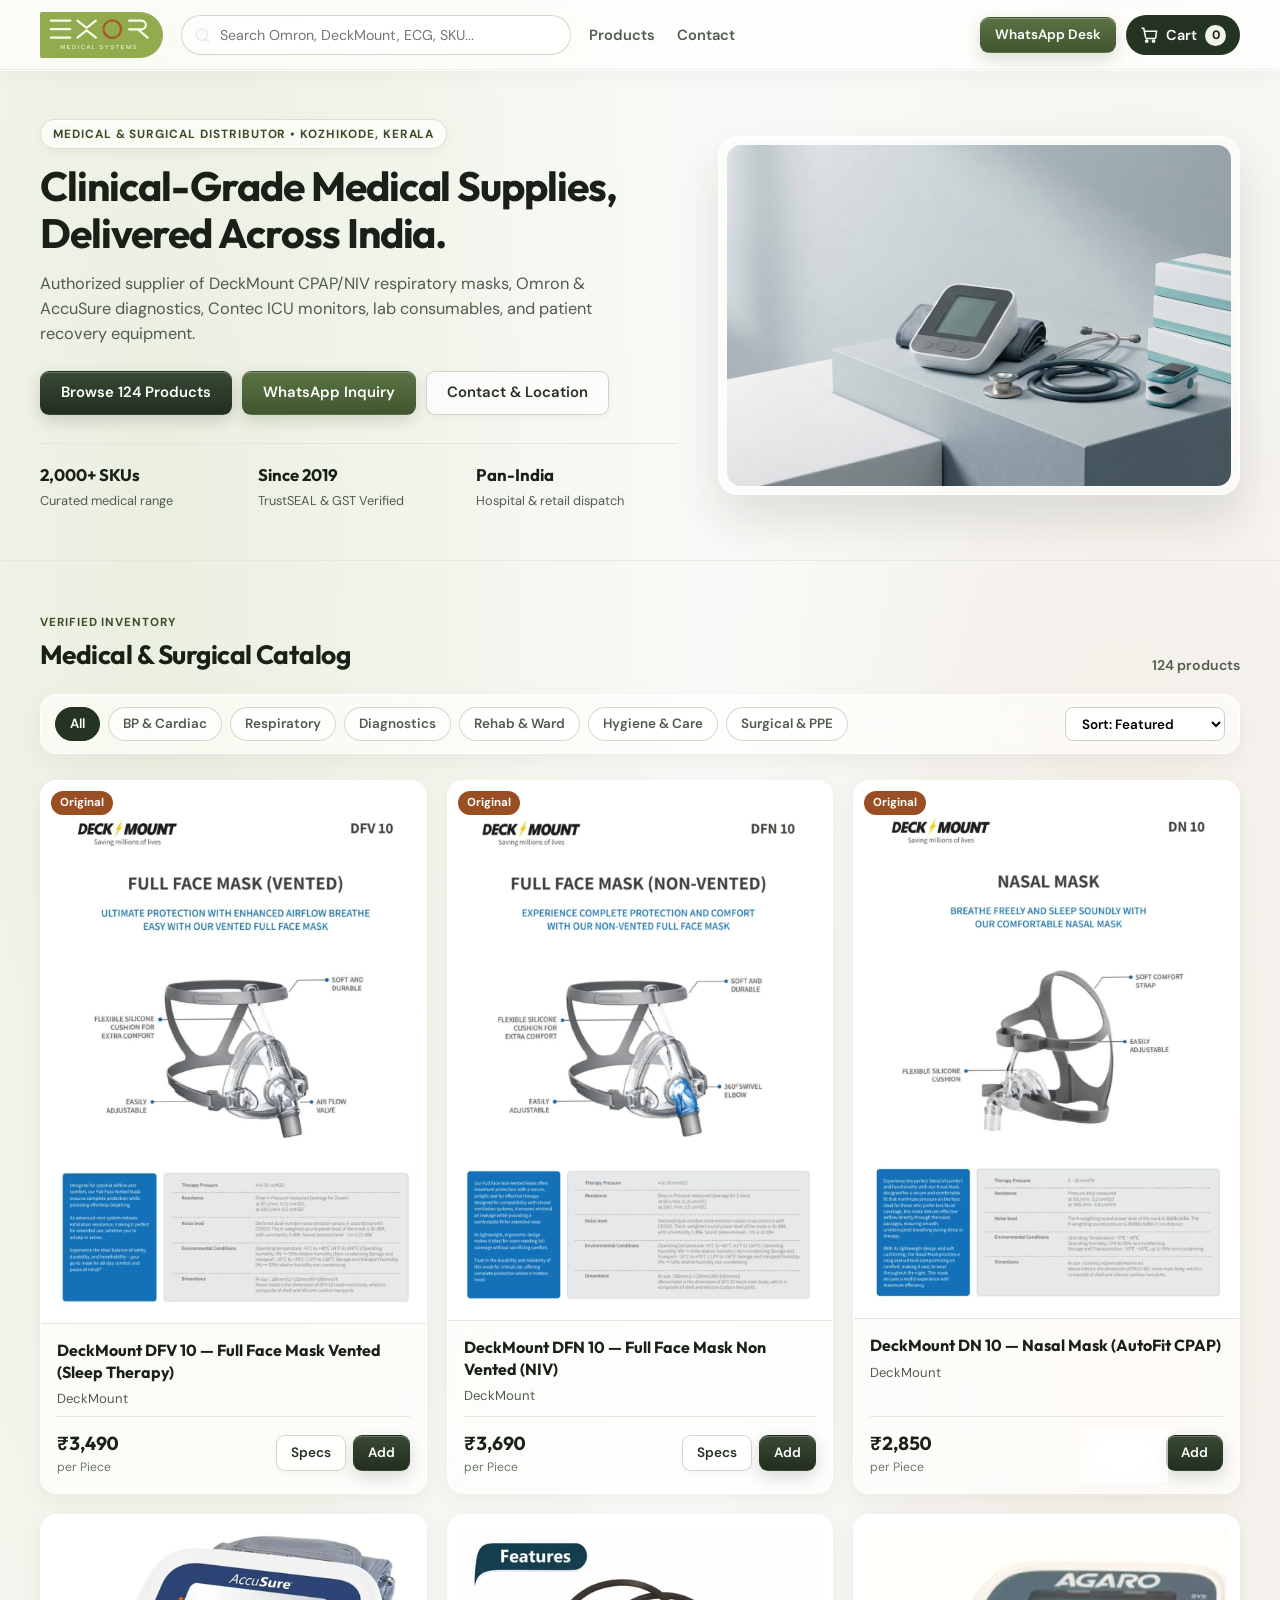
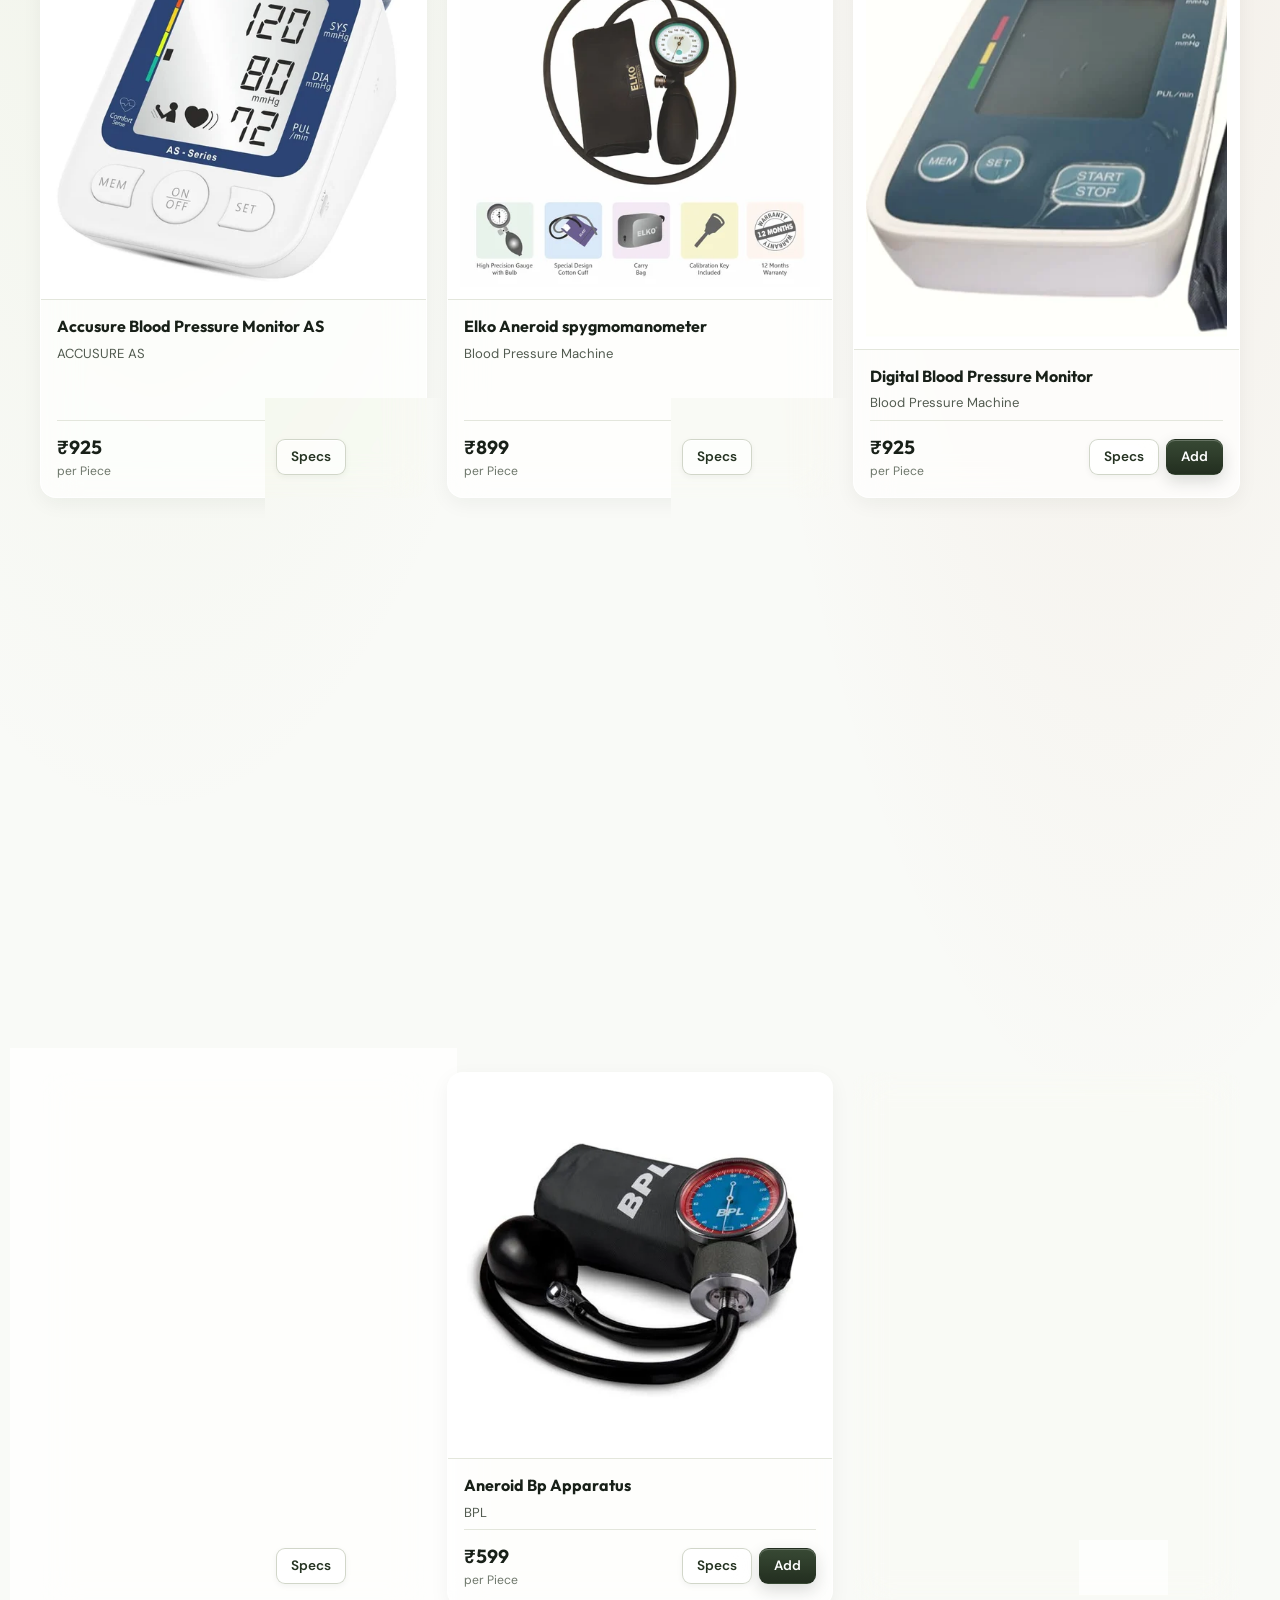
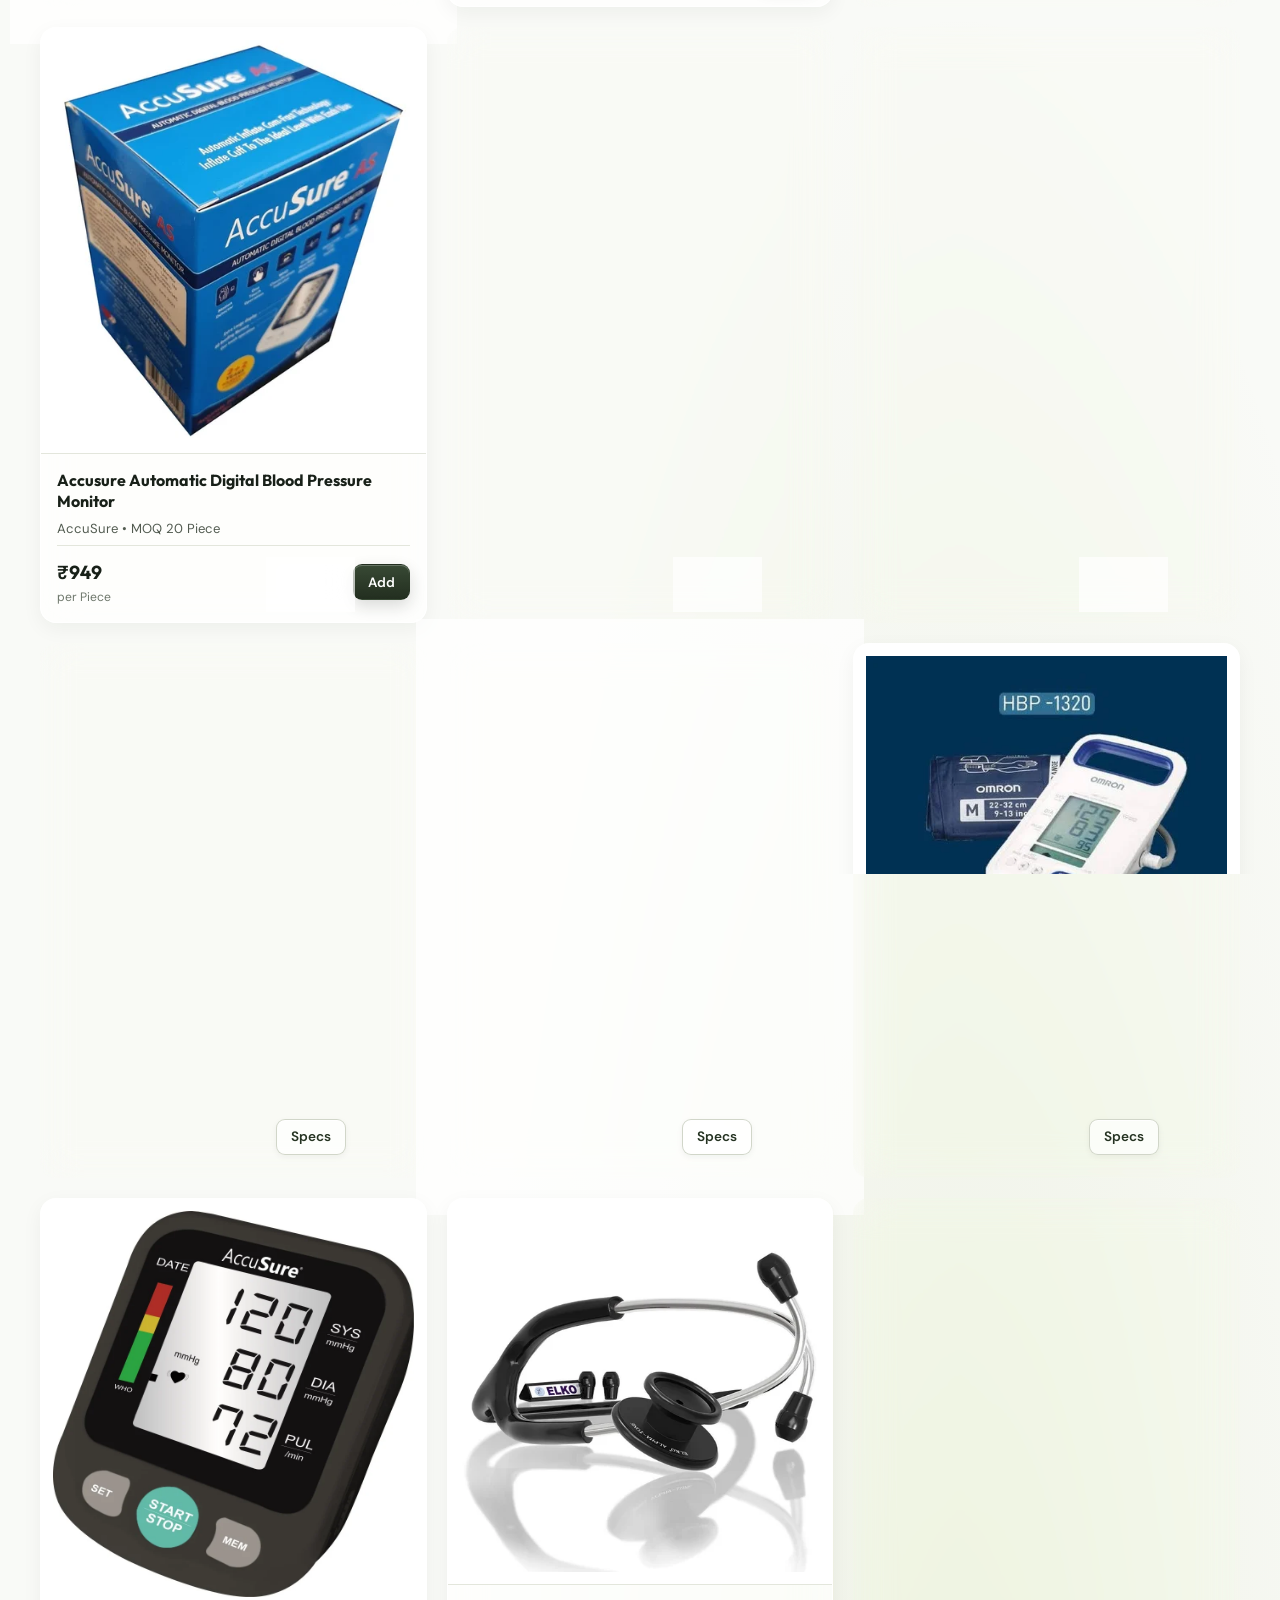
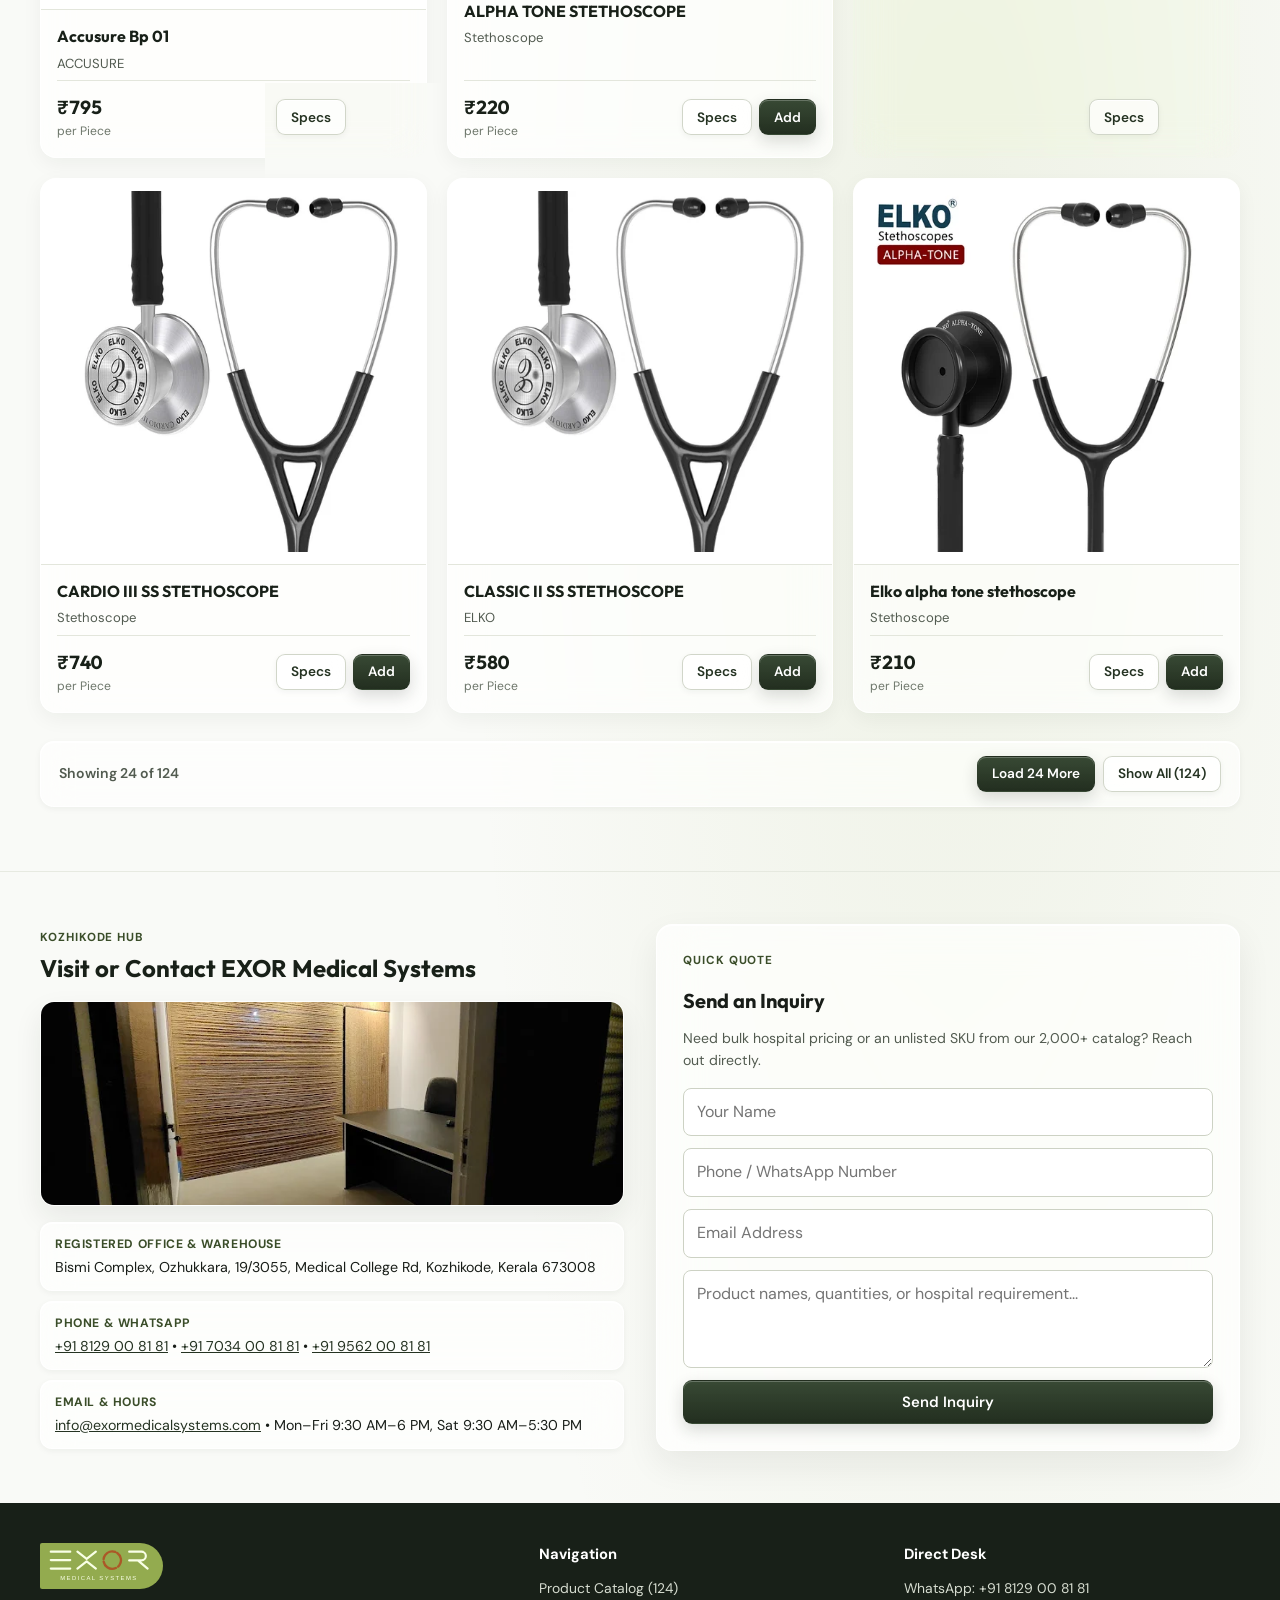
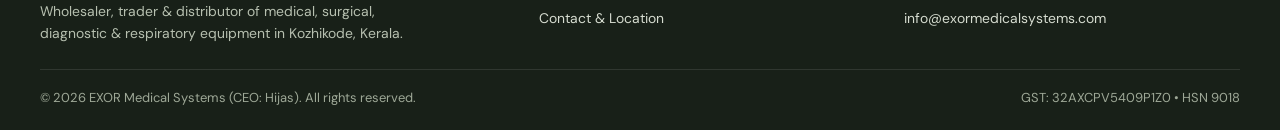
==== index.html @ cfcb5ea0 "Initial commit: EXOR Medical Systems storefront" ====
<!DOCTYPE html>
<html lang="en">
<head>
  <meta charset="UTF-8" />
  <meta name="viewport" content="width=device-width, initial-scale=1.0" />
  <title>EXOR Medical Systems — Medical &amp; Surgical Equipment Distributor | Kozhikode</title>
  <meta name="description" content="EXOR Medical Systems, Kozhikode — TrustSEAL Verified wholesaler &amp; distributor of medical equipment, CPAP/NIV masks, diagnostic monitors, and surgical supplies." />
  <link rel="icon" type="image/svg+xml" href="assets/images/exor-logo.svg" />
  <link rel="preconnect" href="https://fonts.googleapis.com" />
  <link rel="preconnect" href="https://fonts.gstatic.com" crossorigin />
  <link href="https://fonts.googleapis.com/css2?family=DM+Sans:ital,opsz,wght@0,9..40,400;0,9..40,500;0,9..40,600;0,9..40,700;1,9..40,400&family=Outfit:wght@500;600;700;800&display=swap" rel="stylesheet" />
  <link rel="stylesheet" href="css/styles.css" />
  <script defer src="js/products.js"></script>
  <script defer src="js/app.js"></script>
</head>
<body>
  <!-- Sticky Header -->
  <header class="site-header" id="top">
    <div class="container header-inner">
      <a href="#top" class="brand" aria-label="EXOR Medical Systems Home">
        <img src="assets/images/exor-logo.svg" alt="EXOR Medical Systems" width="132" height="49" class="exor-brand-logo" />
      </a>

      <div class="header-search" role="search">
        <svg class="search-icon" width="17" height="17" viewBox="0 0 24 24" fill="none" stroke="currentColor" stroke-width="2" aria-hidden="true">
          <circle cx="11" cy="11" r="8" />
          <path d="m21 21-4.3-4.3" />
        </svg>
        <input type="search" id="catalog-search" placeholder="Search Omron, DeckMount, ECG, SKU..." aria-label="Search medical products" autocomplete="off" />
        <button type="button" id="search-clear-btn" class="search-clear" aria-label="Clear search" hidden>&times;</button>
      </div>

      <nav class="header-nav hide-md" aria-label="Primary navigation">
        <a href="#catalog">Products</a>
        <a href="#contact-us">Contact</a>
      </nav>

      <div class="header-actions">
        <a href="https://wa.me/918129008181" target="_blank" rel="noopener noreferrer" class="btn btn-sage btn-sm hide-sm">
          WhatsApp Desk
        </a>
        <button type="button" class="cart-trigger" id="open-cart-btn" aria-label="Open shopping cart">
          <svg width="18" height="18" viewBox="0 0 24 24" fill="none" stroke="currentColor" stroke-width="2" aria-hidden="true">
            <circle cx="9" cy="20" r="1.5" />
            <circle cx="18" cy="20" r="1.5" />
            <path d="M2 3h3l2.4 12.2a2 2 0 0 0 2 1.6h9.7a2 2 0 0 0 1.9-1.5L22 7H6.2" />
          </svg>
          <span class="hide-xs">Cart</span>
          <span class="cart-badge" id="header-cart-count">0</span>
        </button>
      </div>
    </div>
  </header>

  <main>
    <!-- Hero -->
    <section class="hero">
      <div class="container hero-inner">
        <div class="hero-copy">
          <span class="hero-eyebrow">Medical &amp; Surgical Distributor &bull; Kozhikode, Kerala</span>
          <h1>Clinical-Grade Medical Supplies, Delivered Across India.</h1>
          <p>Authorized supplier of DeckMount CPAP/NIV respiratory masks, Omron &amp; AccuSure diagnostics, Contec ICU monitors, lab consumables, and patient recovery equipment.</p>
          <div class="hero-cta">
            <a href="#catalog" class="btn btn-primary btn-md">Browse 124 Products</a>
            <a href="https://wa.me/918129008181" target="_blank" rel="noopener noreferrer" class="btn btn-sage btn-md">WhatsApp Inquiry</a>
            <a href="#contact-us" class="btn btn-secondary btn-md hide-sm">Contact &amp; Location</a>
          </div>
          <div class="hero-metrics">
            <div>
              <strong>2,000+ SKUs</strong>
              <span>Curated medical range</span>
            </div>
            <div>
              <strong>Since 2019</strong>
              <span>TrustSEAL &amp; GST Verified</span>
            </div>
            <div>
              <strong>Pan-India</strong>
              <span>Hospital &amp; retail dispatch</span>
            </div>
          </div>
        </div>
        <div class="hero-photo">
          <img src="assets/images/hero-medical-equipment.jpg" alt="Medical equipment and diagnostic devices" />
        </div>
      </div>
    </section>

    <!-- Product Catalog -->
    <section class="catalog-section" id="catalog">
      <div class="container">
        <div class="catalog-top">
          <div>
            <span class="section-kicker">Verified Inventory</span>
            <h2>Medical &amp; Surgical Catalog</h2>
          </div>
          <span class="catalog-meta" id="catalog-results-count">124 products</span>
        </div>

        <div class="filter-bar">
          <div class="category-pills" id="category-filter-pills" role="tablist" aria-label="Filter by department"></div>
          <div class="sort-wrap">
            <label for="catalog-sort" class="sr-only">Sort products</label>
            <select id="catalog-sort" aria-label="Sort products">
              <option value="featured">Sort: Featured</option>
              <option value="price-asc">Price: Low to High</option>
              <option value="price-desc">Price: High to Low</option>
              <option value="name-asc">Name: A–Z</option>
            </select>
          </div>
        </div>

        <div class="product-grid" id="product-grid" aria-live="polite"></div>

        <div class="catalog-pagination" id="catalog-pagination" hidden>
          <span id="pagination-status"></span>
          <div class="pagination-btns">
            <button type="button" class="btn btn-primary btn-sm" id="show-more-btn">Load More</button>
            <button type="button" class="btn btn-secondary btn-sm" id="show-all-btn">Show All</button>
          </div>
        </div>

        <div class="empty-catalog" id="empty-catalog" hidden>
          <p>No products matched your search.</p>
          <button type="button" class="btn btn-primary btn-sm" id="reset-filters-btn">Reset Filters</button>
        </div>
      </div>
    </section>

    <!-- Contact & Location -->
    <section class="contact-section" id="contact-us">
      <div class="container contact-grid">
        <div class="contact-info">
          <span class="section-kicker">Kozhikode Hub</span>
          <h2>Visit or Contact EXOR Medical Systems</h2>
          <img class="office-img" src="assets/images/real/exor-office.jpg" alt="EXOR Medical Systems Kozhikode Office" />
          <div class="contact-cards">
            <div class="contact-item">
              <strong>Registered Office &amp; Warehouse</strong>
              <span>Bismi Complex, Ozhukkara, 19/3055, Medical College Rd, Kozhikode, Kerala 673008</span>
            </div>
            <div class="contact-item">
              <strong>Phone &amp; WhatsApp</strong>
              <span><a href="tel:+918129008181">+91 8129 00 81 81</a> &bull; <a href="tel:+917034008181">+91 7034 00 81 81</a> &bull; <a href="tel:+919562008181">+91 9562 00 81 81</a></span>
            </div>
            <div class="contact-item">
              <strong>Email &amp; Hours</strong>
              <span><a href="mailto:info@exormedicalsystems.com">info@exormedicalsystems.com</a> &bull; Mon–Fri 9:30 AM–6 PM, Sat 9:30 AM–5:30 PM</span>
            </div>
          </div>
        </div>

        <form id="contact-form" class="contact-form">
          <span class="section-kicker">Quick Quote</span>
          <h3>Send an Inquiry</h3>
          <p class="form-sub">Need bulk hospital pricing or an unlisted SKU from our 2,000+ catalog? Reach out directly.</p>
          <input type="text" id="c-name" required placeholder="Your Name" aria-label="Your Name" />
          <input type="tel" id="c-phone" required placeholder="Phone / WhatsApp Number" aria-label="Phone Number" />
          <input type="email" id="c-email" required placeholder="Email Address" aria-label="Email" />
          <textarea id="c-message" rows="3" required placeholder="Product names, quantities, or hospital requirement..."></textarea>
          <button type="submit" class="btn btn-primary btn-md">Send Inquiry</button>
        </form>
      </div>
    </section>
  </main>

  <!-- Clean 3-Column Footer -->
  <footer class="site-footer">
    <div class="container footer-grid">
      <div class="footer-brand">
        <img src="assets/images/exor-logo.svg" alt="EXOR Medical Systems" width="126" height="47" class="exor-brand-logo" />
        <p>Wholesaler, trader &amp; distributor of medical, surgical, diagnostic &amp; respiratory equipment in Kozhikode, Kerala.</p>
      </div>
      <div class="footer-col">
        <h4>Navigation</h4>
        <a href="#catalog">Product Catalog (124)</a>
        <a href="#contact-us">Contact &amp; Location</a>
      </div>
      <div class="footer-col">
        <h4>Direct Desk</h4>
        <a href="https://wa.me/918129008181" target="_blank" rel="noopener noreferrer">WhatsApp: +91 8129 00 81 81</a>
        <a href="mailto:info@exormedicalsystems.com">info@exormedicalsystems.com</a>
      </div>
    </div>
    <div class="container footer-bottom">
      <span>&copy; 2026 EXOR Medical Systems (CEO: Hijas). All rights reserved.</span>
      <span>GST: 32AXCPV5409P1Z0 &bull; HSN 9018</span>
    </div>
  </footer>

  <!-- Cart Drawer -->
  <div class="drawer-backdrop" id="cart-backdrop" hidden></div>
  <aside class="cart-drawer" id="cart-drawer" role="dialog" aria-modal="true" aria-labelledby="cart-drawer-title" hidden>
    <div class="drawer-header">
      <h2 id="cart-drawer-title">Order Cart (<span id="cart-drawer-count-text">0</span>)</h2>
      <button type="button" class="icon-close-btn" id="close-cart-btn" aria-label="Close cart">&times;</button>
    </div>

    <div class="drawer-body" id="cart-items-container"></div>

    <div class="drawer-footer" id="cart-drawer-footer">
      <div class="cart-totals">
        <div class="total-row">
          <span>Subtotal</span>
          <span id="cart-subtotal">₹0</span>
        </div>
        <div class="total-row">
          <span>Pan-India Shipping</span>
          <span id="cart-shipping">₹0</span>
        </div>
        <div class="total-row grand">
          <span>Estimated Total</span>
          <span id="cart-total">₹0</span>
        </div>
      </div>

      <div class="drawer-cta-stack">
        <button type="button" class="btn btn-primary btn-block btn-md" id="proceed-checkout-btn">Proceed to Checkout</button>
        <a href="https://wa.me/918129008181" target="_blank" rel="noopener noreferrer" class="btn btn-sage btn-block btn-md" id="whatsapp-cart-btn">
          Send Order via WhatsApp
        </a>
      </div>
    </div>
  </aside>

  <!-- Product Specs Modal -->
  <div class="modal-backdrop" id="product-modal" role="dialog" aria-modal="true" aria-labelledby="pm-title" hidden>
    <div class="modal-dialog modal-lg">
      <button type="button" class="icon-close-btn modal-close-corner" data-close-modal="product-modal" aria-label="Close">&times;</button>
      <div class="product-modal-grid" id="product-modal-content"></div>
    </div>
  </div>

  <!-- Checkout Modal -->
  <div class="modal-backdrop" id="checkout-modal" role="dialog" aria-modal="true" aria-labelledby="checkout-title" hidden>
    <div class="modal-dialog modal-md">
      <button type="button" class="icon-close-btn modal-close-corner" data-close-modal="checkout-modal" aria-label="Close">&times;</button>
      <div id="checkout-form-view">
        <h2 id="checkout-title" style="margin:0 0 14px;">Order Checkout</h2>
        <form id="checkout-form" class="form-stack">
          <input type="text" id="chk-name" required placeholder="Full Name / Hospital" aria-label="Full Name" />
          <input type="email" id="chk-email" required placeholder="Email for Invoice" aria-label="Email" />
          <input type="text" id="chk-address" required placeholder="Delivery Address" aria-label="Delivery Address" />
          <div class="form-grid">
            <input type="text" id="chk-city" required placeholder="City" aria-label="City" />
            <input type="text" id="chk-zip" required placeholder="PIN Code" aria-label="PIN Code" />
          </div>
          <div class="checkout-totals-mini" id="checkout-totals-mini"></div>
          <button type="submit" class="btn btn-primary btn-block btn-md">Confirm Order</button>
        </form>
      </div>
      <div id="checkout-success-view" class="order-success-view" hidden></div>
    </div>
  </div>

  <div class="toast-region" id="toast-region" aria-live="polite" aria-atomic="true"></div>
</body>
</html>
---- css/styles.css ----
/* EXOR Medical Systems — Clean Executive Storefront */
:root {
  --bg-page: #ffffff;
  --bg-surface: #f7f8f5;
  --bg-surface-alt: #eff1ea;
  --dark-950: #182018;
  --dark-900: #253322;
  --sage-600: #4a6035;
  --sage-700: #3a4d29;
  --terra-700: #9a4e24;
  --text-main: #181d18;
  --text-muted: #525b50;
  --text-light: #6e776b;
  --border: #e3e6dc;
  --border-strong: #cdd2c4;
  --shadow-sm: 0 2px 6px rgba(24, 32, 24, 0.05);
  --shadow-md: 0 10px 26px rgba(24, 32, 24, 0.08);
  --shadow-lg: 0 20px 44px rgba(24, 32, 24, 0.14);
  --radius: 12px;
  --font-sans: "DM Sans", -apple-system, BlinkMacSystemFont, "Segoe UI", Roboto, sans-serif;
  --font-display: "Outfit", "DM Sans", -apple-system, BlinkMacSystemFont, sans-serif;
}

[hidden] {
  display: none !important;
}

*,
*::before,
*::after {
  box-sizing: border-box;
}

html {
  scroll-behavior: smooth;
  overflow-x: clip;
}

body {
  margin: 0;
  overflow-x: clip;
  font-family: var(--font-sans);
  color: var(--text-main);
  background:
    radial-gradient(ellipse 65% 45% at 12% 8%, rgba(147, 171, 79, 0.14) 0%, transparent 65%),
    radial-gradient(ellipse 55% 40% at 88% 18%, rgba(171, 88, 39, 0.09) 0%, transparent 60%),
    radial-gradient(ellipse 60% 45% at 75% 78%, rgba(147, 171, 79, 0.1) 0%, transparent 65%),
    #f9faf7;
  line-height: 1.55;
  -webkit-font-smoothing: antialiased;
}

img {
  max-width: 100%;
  display: block;
}

button,
input,
select,
textarea {
  font: inherit;
}

a,
button,
select,
input,
textarea {
  -webkit-tap-highlight-color: transparent;
  touch-action: manipulation;
}

a {
  color: inherit;
  text-decoration: none;
}

.sr-only {
  position: absolute;
  width: 1px;
  height: 1px;
  overflow: hidden;
  clip: rect(0, 0, 0, 0);
}

.container {
  width: min(1200px, 100% - 32px);
  margin-inline: auto;
}

/* Header — Liquid Glass */
.site-header {
  position: sticky;
  top: 0;
  z-index: 60;
  background: rgba(255, 255, 255, 0.68);
  backdrop-filter: blur(22px) saturate(180%);
  -webkit-backdrop-filter: blur(22px) saturate(180%);
  border-bottom: 1px solid rgba(255, 255, 255, 0.75);
  box-shadow: inset 0 -1px 0 rgba(24, 32, 24, 0.06), 0 4px 20px rgba(24, 32, 24, 0.04);
  transition: box-shadow 0.4s cubic-bezier(0.16, 1, 0.3, 1), background-color 0.4s cubic-bezier(0.16, 1, 0.3, 1);
}

.site-header.is-scrolled {
  background: rgba(255, 255, 255, 0.78);
  box-shadow: inset 0 -1px 0 rgba(24, 32, 24, 0.08), 0 10px 30px rgba(24, 32, 24, 0.09);
}

.header-inner {
  display: flex;
  align-items: center;
  gap: 18px;
  min-height: 70px;
}

.exor-brand-logo {
  height: 46px;
  width: auto;
}

.header-search {
  position: relative;
  flex: 1;
  max-width: 390px;
  display: flex;
  align-items: center;
}

.header-search .search-icon {
  position: absolute;
  left: 13px;
  color: var(--text-light);
  pointer-events: none;
}

.header-search input {
  width: 100%;
  height: 40px;
  padding: 0 34px 0 38px;
  border-radius: 999px;
  border: 1px solid rgba(205, 210, 196, 0.85);
  background: rgba(255, 255, 255, 0.65);
  backdrop-filter: blur(12px);
  box-shadow: inset 0 1px 0 rgba(255, 255, 255, 0.9);
  font-size: 0.89rem;
  transition: border-color 0.25s cubic-bezier(0.16, 1, 0.3, 1), background-color 0.25s cubic-bezier(0.16, 1, 0.3, 1), box-shadow 0.25s cubic-bezier(0.16, 1, 0.3, 1);
}

.header-search input:focus {
  outline: none;
  background: #ffffff;
  border-color: var(--sage-600);
  box-shadow: 0 0 0 3px rgba(74, 96, 53, 0.14);
}

.search-clear {
  position: absolute;
  right: 9px;
  width: 22px;
  height: 22px;
  border-radius: 50%;
  border: 0;
  background: var(--border);
  cursor: pointer;
}

.header-nav {
  display: flex;
  gap: 22px;
  font-size: 0.92rem;
  font-weight: 600;
  color: var(--text-muted);
}

.header-nav a:hover {
  color: var(--dark-900);
}

.header-actions {
  display: flex;
  align-items: center;
  gap: 10px;
  margin-left: auto;
}

.cart-trigger {
  display: inline-flex;
  align-items: center;
  gap: 8px;
  height: 40px;
  padding: 0 14px;
  border-radius: 999px;
  border: 0;
  background: var(--dark-900);
  color: #ffffff;
  font-weight: 600;
  font-size: 0.9rem;
  cursor: pointer;
  transition: background-color 0.25s cubic-bezier(0.16, 1, 0.3, 1);
}

.cart-trigger:hover {
  background: var(--sage-600);
}

.cart-badge {
  display: inline-grid;
  place-items: center;
  min-width: 21px;
  height: 21px;
  padding: 0 6px;
  border-radius: 999px;
  background: #f0f4e6;
  color: var(--dark-950);
  font-size: 0.76rem;
  font-weight: 700;
}

.cart-badge.is-popping {
  animation: badgePop 0.44s cubic-bezier(0.34, 1.56, 0.64, 1);
}

/* Buttons */
.btn {
  display: inline-flex;
  align-items: center;
  justify-content: center;
  gap: 7px;
  border-radius: 9px;
  border: 1px solid transparent;
  font-weight: 600;
  cursor: pointer;
  white-space: nowrap;
  user-select: none;
  transition: background-color 0.22s cubic-bezier(0.16, 1, 0.3, 1), border-color 0.22s cubic-bezier(0.16, 1, 0.3, 1), transform 0.16s cubic-bezier(0.16, 1, 0.3, 1), box-shadow 0.22s cubic-bezier(0.16, 1, 0.3, 1);
}

.btn:active {
  transform: scale(0.98);
}

.btn-sm {
  height: 36px;
  padding: 0 14px;
  font-size: 0.85rem;
}

.btn-md {
  height: 44px;
  padding: 0 20px;
  font-size: 0.93rem;
}

.btn-block {
  width: 100%;
}

.btn-primary {
  background: linear-gradient(180deg, rgba(48, 66, 44, 0.96) 0%, rgba(30, 42, 27, 0.98) 100%);
  color: #ffffff;
  box-shadow: inset 0 1px 0 rgba(255, 255, 255, 0.24), 0 6px 16px rgba(24, 32, 24, 0.16);
}

.btn-secondary {
  background: rgba(255, 255, 255, 0.68);
  backdrop-filter: blur(14px) saturate(160%);
  color: var(--dark-900);
  border-color: rgba(205, 210, 196, 0.9);
  box-shadow: inset 0 1px 0 rgba(255, 255, 255, 0.92), var(--shadow-sm);
}

.btn-sage {
  background: linear-gradient(180deg, rgba(84, 109, 60, 0.96) 0%, rgba(62, 82, 43, 0.98) 100%);
  color: #ffffff;
  box-shadow: inset 0 1px 0 rgba(255, 255, 255, 0.24), 0 6px 16px rgba(74, 96, 53, 0.2);
}

@media (hover: hover) and (pointer: fine) {
  .btn-primary:hover {
    background: linear-gradient(180deg, rgba(74, 96, 53, 0.98) 0%, rgba(58, 77, 41, 1) 100%);
    box-shadow: inset 0 1px 0 rgba(255, 255, 255, 0.3), 0 10px 22px rgba(24, 32, 24, 0.22);
  }

  .btn-secondary:hover {
    background: rgba(255, 255, 255, 0.92);
    border-color: var(--dark-900);
    box-shadow: inset 0 1px 0 #ffffff, 0 8px 18px rgba(24, 32, 24, 0.08);
  }

  .btn-sage:hover {
    background: linear-gradient(180deg, rgba(74, 96, 53, 1) 0%, rgba(52, 70, 36, 1) 100%);
    box-shadow: inset 0 1px 0 rgba(255, 255, 255, 0.3), 0 10px 22px rgba(74, 96, 53, 0.28);
  }
}

/* Hero */
.hero {
  background: transparent;
  border-bottom: 1px solid rgba(227, 230, 220, 0.8);
  padding: 48px 0;
}

.hero-inner {
  display: grid;
  grid-template-columns: 1.1fr 0.9fr;
  align-items: center;
  gap: 40px;
}

.hero-eyebrow {
  display: inline-block;
  font-size: 0.74rem;
  font-weight: 700;
  letter-spacing: 0.08em;
  text-transform: uppercase;
  color: var(--sage-700);
  background: rgba(255, 255, 255, 0.65);
  backdrop-filter: blur(14px) saturate(160%);
  border: 1px solid rgba(215, 222, 201, 0.9);
  box-shadow: inset 0 1px 0 rgba(255, 255, 255, 0.92), 0 4px 12px rgba(24, 32, 24, 0.04);
  padding: 5px 12px;
  border-radius: 999px;
  margin-bottom: 14px;
}

.hero-copy h1 {
  margin: 0 0 14px;
  font-family: var(--font-display);
  font-size: clamp(1.95rem, 3.2vw, 2.75rem);
  line-height: 1.14;
  letter-spacing: -0.025em;
  color: var(--dark-950);
}

.hero-copy p {
  margin: 0 0 24px;
  color: var(--text-muted);
  font-size: 1.02rem;
  max-width: 52ch;
}

.hero-cta {
  display: flex;
  flex-wrap: wrap;
  gap: 10px;
  margin-bottom: 28px;
}

.hero-metrics {
  display: grid;
  grid-template-columns: repeat(3, minmax(0, 1fr));
  gap: 16px;
  padding-top: 18px;
  border-top: 1px solid var(--border);
}

.hero-metrics strong {
  display: block;
  font-family: var(--font-display);
  font-size: 1.05rem;
  color: var(--dark-950);
}

.hero-metrics span {
  font-size: 0.8rem;
  color: var(--text-muted);
}

.hero-copy > * {
  animation: fadeUp 0.72s cubic-bezier(0.16, 1, 0.3, 1) both;
}

.hero-copy > *:nth-child(1) { animation-delay: 0.04s; }
.hero-copy > *:nth-child(2) { animation-delay: 0.1s; }
.hero-copy > *:nth-child(3) { animation-delay: 0.16s; }
.hero-copy > *:nth-child(4) { animation-delay: 0.22s; }
.hero-copy > *:nth-child(5) { animation-delay: 0.28s; }

.hero-photo {
  border-radius: 20px;
  padding: 8px;
  overflow: hidden;
  border: 1px solid rgba(255, 255, 255, 0.85);
  background: rgba(255, 255, 255, 0.55);
  backdrop-filter: blur(18px) saturate(170%);
  box-shadow: inset 0 1px 0 rgba(255, 255, 255, 0.95), 0 24px 48px rgba(24, 32, 24, 0.12);
  aspect-ratio: 16 / 11;
  animation: fadeUp 0.78s cubic-bezier(0.16, 1, 0.3, 1) 0.14s both, gentleFloat 8s cubic-bezier(0.45, 0, 0.55, 1) 1s infinite;
}

.hero-photo img {
  width: 100%;
  height: 100%;
  border-radius: 14px;
  object-fit: cover;
}

/* Section Typography */
.section-kicker {
  display: inline-block;
  font-size: 0.73rem;
  font-weight: 700;
  text-transform: uppercase;
  letter-spacing: 0.08em;
  color: var(--sage-700);
  margin-bottom: 4px;
}

/* Catalog */
.catalog-section {
  padding: 48px 0 64px;
}

.catalog-top {
  display: flex;
  align-items: flex-end;
  justify-content: space-between;
  margin-bottom: 18px;
}

.catalog-top h2 {
  margin: 0;
  font-family: var(--font-display);
  font-size: 1.65rem;
  letter-spacing: -0.02em;
  color: var(--dark-950);
}

.catalog-meta {
  font-size: 0.88rem;
  font-weight: 600;
  color: var(--text-muted);
}

.filter-bar {
  display: flex;
  flex-wrap: wrap;
  align-items: center;
  justify-content: space-between;
  gap: 12px;
  padding: 12px 14px;
  border-radius: 16px;
  background: rgba(255, 255, 255, 0.62);
  backdrop-filter: blur(20px) saturate(175%);
  -webkit-backdrop-filter: blur(20px) saturate(175%);
  border: 1px solid rgba(255, 255, 255, 0.85);
  box-shadow: inset 0 1px 0 rgba(255, 255, 255, 0.95), 0 8px 24px rgba(24, 32, 24, 0.05);
  margin-bottom: 26px;
}

.category-pills {
  display: flex;
  flex-wrap: wrap;
  gap: 8px;
}

.filter-pill {
  height: 34px;
  padding: 0 14px;
  border-radius: 999px;
  border: 1px solid rgba(205, 210, 196, 0.85);
  background: rgba(255, 255, 255, 0.72);
  color: var(--text-muted);
  font-size: 0.84rem;
  font-weight: 600;
  white-space: nowrap;
  flex-shrink: 0;
  cursor: pointer;
  transition: background-color 0.25s cubic-bezier(0.16, 1, 0.3, 1), border-color 0.25s cubic-bezier(0.16, 1, 0.3, 1), color 0.25s cubic-bezier(0.16, 1, 0.3, 1), box-shadow 0.25s cubic-bezier(0.16, 1, 0.3, 1);
}

@media (hover: hover) and (pointer: fine) {
  .filter-pill:hover {
    border-color: var(--dark-900);
    color: var(--dark-900);
    background: rgba(255, 255, 255, 0.92);
  }
}

.filter-pill.active {
  background: var(--dark-900);
  border-color: var(--dark-900);
  color: #ffffff;
}

.sort-wrap select {
  height: 34px;
  padding: 0 12px;
  border-radius: 8px;
  border: 1px solid var(--border-strong);
  background: #ffffff;
  font-size: 0.84rem;
  font-weight: 600;
}

.product-grid {
  display: grid;
  grid-template-columns: repeat(3, minmax(0, 1fr));
  gap: 20px;
}

.product-card {
  display: flex;
  flex-direction: column;
  border-radius: 16px;
  border: 1px solid rgba(255, 255, 255, 0.85);
  background: rgba(255, 255, 255, 0.72);
  backdrop-filter: blur(18px) saturate(165%);
  -webkit-backdrop-filter: blur(18px) saturate(165%);
  box-shadow: inset 0 1px 0 rgba(255, 255, 255, 0.95), 0 6px 20px rgba(24, 32, 24, 0.05);
  overflow: hidden;
  transition: box-shadow 0.32s cubic-bezier(0.16, 1, 0.3, 1), border-color 0.32s cubic-bezier(0.16, 1, 0.3, 1), background-color 0.32s cubic-bezier(0.16, 1, 0.3, 1);
}

@media (hover: hover) and (pointer: fine) {
  .product-card:hover {
    background: rgba(255, 255, 255, 0.92);
    box-shadow: inset 0 1px 0 #ffffff, 0 18px 36px rgba(24, 32, 24, 0.11);
    border-color: rgba(205, 210, 196, 0.95);
  }
}

.product-media {
  position: relative;
  background: #ffffff;
  border-bottom: 1px solid var(--border);
  aspect-ratio: 4 / 3;
  cursor: pointer;
}

.product-media img {
  width: 100%;
  height: 100%;
  padding: 12px;
  object-fit: contain;
  transition: transform 0.36s cubic-bezier(0.16, 1, 0.3, 1);
}

@media (hover: hover) and (pointer: fine) {
  .product-card:hover .product-media img {
    transform: scale(1.03);
  }
}

.product-tag {
  position: absolute;
  top: 10px;
  left: 10px;
  padding: 3px 9px;
  border-radius: 999px;
  background: var(--terra-700);
  color: #ffffff;
  font-size: 0.72rem;
  font-weight: 700;
}

.product-body {
  display: flex;
  flex-direction: column;
  flex: 1;
  padding: 16px;
  gap: 6px;
}

.product-title {
  margin: 0;
  font-family: var(--font-display);
  font-size: 1rem;
  line-height: 1.35;
  color: var(--dark-950);
}

.product-title button {
  background: none;
  border: 0;
  padding: 0;
  text-align: left;
  color: inherit;
  font: inherit;
  cursor: pointer;
}

.product-title button:hover {
  color: var(--sage-600);
}

.product-sub {
  margin: 0;
  font-size: 0.82rem;
  color: var(--text-muted);
}

.product-footer {
  margin-top: auto;
  padding-top: 12px;
  border-top: 1px solid var(--border);
  display: flex;
  align-items: center;
  justify-content: space-between;
  gap: 10px;
}

.price-current {
  font-family: var(--font-display);
  font-size: 1.18rem;
  font-weight: 700;
  font-variant-numeric: tabular-nums;
  color: var(--dark-950);
}

.price-unit {
  display: block;
  font-size: 0.76rem;
  color: var(--text-light);
}

.product-actions {
  display: flex;
  gap: 7px;
}

.catalog-pagination {
  margin-top: 28px;
  padding: 14px 18px;
  border-radius: 14px;
  background: rgba(255, 255, 255, 0.65);
  backdrop-filter: blur(16px) saturate(165%);
  border: 1px solid rgba(255, 255, 255, 0.85);
  box-shadow: inset 0 1px 0 rgba(255, 255, 255, 0.95), var(--shadow-sm);
  display: flex;
  align-items: center;
  justify-content: space-between;
  gap: 12px;
  font-size: 0.88rem;
  font-weight: 600;
  color: var(--text-muted);
}

.pagination-btns {
  display: flex;
  gap: 8px;
}

.empty-catalog {
  text-align: center;
  padding: 44px;
  border: 1px dashed var(--border-strong);
  border-radius: var(--radius);
  background: var(--bg-surface);
}

/* Contact */
.contact-section {
  background: transparent;
  border-top: 1px solid rgba(227, 230, 220, 0.8);
  padding: 52px 0;
}

.contact-grid {
  display: grid;
  grid-template-columns: 1fr 1fr;
  gap: 32px;
  align-items: start;
}

.contact-info h2 {
  margin: 0 0 14px;
  font-family: var(--font-display);
  font-size: 1.5rem;
  color: var(--dark-950);
}

.office-img {
  width: 100%;
  height: 205px;
  object-fit: cover;
  border-radius: 14px;
  border: 1px solid rgba(255, 255, 255, 0.85);
  box-shadow: 0 12px 28px rgba(24, 32, 24, 0.08);
  margin-bottom: 16px;
}

.contact-cards {
  display: flex;
  flex-direction: column;
  gap: 10px;
}

.contact-item {
  padding: 12px 14px;
  border-radius: 12px;
  background: rgba(255, 255, 255, 0.68);
  backdrop-filter: blur(16px) saturate(165%);
  border: 1px solid rgba(255, 255, 255, 0.85);
  box-shadow: inset 0 1px 0 rgba(255, 255, 255, 0.92), var(--shadow-sm);
  font-size: 0.89rem;
}

.contact-item strong {
  display: block;
  font-size: 0.76rem;
  text-transform: uppercase;
  letter-spacing: 0.05em;
  color: var(--sage-700);
  margin-bottom: 2px;
}

.contact-item a {
  text-decoration: underline;
  color: var(--dark-900);
}

.contact-form {
  background: rgba(255, 255, 255, 0.72);
  backdrop-filter: blur(22px) saturate(175%);
  -webkit-backdrop-filter: blur(22px) saturate(175%);
  border: 1px solid rgba(255, 255, 255, 0.88);
  border-radius: 16px;
  padding: 26px;
  display: flex;
  flex-direction: column;
  gap: 12px;
  box-shadow: inset 0 1px 0 #ffffff, 0 14px 34px rgba(24, 32, 24, 0.07);
}

.contact-form h3 {
  margin: 0;
  font-family: var(--font-display);
  font-size: 1.25rem;
}

.form-sub {
  margin: 0 0 4px;
  font-size: 0.88rem;
  color: var(--text-muted);
}

.contact-form input,
.contact-form textarea,
.form-stack input {
  width: 100%;
  padding: 11px 13px;
  border-radius: 8px;
  border: 1px solid var(--border-strong);
  background: #ffffff;
}

.contact-form input:focus,
.contact-form textarea:focus,
.form-stack input:focus {
  outline: none;
  border-color: var(--sage-600);
  box-shadow: 0 0 0 3px rgba(74, 96, 53, 0.14);
}

/* Footer */
.site-footer {
  background: var(--dark-950);
  color: #d6dcd0;
  padding: 40px 0 22px;
  font-size: 0.87rem;
}

.footer-grid {
  display: grid;
  grid-template-columns: 1.4fr 1fr 1fr;
  gap: 28px;
  padding-bottom: 24px;
  border-bottom: 1px solid rgba(255, 255, 255, 0.1);
}

.footer-brand p {
  margin: 12px 0 0;
  max-width: 38ch;
  color: #b7c0b0;
}

.footer-col {
  display: flex;
  flex-direction: column;
  gap: 8px;
}

.footer-col h4 {
  margin: 0 0 4px;
  font-size: 0.92rem;
  color: #ffffff;
}

.footer-col a:hover {
  color: #f0f4e6;
  text-decoration: underline;
}

.footer-bottom {
  padding-top: 18px;
  display: flex;
  flex-wrap: wrap;
  justify-content: space-between;
  gap: 10px;
  font-size: 0.81rem;
  color: #9ea897;
}

/* Cart Drawer */
.drawer-backdrop {
  position: fixed;
  inset: 0;
  background: rgba(24, 32, 24, 0.52);
  backdrop-filter: blur(2px);
  z-index: 90;
}

.drawer-backdrop:not([hidden]) {
  animation: fadeIn 0.3s cubic-bezier(0.16, 1, 0.3, 1) both;
}

.cart-drawer {
  position: fixed;
  top: 0;
  right: 0;
  bottom: 0;
  width: min(420px, 100vw);
  background: rgba(255, 255, 255, 0.86);
  backdrop-filter: blur(26px) saturate(185%);
  -webkit-backdrop-filter: blur(26px) saturate(185%);
  border-left: 1px solid rgba(255, 255, 255, 0.8);
  z-index: 100;
  display: flex;
  flex-direction: column;
  box-shadow: -10px 0 36px rgba(24, 32, 24, 0.18);
}

.cart-drawer:not([hidden]) {
  animation: drawerSlideIn 0.42s cubic-bezier(0.16, 1, 0.3, 1) both;
}

.drawer-header {
  display: flex;
  align-items: center;
  justify-content: space-between;
  padding: 16px 20px;
  border-bottom: 1px solid var(--border);
}

.drawer-header h2 {
  margin: 0;
  font-family: var(--font-display);
  font-size: 1.15rem;
}

.icon-close-btn {
  width: 34px;
  height: 34px;
  border-radius: 50%;
  border: 1px solid var(--border);
  background: var(--bg-surface);
  font-size: 1.25rem;
  cursor: pointer;
  display: grid;
  place-items: center;
}

.drawer-body {
  flex: 1;
  overflow-y: auto;
  padding: 16px 20px;
  display: flex;
  flex-direction: column;
  gap: 12px;
}

.cart-empty {
  margin: auto 0;
  text-align: center;
  color: var(--text-muted);
}

.cart-item {
  display: grid;
  grid-template-columns: 62px 1fr;
  gap: 12px;
  padding-bottom: 12px;
  border-bottom: 1px solid var(--border);
}

.cart-item-img {
  width: 62px;
  height: 62px;
  border-radius: 8px;
  border: 1px solid var(--border);
  padding: 4px;
  object-fit: contain;
}

.cart-item-top {
  display: flex;
  justify-content: space-between;
  gap: 8px;
  font-size: 0.88rem;
  font-weight: 600;
}

.cart-remove-btn {
  background: none;
  border: 0;
  color: var(--text-light);
  cursor: pointer;
  font-size: 0.78rem;
}

.cart-item-meta {
  font-size: 0.78rem;
  color: var(--text-muted);
  margin: 2px 0 6px;
}

.cart-item-bottom {
  display: flex;
  align-items: center;
  justify-content: space-between;
}

.qty-stepper {
  display: inline-flex;
  align-items: center;
  border: 1px solid var(--border-strong);
  border-radius: 7px;
  overflow: hidden;
}

.qty-stepper button {
  width: 28px;
  height: 28px;
  border: 0;
  background: var(--bg-surface);
  cursor: pointer;
  font-weight: 700;
}

.qty-stepper span {
  min-width: 30px;
  text-align: center;
  font-size: 0.85rem;
  font-weight: 600;
}

.drawer-footer {
  padding: 16px 20px;
  border-top: 1px solid var(--border);
  background: var(--bg-surface);
}

.cart-totals {
  display: flex;
  flex-direction: column;
  gap: 5px;
  margin-bottom: 12px;
  font-size: 0.88rem;
}

.total-row {
  display: flex;
  justify-content: space-between;
}

.total-row.grand {
  padding-top: 8px;
  border-top: 1px solid var(--border-strong);
  font-family: var(--font-display);
  font-weight: 700;
  font-size: 1.05rem;
}

.drawer-cta-stack {
  display: flex;
  flex-direction: column;
  gap: 8px;
}

/* Modals */
.modal-backdrop {
  position: fixed;
  inset: 0;
  background: rgba(24, 32, 24, 0.56);
  backdrop-filter: blur(2px);
  z-index: 120;
  display: grid;
  place-items: center;
  padding: 16px;
  overflow-y: auto;
}

.modal-backdrop:not([hidden]) {
  animation: fadeIn 0.28s cubic-bezier(0.16, 1, 0.3, 1) both;
}

.modal-backdrop:not([hidden]) .modal-dialog {
  animation: modalPopIn 0.36s cubic-bezier(0.16, 1, 0.3, 1) both;
}

.modal-dialog {
  position: relative;
  width: 100%;
  background: rgba(255, 255, 255, 0.88);
  backdrop-filter: blur(26px) saturate(185%);
  -webkit-backdrop-filter: blur(26px) saturate(185%);
  border: 1px solid rgba(255, 255, 255, 0.85);
  border-radius: 18px;
  padding: 26px;
  box-shadow: inset 0 1px 0 #ffffff, var(--shadow-lg);
  max-height: calc(100vh - 32px);
  overflow-y: auto;
}

.modal-lg {
  max-width: 840px;
}

.modal-md {
  max-width: 480px;
}

.modal-close-corner {
  position: absolute;
  top: 16px;
  right: 16px;
}

.product-modal-grid {
  display: grid;
  grid-template-columns: minmax(0, 0.9fr) minmax(0, 1.1fr);
  gap: 26px;
  align-items: start;
}

.pm-image-wrap {
  border-radius: var(--radius);
  border: 1px solid var(--border);
  aspect-ratio: 1 / 1;
}

.pm-image-wrap img {
  width: 100%;
  height: 100%;
  padding: 12px;
  object-fit: contain;
}

.pm-info {
  padding-right: 36px;
}

.pm-info h2 {
  margin: 0 0 8px;
  font-family: var(--font-display);
  font-size: 1.35rem;
}

.pm-price {
  font-family: var(--font-display);
  font-size: 1.5rem;
  font-weight: 700;
}

.pm-desc {
  color: var(--text-muted);
  font-size: 0.9rem;
  margin: 10px 0 14px;
}

.pm-purchase-bar {
  display: flex;
  flex-wrap: wrap;
  gap: 10px;
  align-items: center;
  margin-bottom: 16px;
}

.specs-table {
  width: 100%;
  border-collapse: collapse;
  font-size: 0.84rem;
}

.specs-table tr {
  border-bottom: 1px solid var(--border);
}

.specs-table th {
  text-align: left;
  padding: 7px 8px 7px 0;
  color: var(--text-muted);
  width: 42%;
}

.specs-table td {
  padding: 7px 0;
}

.form-stack {
  display: flex;
  flex-direction: column;
  gap: 10px;
}

.form-grid {
  display: grid;
  grid-template-columns: 1fr 1fr;
  gap: 10px;
}

.checkout-totals-mini {
  padding: 10px 0;
  border-top: 1px solid var(--border);
  display: flex;
  flex-direction: column;
  gap: 4px;
  font-size: 0.88rem;
}

.order-success-view {
  text-align: center;
  padding: 14px 0;
}

.toast-region {
  position: fixed;
  bottom: 18px;
  left: 18px;
  z-index: 150;
  display: flex;
  flex-direction: column;
  gap: 8px;
}

.toast {
  padding: 11px 16px;
  border-radius: 9px;
  background: var(--dark-950);
  color: #ffffff;
  font-size: 0.85rem;
  box-shadow: var(--shadow-md);
  animation: toastSlideIn 0.34s cubic-bezier(0.16, 1, 0.3, 1) both;
}

/* Scroll Reveal & Keyframe Animations */
.reveal {
  opacity: 0;
  transform: translateY(20px);
  transition: opacity 0.6s cubic-bezier(0.16, 1, 0.3, 1), transform 0.6s cubic-bezier(0.16, 1, 0.3, 1);
}

.reveal.is-visible {
  opacity: 1;
  transform: translateY(0);
}

.btn.is-added {
  background: var(--sage-600) !important;
  transform: scale(0.97);
}

@keyframes fadeUp {
  from {
    opacity: 0;
    transform: translateY(22px);
  }
  to {
    opacity: 1;
    transform: translateY(0);
  }
}

@keyframes fadeIn {
  from { opacity: 0; }
  to { opacity: 1; }
}

@keyframes drawerSlideIn {
  from {
    transform: translateX(100%);
    opacity: 0.7;
  }
  to {
    transform: translateX(0);
    opacity: 1;
  }
}

@keyframes modalPopIn {
  from {
    opacity: 0;
    transform: scale(0.94) translateY(14px);
  }
  to {
    opacity: 1;
    transform: scale(1) translateY(0);
  }
}

@keyframes badgePop {
  0% { transform: scale(1); }
  50% { transform: scale(1.32); }
  100% { transform: scale(1); }
}

@keyframes toastSlideIn {
  from {
    opacity: 0;
    transform: translateY(16px) scale(0.94);
  }
  to {
    opacity: 1;
    transform: translateY(0) scale(1);
  }
}

@keyframes gentleFloat {
  0%, 100% { transform: translateY(0); }
  50% { transform: translateY(-9px); }
}

@media (prefers-reduced-motion: reduce) {
  *, *::before, *::after {
    animation-duration: 0.01ms !important;
    animation-iteration-count: 1 !important;
    transition-duration: 0.01ms !important;
  }
  .reveal {
    opacity: 1 !important;
    transform: none !important;
  }
}

@media (max-width: 960px) {
  .hero-inner,
  .contact-grid,
  .footer-grid,
  .product-modal-grid {
    grid-template-columns: 1fr;
  }
  .hero-inner {
    gap: 28px;
  }
  .product-grid {
    grid-template-columns: repeat(2, minmax(0, 1fr));
  }
  .pm-info {
    padding-right: 0;
  }
}

@media (max-width: 640px) {
  .hide-sm,
  .hide-md,
  .hide-xs {
    display: none;
  }
  .container {
    width: min(1200px, 100% - 24px);
  }
  .header-inner {
    flex-wrap: wrap;
    padding-block: 8px;
    gap: 10px;
  }
  .header-search {
    order: 3;
    max-width: 100%;
    flex-basis: 100%;
  }
  .hero {
    padding: 28px 0 34px;
  }
  .hero-cta {
    flex-direction: column;
    align-items: stretch;
  }
  .hero-cta .btn {
    width: 100%;
  }
  .hero-metrics {
    grid-template-columns: repeat(3, minmax(0, 1fr));
    gap: 10px;
  }
  .catalog-section {
    padding: 36px 0 48px;
  }
  .catalog-top {
    flex-direction: column;
    align-items: flex-start;
    gap: 4px;
  }
  .filter-bar {
    flex-direction: column;
    align-items: stretch;
    padding: 10px 12px;
    width: 100%;
    max-width: 100%;
    overflow: hidden;
  }
  .filter-bar > * {
    min-width: 0;
    width: 100%;
    max-width: 100%;
  }
  .category-pills {
    flex-wrap: nowrap;
    overflow-x: auto;
    -webkit-overflow-scrolling: touch;
    scrollbar-width: none;
    padding-bottom: 2px;
  }
  .category-pills::-webkit-scrollbar {
    display: none;
  }
  .filter-pill,
  .btn-sm {
    min-height: 38px;
  }
  .sort-wrap select {
    width: 100%;
    height: 38px;
  }
  .product-grid,
  .form-grid {
    grid-template-columns: 1fr;
  }
  .product-grid {
    gap: 14px;
  }
  .catalog-pagination {
    flex-direction: column;
    align-items: stretch;
  }
  .pagination-btns {
    width: 100%;
  }
  .pagination-btns .btn {
    flex: 1;
  }
  .contact-section {
    padding: 38px 0;
  }
  .contact-form {
    padding: 20px;
  }
  .cart-drawer {
    width: 100vw;
    height: 100dvh;
  }
  .modal-dialog {
    padding: 20px 16px;
    max-height: calc(100dvh - 24px);
    border-radius: 14px;
  }
  .toast-region {
    left: 12px;
    right: 12px;
    bottom: 12px;
  }
  .footer-bottom {
    flex-direction: column;
    gap: 6px;
    text-align: center;
  }
}

@media (max-width: 400px) {
  .hero-metrics {
    grid-template-columns: 1fr;
  }
  .product-footer {
    flex-direction: column;
    align-items: stretch;
  }
  .product-actions {
    width: 100%;
  }
  .product-actions .btn {
    flex: 1;
  }
}
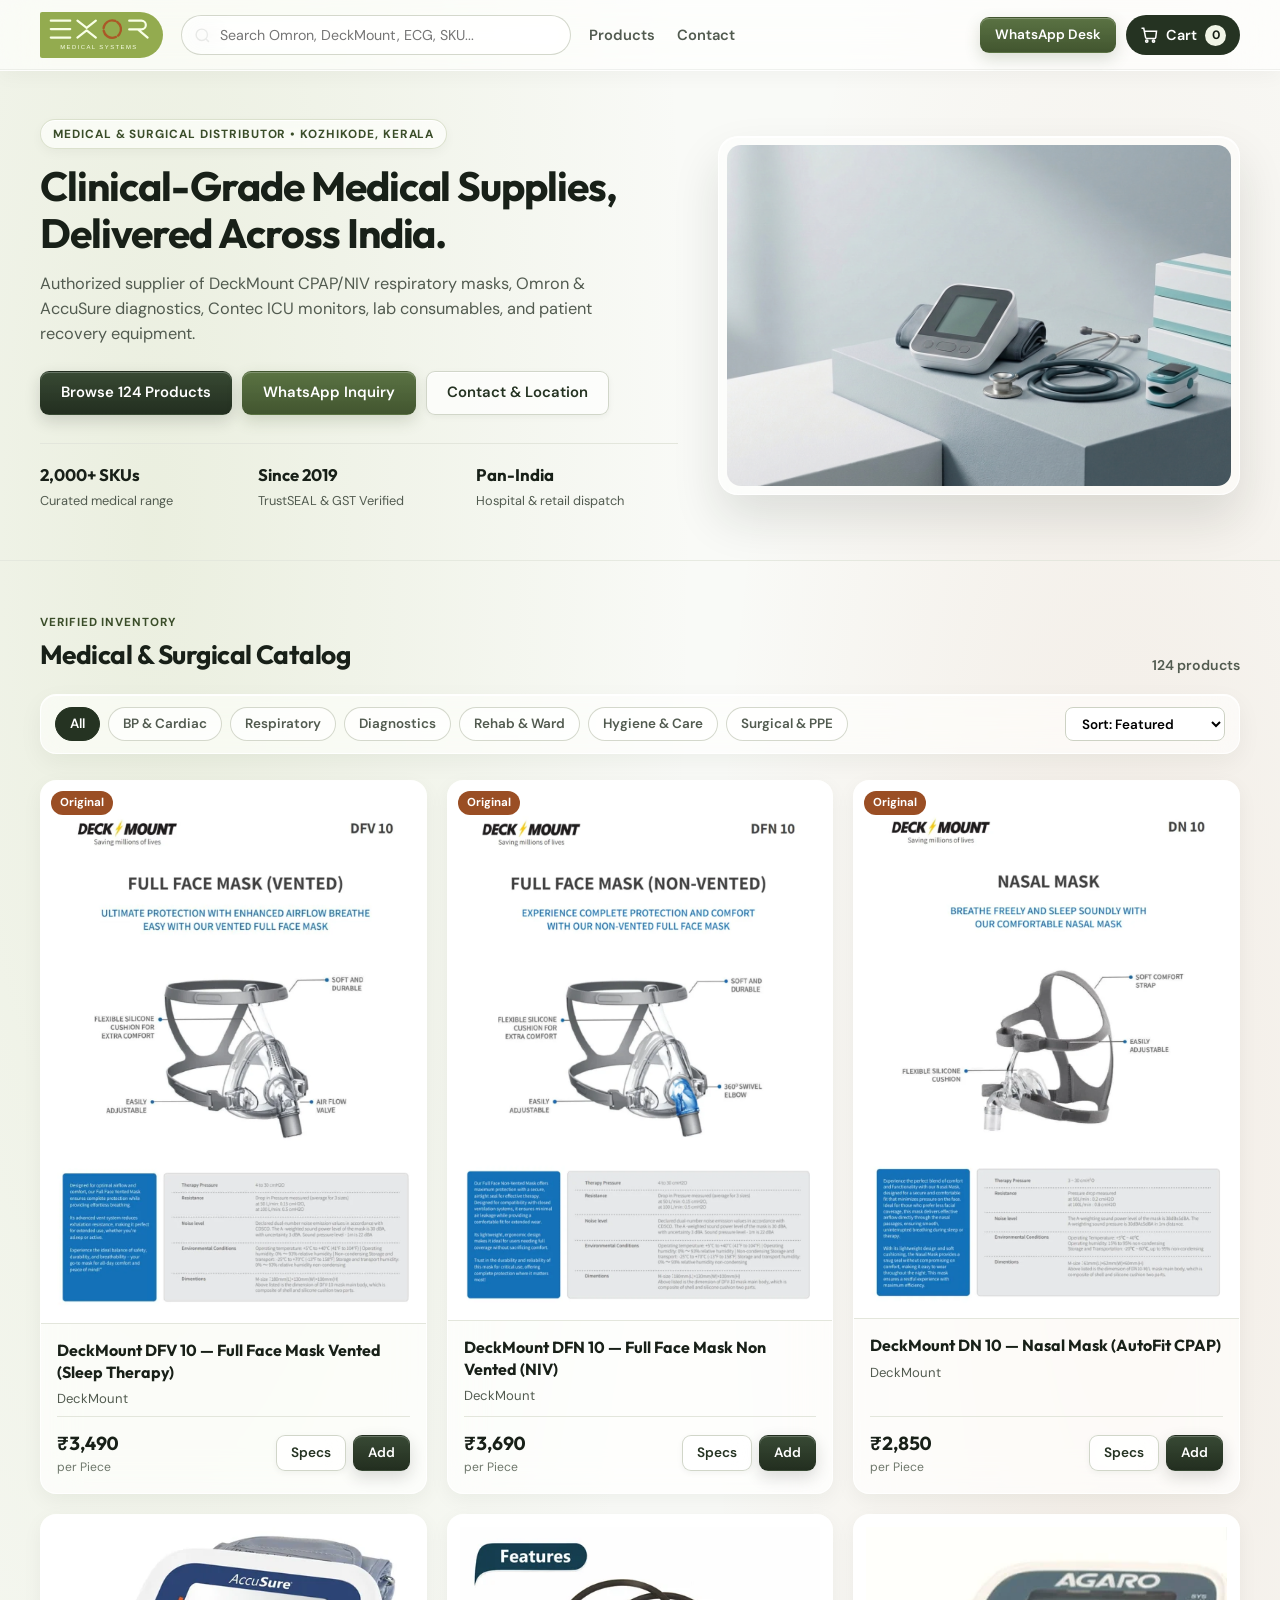
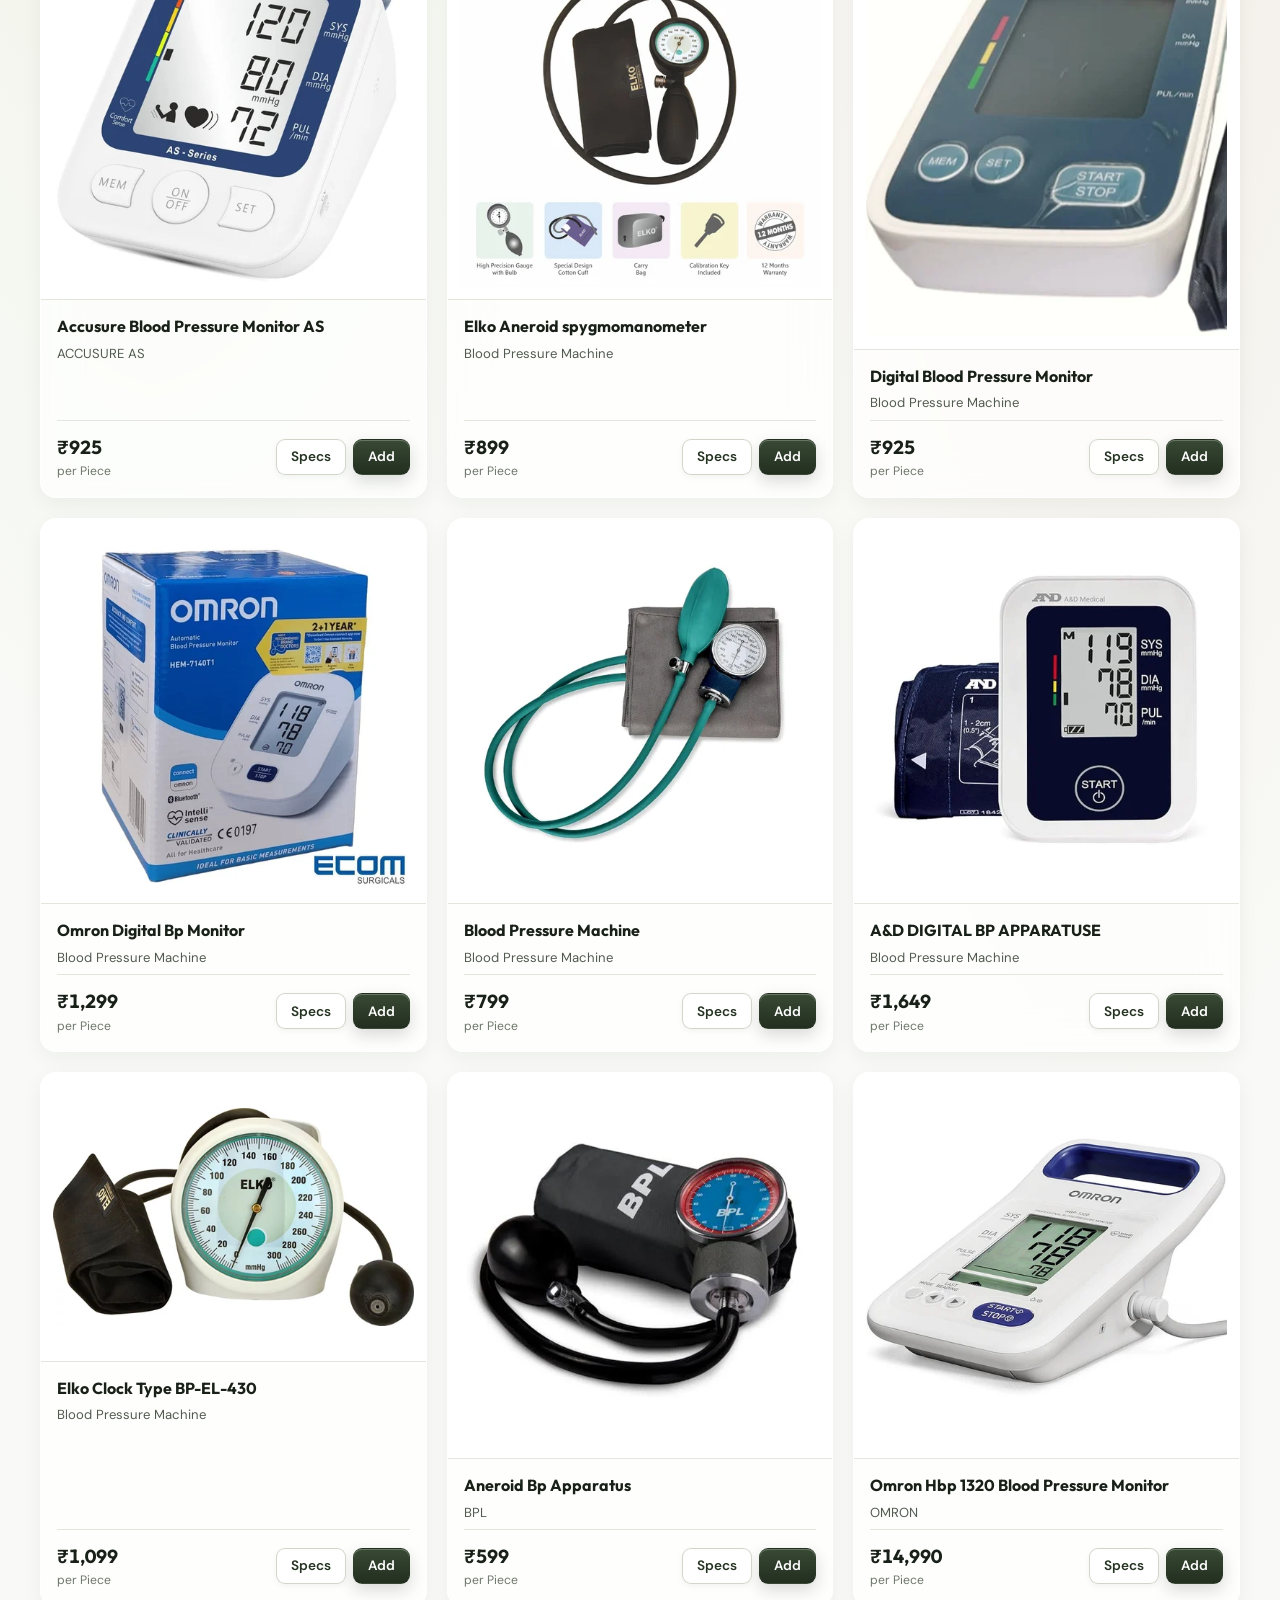
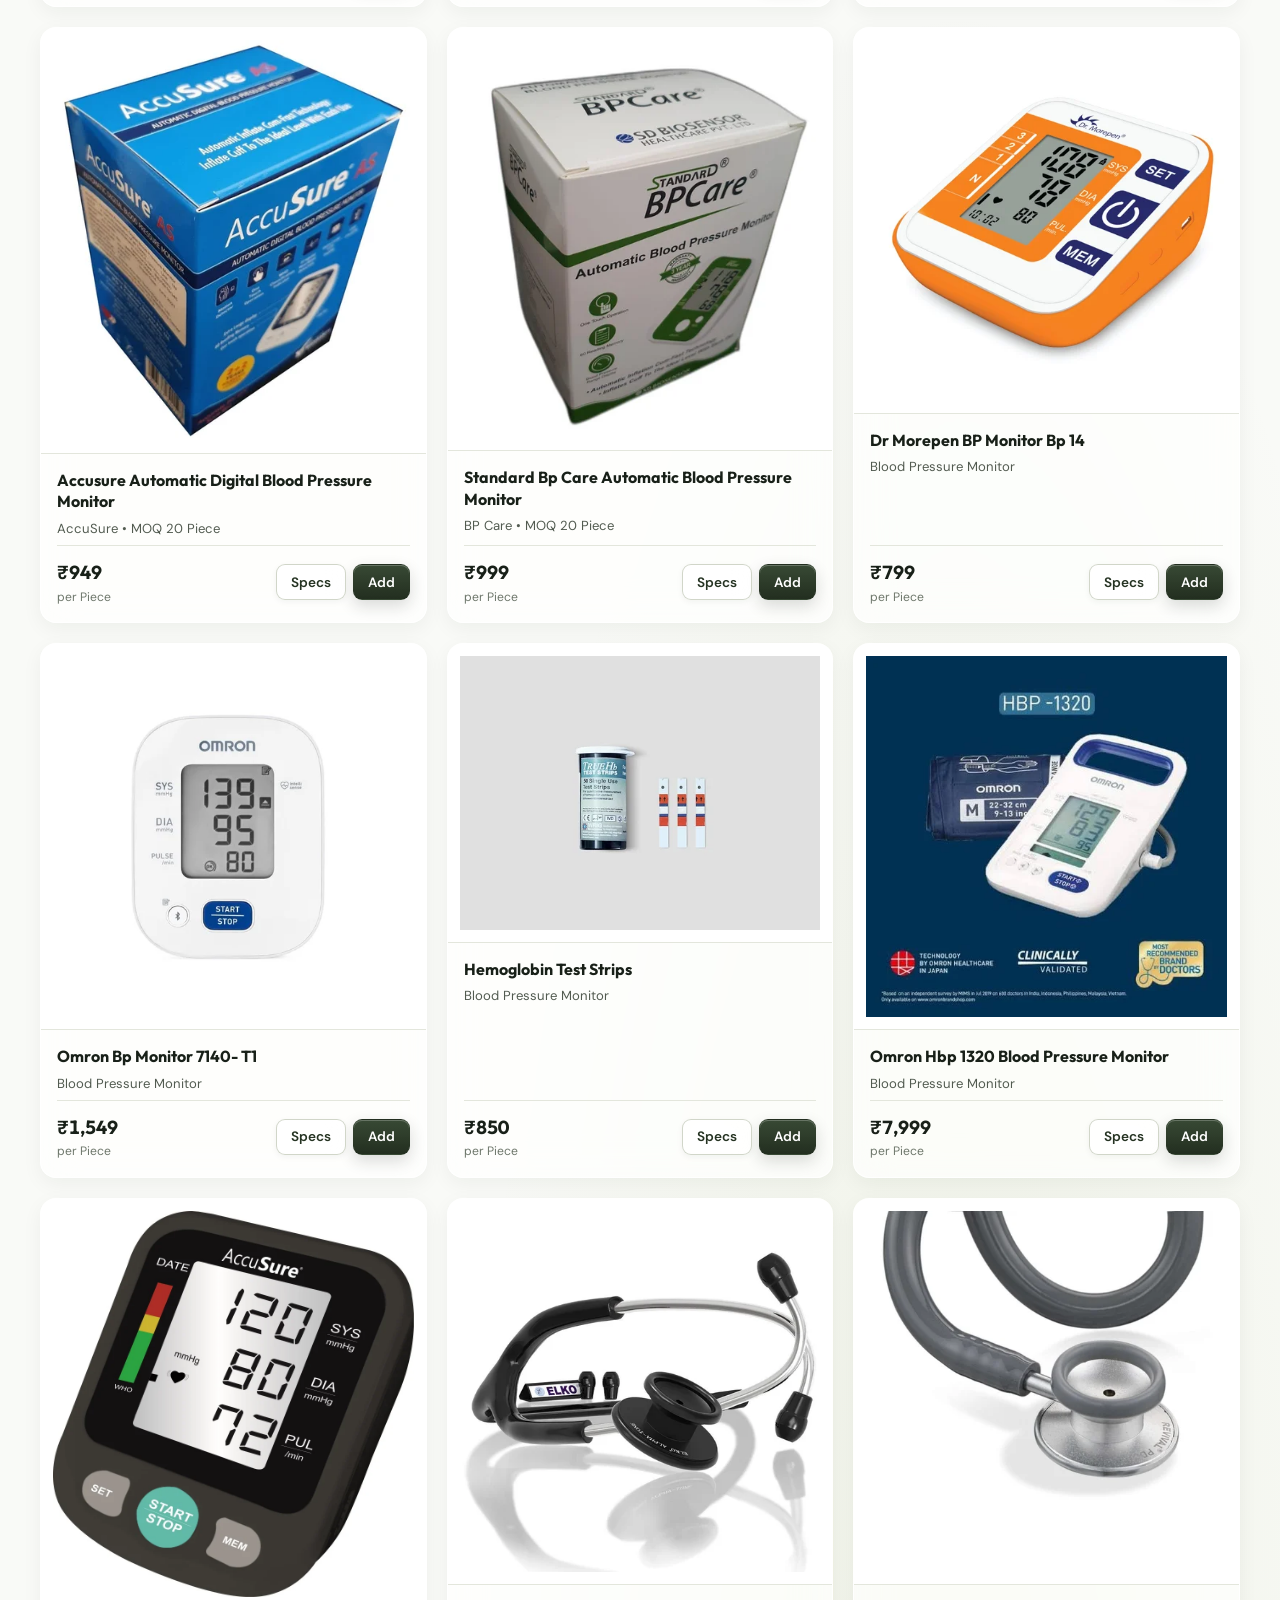
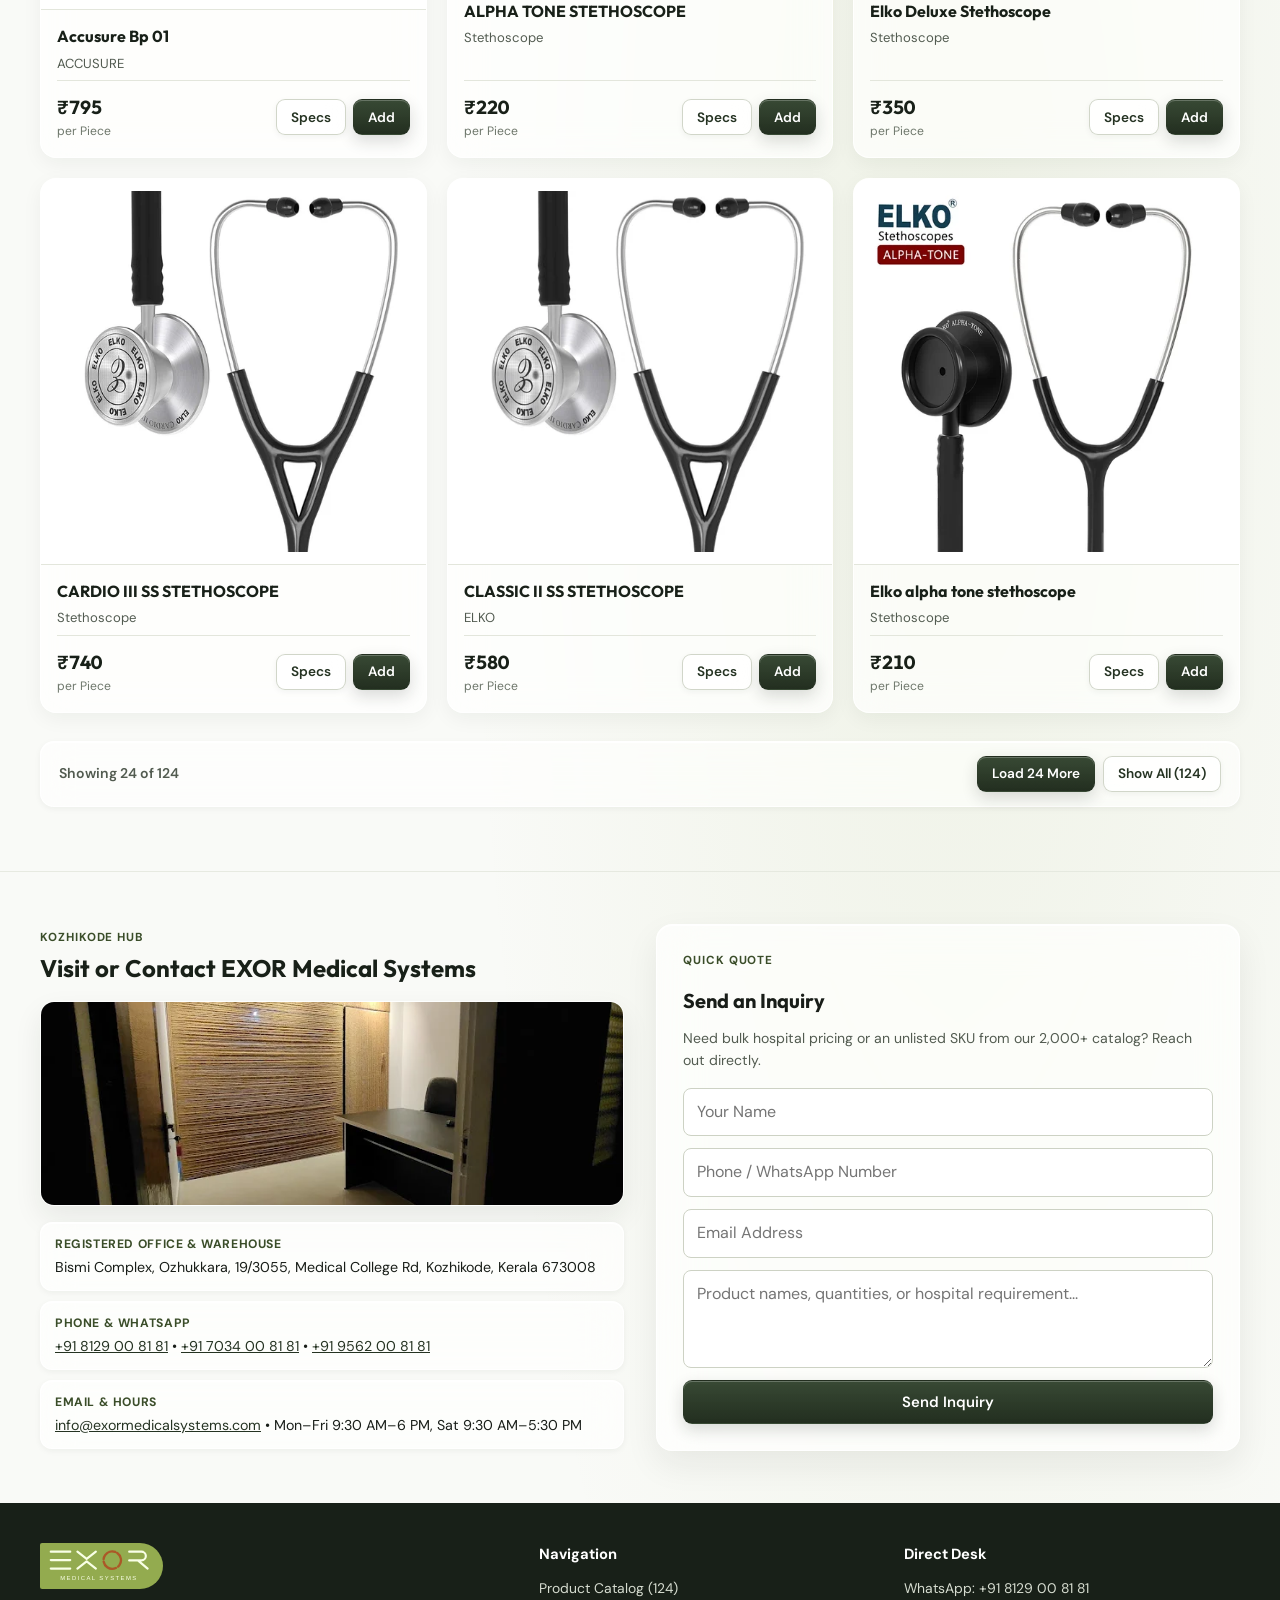
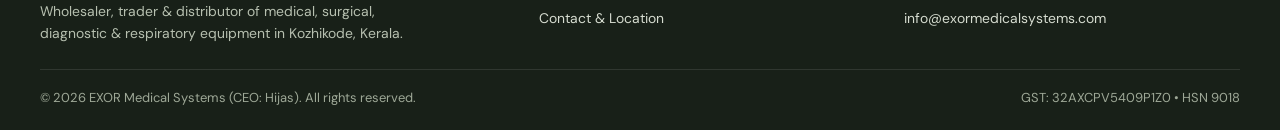
==== commit bd23ed95: "Add spelling-based product suggestions, fuzzy search, and mobile fixes" ====
--- a/index.html
+++ b/index.html
@@ -26,8 +26,9 @@
           <circle cx="11" cy="11" r="8" />
           <path d="m21 21-4.3-4.3" />
         </svg>
-        <input type="search" id="catalog-search" placeholder="Search Omron, DeckMount, ECG, SKU..." aria-label="Search medical products" autocomplete="off" />
+        <input type="search" id="catalog-search" placeholder="Search Omron, DeckMount, ECG, SKU..." aria-label="Search medical products" autocomplete="off" aria-autocomplete="list" aria-controls="search-suggestions" />
         <button type="button" id="search-clear-btn" class="search-clear" aria-label="Clear search" hidden>&times;</button>
+        <div class="search-suggestions" id="search-suggestions" role="listbox" aria-label="Product suggestions" hidden></div>
       </div>
 
       <nav class="header-nav hide-md" aria-label="Primary navigation">
--- a/css/styles.css
+++ b/css/styles.css
@@ -154,6 +154,12 @@
   box-shadow: 0 0 0 3px rgba(74, 96, 53, 0.14);
 }
 
+.header-search input::-webkit-search-cancel-button,
+.header-search input::-webkit-search-decoration {
+  -webkit-appearance: none;
+  appearance: none;
+}
+
 .search-clear {
   position: absolute;
   right: 9px;
@@ -163,6 +169,111 @@
   border: 0;
   background: var(--border);
   cursor: pointer;
+  display: grid;
+  place-items: center;
+  line-height: 1;
+}
+
+.search-suggestions {
+  position: absolute;
+  top: calc(100% + 8px);
+  left: 0;
+  right: 0;
+  z-index: 80;
+  border-radius: 14px;
+  border: 1px solid rgba(255, 255, 255, 0.88);
+  background: rgba(255, 255, 255, 0.94);
+  backdrop-filter: blur(22px) saturate(180%);
+  -webkit-backdrop-filter: blur(22px) saturate(180%);
+  box-shadow: inset 0 1px 0 #ffffff, 0 18px 40px rgba(24, 32, 24, 0.16);
+  max-height: min(60dvh, 380px);
+  overflow-y: auto;
+  -webkit-overflow-scrolling: touch;
+  padding: 6px;
+}
+
+.search-suggestion-head {
+  padding: 6px 10px 4px;
+  font-size: 0.72rem;
+  font-weight: 700;
+  text-transform: uppercase;
+  letter-spacing: 0.06em;
+  color: var(--text-light);
+}
+
+.search-suggestion-item {
+  width: 100%;
+  display: flex;
+  align-items: center;
+  gap: 10px;
+  padding: 8px 10px;
+  border: 0;
+  border-radius: 10px;
+  background: transparent;
+  text-align: left;
+  cursor: pointer;
+  color: var(--text-main);
+  transition: background-color 0.18s cubic-bezier(0.16, 1, 0.3, 1);
+}
+
+@media (hover: hover) and (pointer: fine) {
+  .search-suggestion-item:hover {
+    background: rgba(74, 96, 53, 0.1);
+  }
+}
+
+.search-suggestion-item:active {
+  background: rgba(74, 96, 53, 0.16);
+}
+
+.search-suggestion-item img {
+  width: 40px;
+  height: 40px;
+  border-radius: 8px;
+  object-fit: contain;
+  background: #ffffff;
+  border: 1px solid var(--border);
+  padding: 3px;
+  flex-shrink: 0;
+}
+
+.search-suggestion-meta {
+  min-width: 0;
+  flex: 1;
+}
+
+.search-suggestion-name {
+  display: block;
+  font-size: 0.86rem;
+  font-weight: 600;
+  color: var(--dark-950);
+  white-space: nowrap;
+  overflow: hidden;
+  text-overflow: ellipsis;
+}
+
+.search-suggestion-name mark {
+  background: rgba(147, 171, 79, 0.28);
+  color: inherit;
+  border-radius: 3px;
+  padding: 0 2px;
+}
+
+.search-suggestion-sub {
+  display: block;
+  font-size: 0.75rem;
+  color: var(--text-muted);
+  white-space: nowrap;
+  overflow: hidden;
+  text-overflow: ellipsis;
+}
+
+.search-suggestion-price {
+  font-family: var(--font-display);
+  font-size: 0.85rem;
+  font-weight: 700;
+  color: var(--dark-900);
+  flex-shrink: 0;
 }
 
 .header-nav {
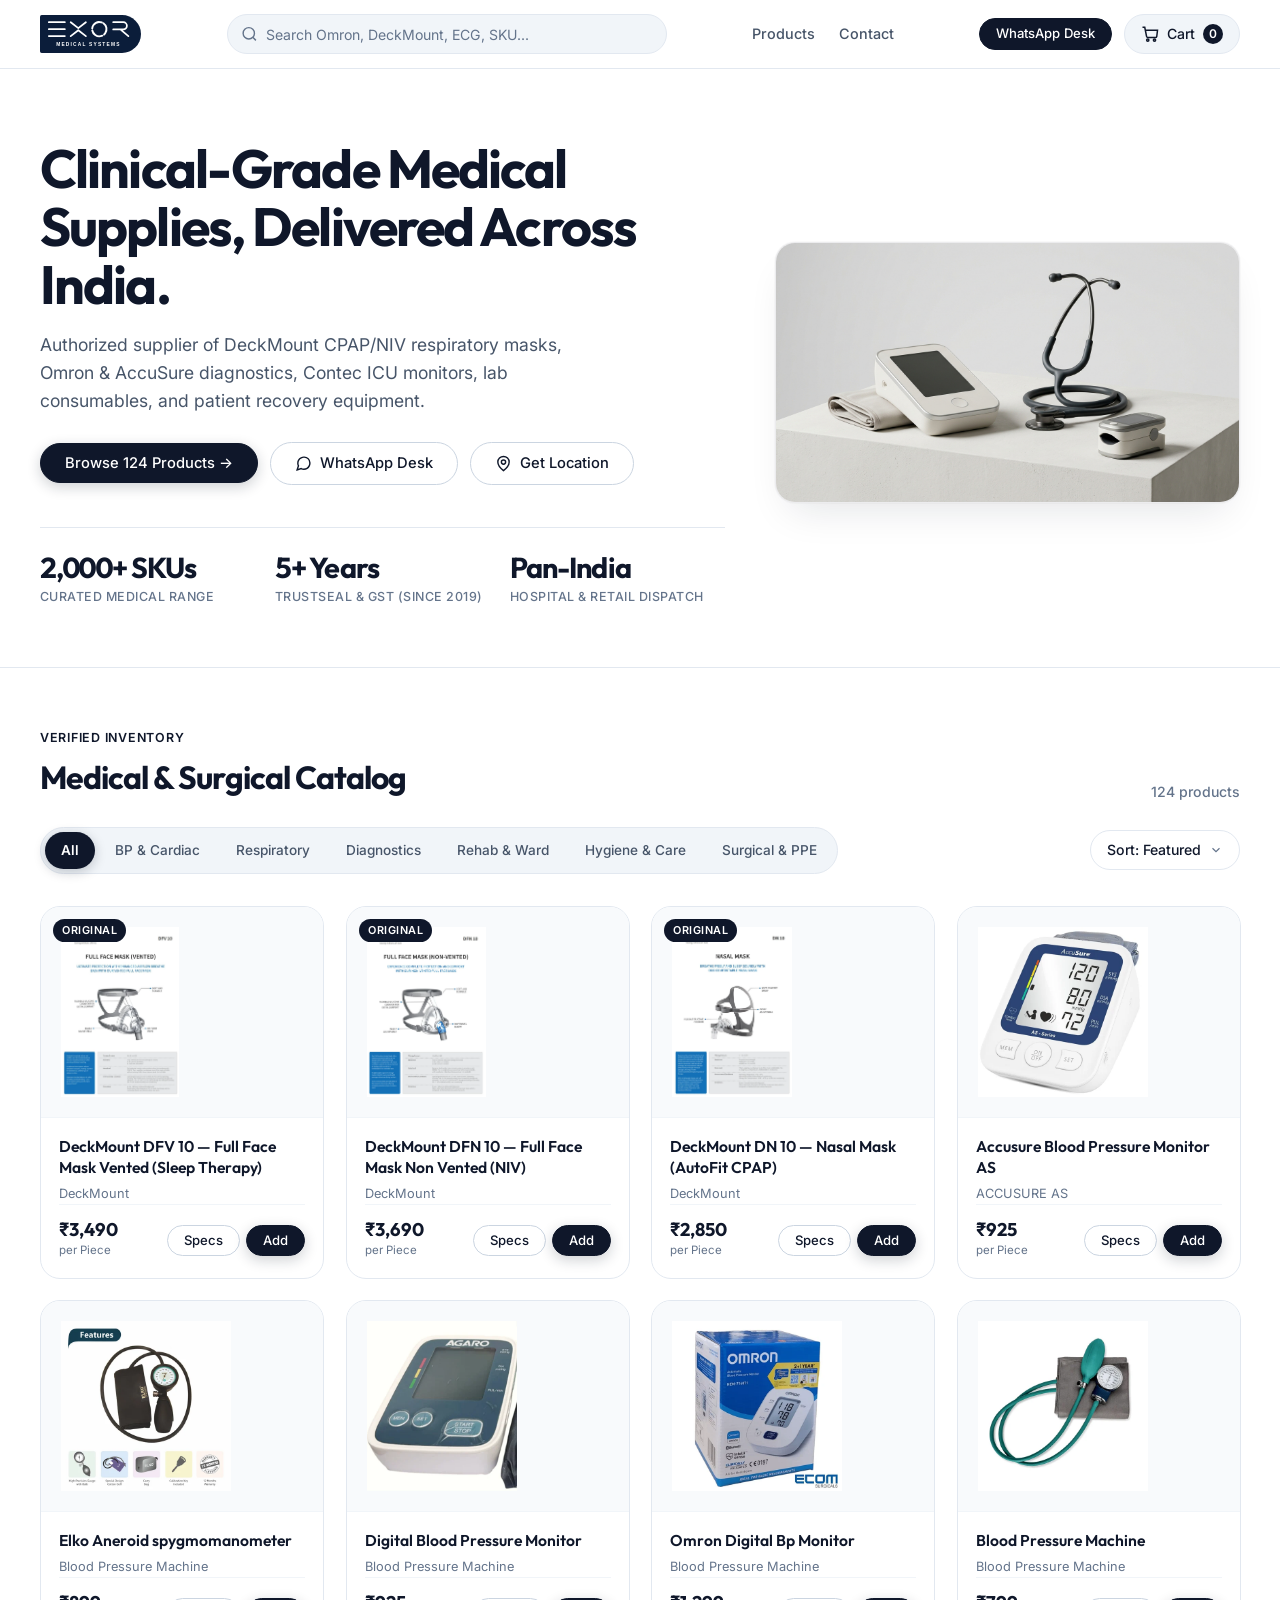
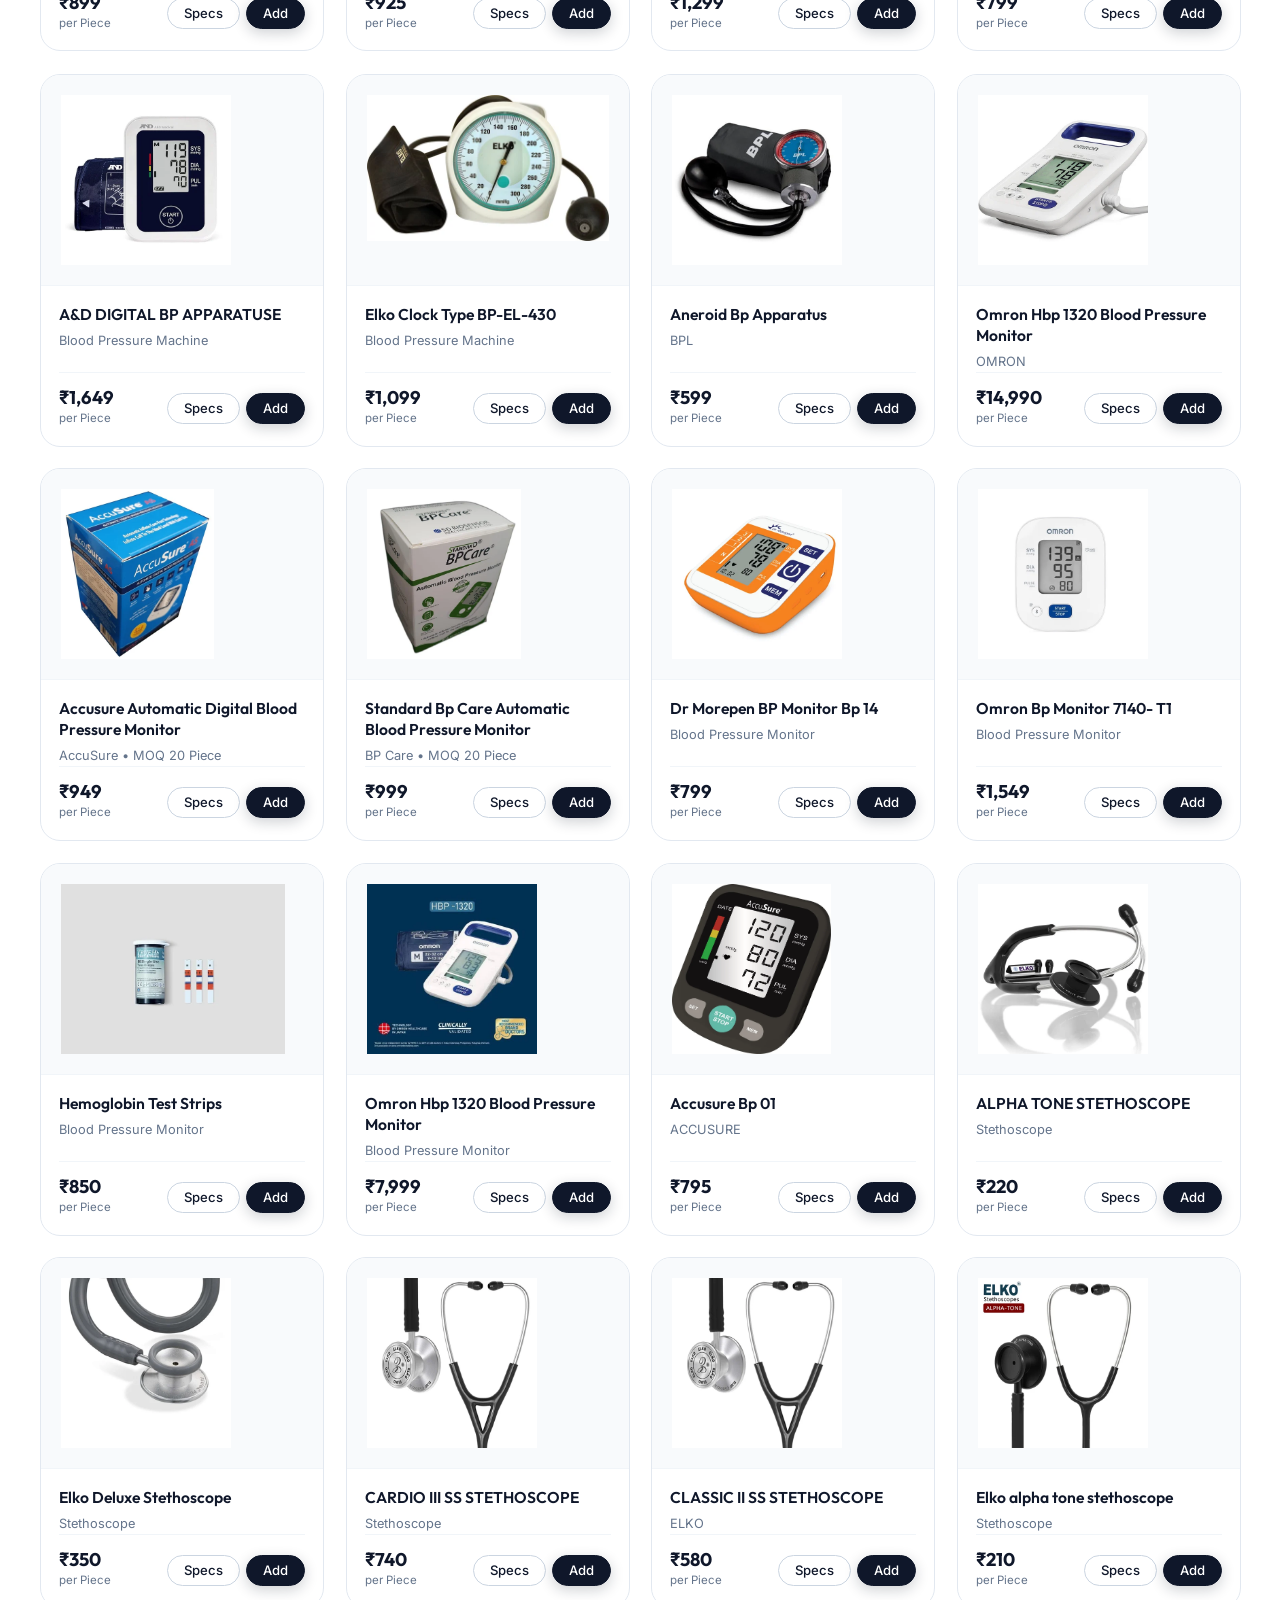
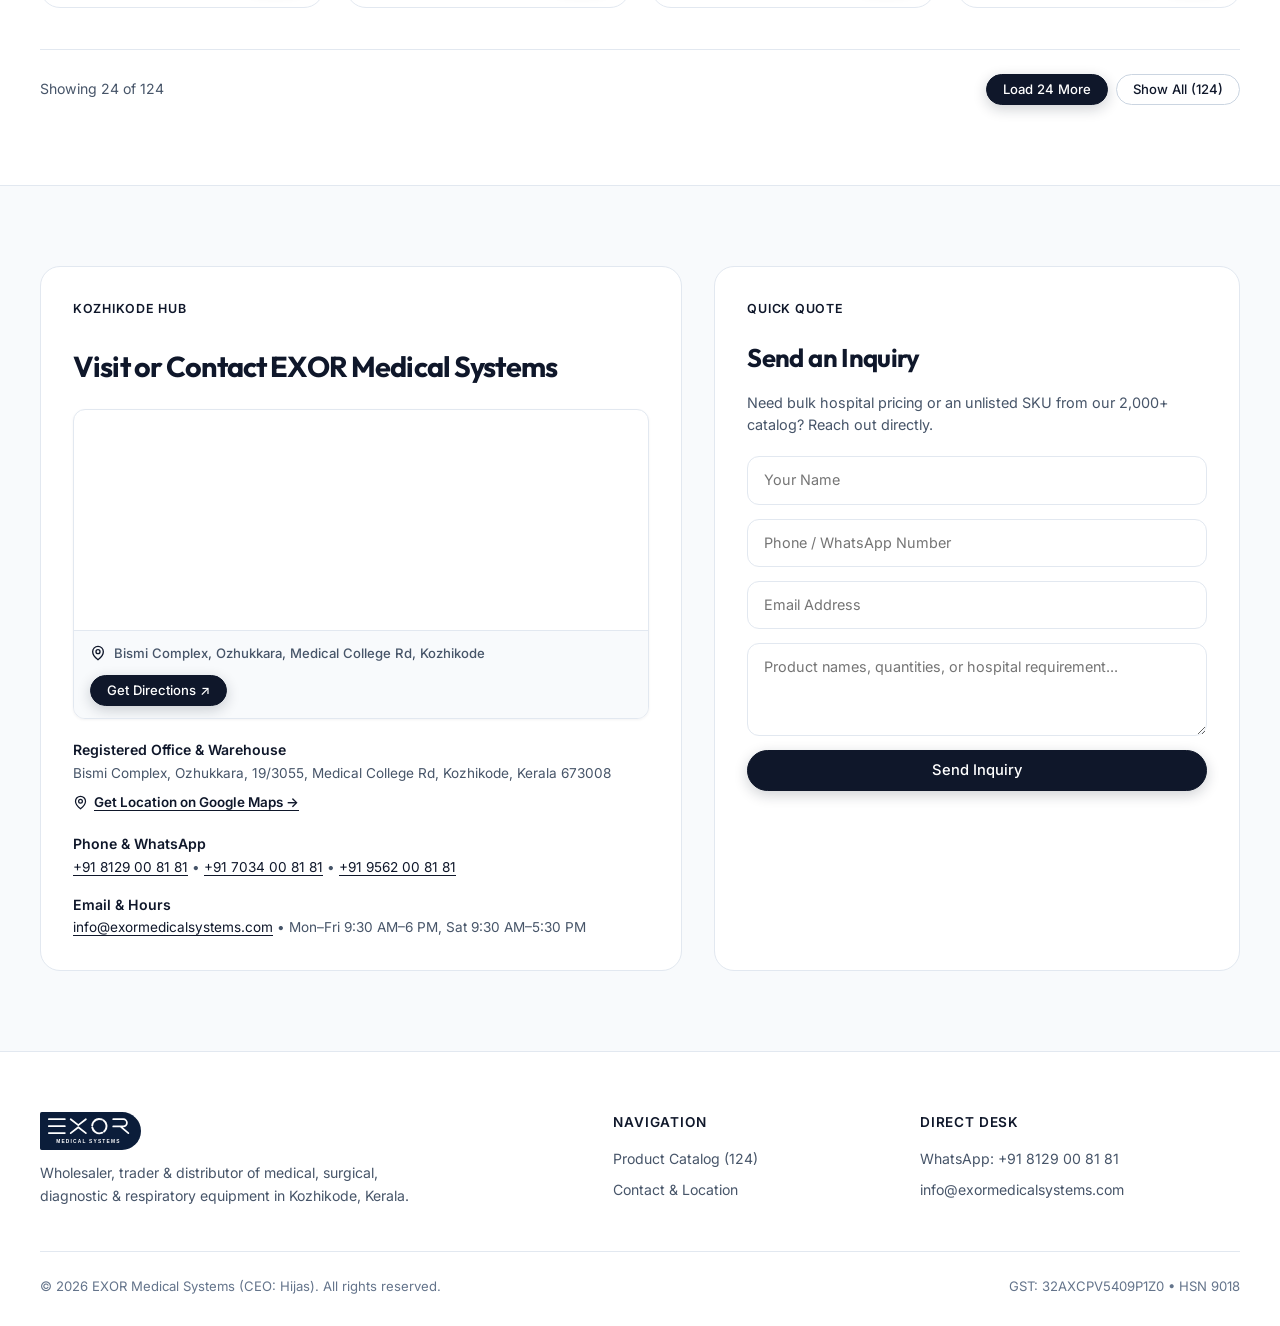
==== commit b715120c: "feat: add README, MIT license, product detail page, and UI enhancements" ====
--- a/index.html
+++ b/index.html
@@ -2,13 +2,13 @@
 <html lang="en">
 <head>
   <meta charset="UTF-8" />
-  <meta name="viewport" content="width=device-width, initial-scale=1.0" />
+  <meta name="viewport" content="width=device-width, initial-scale=1.0, viewport-fit=cover" />
   <title>EXOR Medical Systems — Medical &amp; Surgical Equipment Distributor | Kozhikode</title>
   <meta name="description" content="EXOR Medical Systems, Kozhikode — TrustSEAL Verified wholesaler &amp; distributor of medical equipment, CPAP/NIV masks, diagnostic monitors, and surgical supplies." />
-  <link rel="icon" type="image/svg+xml" href="assets/images/exor-logo.svg" />
+  <link rel="icon" type="image/svg+xml" href="assets/images/exor-logo.svg?v=4" />
   <link rel="preconnect" href="https://fonts.googleapis.com" />
   <link rel="preconnect" href="https://fonts.gstatic.com" crossorigin />
-  <link href="https://fonts.googleapis.com/css2?family=DM+Sans:ital,opsz,wght@0,9..40,400;0,9..40,500;0,9..40,600;0,9..40,700;1,9..40,400&family=Outfit:wght@500;600;700;800&display=swap" rel="stylesheet" />
+  <link href="https://fonts.googleapis.com/css2?family=Inter:wght@400;500;600;700&family=Outfit:wght@500;600;700;800&family=DM+Sans:ital,opsz,wght@0,9..40,400;0,9..40,500;0,9..40,700;1,9..40,400&display=swap" rel="stylesheet" />
   <link rel="stylesheet" href="css/styles.css" />
   <script defer src="js/products.js"></script>
   <script defer src="js/app.js"></script>
@@ -18,7 +18,7 @@
   <header class="site-header" id="top">
     <div class="container header-inner">
       <a href="#top" class="brand" aria-label="EXOR Medical Systems Home">
-        <img src="assets/images/exor-logo.svg" alt="EXOR Medical Systems" width="132" height="49" class="exor-brand-logo" />
+        <img src="assets/images/exor-logo.svg?v=4" alt="EXOR Medical Systems" width="132" height="49" class="exor-brand-logo" />
       </a>
 
       <div class="header-search" role="search">
@@ -58,31 +58,36 @@
     <section class="hero">
       <div class="container hero-inner">
         <div class="hero-copy">
-          <span class="hero-eyebrow">Medical &amp; Surgical Distributor &bull; Kozhikode, Kerala</span>
           <h1>Clinical-Grade Medical Supplies, Delivered Across India.</h1>
           <p>Authorized supplier of DeckMount CPAP/NIV respiratory masks, Omron &amp; AccuSure diagnostics, Contec ICU monitors, lab consumables, and patient recovery equipment.</p>
           <div class="hero-cta">
-            <a href="#catalog" class="btn btn-primary btn-md">Browse 124 Products</a>
-            <a href="https://wa.me/918129008181" target="_blank" rel="noopener noreferrer" class="btn btn-sage btn-md">WhatsApp Inquiry</a>
-            <a href="#contact-us" class="btn btn-secondary btn-md hide-sm">Contact &amp; Location</a>
-          </div>
-          <div class="hero-metrics">
-            <div>
-              <strong>2,000+ SKUs</strong>
-              <span>Curated medical range</span>
-            </div>
-            <div>
-              <strong>Since 2019</strong>
-              <span>TrustSEAL &amp; GST Verified</span>
-            </div>
-            <div>
+            <a href="#catalog" class="btn btn-primary btn-md">Browse 124 Products &rarr;</a>
+            <a href="https://wa.me/918129008181" target="_blank" rel="noopener noreferrer" class="btn btn-secondary btn-md">
+              <svg width="17" height="17" viewBox="0 0 24 24" fill="none" stroke="currentColor" stroke-width="2" aria-hidden="true"><path d="M21 11.5a8.38 8.38 0 0 1-.9 3.8 8.5 8.5 0 0 1-7.6 4.7 8.38 8.38 0 0 1-3.8-.9L3 21l1.9-5.7a8.38 8.38 0 0 1-.9-3.8 8.5 8.5 0 0 1 4.7-7.6 8.38 8.38 0 0 1 3.8-.9h.5a8.48 8.48 0 0 1 8 8v.5z"/></svg>
+              WhatsApp Desk
+            </a>
+            <a href="https://maps.google.com/?q=Bismi+Complex,+Ozhukkara,+19/3055,+Medical+College+Rd,+Kozhikode,+Kerala+673008" target="_blank" rel="noopener noreferrer" class="btn btn-secondary btn-md btn-get-location" aria-label="Get Location on Google Maps">
+              <svg width="17" height="17" viewBox="0 0 24 24" fill="none" stroke="currentColor" stroke-width="2" aria-hidden="true"><path d="M20 10c0 6-8 12-8 12s-8-6-8-12a8 8 0 0 1 16 0Z"/><circle cx="12" cy="10" r="3"/></svg>
+              Get Location
+            </a>
+          </div>
+          <div class="hero-metrics" id="hero-metrics">
+            <div class="metric-item">
+              <strong class="count-up" data-target="2000" data-suffix="+ SKUs">2,000+ SKUs</strong>
+              <span>Curated Medical Range</span>
+            </div>
+            <div class="metric-item">
+              <strong class="count-up" data-target="5" data-suffix="+ Years">5+ Years</strong>
+              <span>TrustSEAL &amp; GST (Since 2019)</span>
+            </div>
+            <div class="metric-item">
               <strong>Pan-India</strong>
-              <span>Hospital &amp; retail dispatch</span>
+              <span>Hospital &amp; Retail Dispatch</span>
             </div>
           </div>
         </div>
         <div class="hero-photo">
-          <img src="assets/images/hero-medical-equipment.jpg" alt="Medical equipment and diagnostic devices" />
+          <img src="assets/images/hero-codex-clean.jpg" alt="Clinical medical equipment — EXOR Medical Systems" />
         </div>
       </div>
     </section>
@@ -100,9 +105,30 @@
 
         <div class="filter-bar">
           <div class="category-pills" id="category-filter-pills" role="tablist" aria-label="Filter by department"></div>
-          <div class="sort-wrap">
-            <label for="catalog-sort" class="sr-only">Sort products</label>
-            <select id="catalog-sort" aria-label="Sort products">
+          <div class="sort-wrap" id="custom-sort-wrap">
+            <button type="button" class="sort-trigger" id="sort-trigger" aria-haspopup="listbox" aria-expanded="false" aria-label="Sort products">
+              <span class="sort-label" id="sort-current-label">Sort: Featured</span>
+              <svg class="sort-chevron" width="14" height="14" viewBox="0 0 24 24" fill="none" stroke="currentColor" stroke-width="2" aria-hidden="true"><path d="m6 9 6 6 6-6"/></svg>
+            </button>
+            <ul class="sort-menu" id="sort-menu" role="listbox" aria-label="Sort options" hidden>
+              <li class="sort-option is-selected" role="option" aria-selected="true" data-sort-val="featured">
+                <span>Featured</span>
+                <svg class="sort-check" width="14" height="14" viewBox="0 0 24 24" fill="none" stroke="currentColor" stroke-width="2.5" aria-hidden="true"><polyline points="20 6 9 17 4 12"/></svg>
+              </li>
+              <li class="sort-option" role="option" aria-selected="false" data-sort-val="price-asc">
+                <span>Price: Low to High</span>
+                <svg class="sort-check" width="14" height="14" viewBox="0 0 24 24" fill="none" stroke="currentColor" stroke-width="2.5" aria-hidden="true"><polyline points="20 6 9 17 4 12"/></svg>
+              </li>
+              <li class="sort-option" role="option" aria-selected="false" data-sort-val="price-desc">
+                <span>Price: High to Low</span>
+                <svg class="sort-check" width="14" height="14" viewBox="0 0 24 24" fill="none" stroke="currentColor" stroke-width="2.5" aria-hidden="true"><polyline points="20 6 9 17 4 12"/></svg>
+              </li>
+              <li class="sort-option" role="option" aria-selected="false" data-sort-val="name-asc">
+                <span>Name: A–Z</span>
+                <svg class="sort-check" width="14" height="14" viewBox="0 0 24 24" fill="none" stroke="currentColor" stroke-width="2.5" aria-hidden="true"><polyline points="20 6 9 17 4 12"/></svg>
+              </li>
+            </ul>
+            <select id="catalog-sort" class="sr-only" aria-hidden="true" tabindex="-1">
               <option value="featured">Sort: Featured</option>
               <option value="price-asc">Price: Low to High</option>
               <option value="price-desc">Price: High to Low</option>
@@ -134,11 +160,34 @@
         <div class="contact-info">
           <span class="section-kicker">Kozhikode Hub</span>
           <h2>Visit or Contact EXOR Medical Systems</h2>
-          <img class="office-img" src="assets/images/real/exor-office.jpg" alt="EXOR Medical Systems Kozhikode Office" />
+          
+          <!-- Interactive Google Maps Card -->
+          <div class="map-embed-card">
+            <iframe
+              title="EXOR Medical Systems Google Maps Location"
+              src="https://maps.google.com/maps?q=Bismi+Complex,+Ozhukkara,+Medical+College+Rd,+Kozhikode,+Kerala+673008&t=&z=15&ie=UTF8&iwloc=&output=embed"
+              loading="lazy"
+              referrerpolicy="no-referrer-when-downgrade">
+            </iframe>
+            <div class="map-card-bar">
+              <div class="map-card-meta">
+                <svg width="16" height="16" viewBox="0 0 24 24" fill="none" stroke="var(--brand-accent)" stroke-width="2" aria-hidden="true"><path d="M20 10c0 6-8 12-8 12s-8-6-8-12a8 8 0 0 1 16 0Z"/><circle cx="12" cy="10" r="3"/></svg>
+                <span>Bismi Complex, Ozhukkara, Medical College Rd, Kozhikode</span>
+              </div>
+              <a href="https://maps.google.com/?q=Bismi+Complex,+Ozhukkara,+19/3055,+Medical+College+Rd,+Kozhikode,+Kerala+673008" target="_blank" rel="noopener noreferrer" class="btn btn-primary btn-sm btn-map-pin">
+                Get Directions &nearr;
+              </a>
+            </div>
+          </div>
+
           <div class="contact-cards">
             <div class="contact-item">
               <strong>Registered Office &amp; Warehouse</strong>
               <span>Bismi Complex, Ozhukkara, 19/3055, Medical College Rd, Kozhikode, Kerala 673008</span>
+              <a href="https://maps.google.com/?q=Bismi+Complex,+Ozhukkara,+19/3055,+Medical+College+Rd,+Kozhikode,+Kerala+673008" target="_blank" rel="noopener noreferrer" class="location-inline-link">
+                <svg width="15" height="15" viewBox="0 0 24 24" fill="none" stroke="currentColor" stroke-width="2" aria-hidden="true"><path d="M20 10c0 6-8 12-8 12s-8-6-8-12a8 8 0 0 1 16 0Z"/><circle cx="12" cy="10" r="3"/></svg>
+                Get Location on Google Maps &rarr;
+              </a>
             </div>
             <div class="contact-item">
               <strong>Phone &amp; WhatsApp</strong>
@@ -169,7 +218,7 @@
   <footer class="site-footer">
     <div class="container footer-grid">
       <div class="footer-brand">
-        <img src="assets/images/exor-logo.svg" alt="EXOR Medical Systems" width="126" height="47" class="exor-brand-logo" />
+        <img src="assets/images/exor-logo.svg?v=4" alt="EXOR Medical Systems" width="126" height="47" class="exor-brand-logo" />
         <p>Wholesaler, trader &amp; distributor of medical, surgical, diagnostic &amp; respiratory equipment in Kozhikode, Kerala.</p>
       </div>
       <div class="footer-col">
@@ -254,6 +303,26 @@
     </div>
   </div>
 
+  <!-- Floating Mobile Quick Action Bar (Phones < 640px) -->
+  <nav class="mobile-action-bar" aria-label="Mobile quick actions">
+    <a href="tel:+918129008181" class="mob-bar-btn mob-bar-call" aria-label="Call Sales Desk">
+      <svg width="20" height="20" viewBox="0 0 24 24" fill="none" stroke="currentColor" stroke-width="2"><path d="M22 16.92v3a2 2 0 0 1-2.18 2 19.79 19.79 0 0 1-8.63-3.07 19.5 19.5 0 0 1-6-6 19.79 19.79 0 0 1-3.07-8.67A2 2 0 0 1 4.11 2h3a2 2 0 0 1 2 1.72 12.84 12.84 0 0 0 .7 2.81 2 2 0 0 1-.45 2.11L8.09 9.91a16 16 0 0 0 6 6l1.27-1.27a2 2 0 0 1 2.11-.45 12.84 12.84 0 0 0 2.81.7A2 2 0 0 1 22 16.92z"/></svg>
+      <span>Call Desk</span>
+    </a>
+    <a href="https://maps.google.com/?q=Bismi+Complex,+Ozhukkara,+19/3055,+Medical+College+Rd,+Kozhikode,+Kerala+673008" target="_blank" rel="noopener noreferrer" class="mob-bar-btn mob-bar-loc" aria-label="Get Location">
+      <svg width="20" height="20" viewBox="0 0 24 24" fill="none" stroke="currentColor" stroke-width="2"><path d="M20 10c0 6-8 12-8 12s-8-6-8-12a8 8 0 0 1 16 0Z"/><circle cx="12" cy="10" r="3"/></svg>
+      <span>Location</span>
+    </a>
+    <a href="https://wa.me/918129008181" target="_blank" rel="noopener noreferrer" class="mob-bar-btn mob-bar-wa" aria-label="WhatsApp Inquiry">
+      <svg width="20" height="20" viewBox="0 0 24 24" fill="none" stroke="currentColor" stroke-width="2"><path d="M21 11.5a8.38 8.38 0 0 1-.9 3.8 8.5 8.5 0 0 1-7.6 4.7 8.38 8.38 0 0 1-3.8-.9L3 21l1.9-5.7a8.38 8.38 0 0 1-.9-3.8 8.5 8.5 0 0 1 4.7-7.6 8.38 8.38 0 0 1 3.8-.9h.5a8.48 8.48 0 0 1 8 8v.5z"/></svg>
+      <span>WhatsApp</span>
+    </a>
+    <button type="button" class="mob-bar-btn mob-bar-cart" id="mobile-cart-btn" aria-label="Open Cart">
+      <svg width="20" height="20" viewBox="0 0 24 24" fill="none" stroke="currentColor" stroke-width="2"><circle cx="9" cy="20" r="1.5"/><circle cx="18" cy="20" r="1.5"/><path d="M2 3h3l2.4 12.2a2 2 0 0 0 2 1.6h9.7a2 2 0 0 0 1.9-1.5L22 7H6.2"/></svg>
+      <span>Cart (<span id="mobile-cart-count">0</span>)</span>
+    </button>
+  </nav>
+
   <div class="toast-region" id="toast-region" aria-live="polite" aria-atomic="true"></div>
 </body>
 </html>
--- a/css/styles.css
+++ b/css/styles.css
@@ -1,28 +1,77 @@
-/* EXOR Medical Systems — Clean Executive Storefront */
+/* ==========================================================================
+   EXOR Medical Systems — Deep Slate Navy & Ice Blue Minimalist Design System
+   High-contrast, authoritative slate palette paired harmoniously with the logo
+   ========================================================================== */
+
 :root {
   --bg-page: #ffffff;
-  --bg-surface: #f7f8f5;
-  --bg-surface-alt: #eff1ea;
-  --dark-950: #182018;
-  --dark-900: #253322;
-  --sage-600: #4a6035;
-  --sage-700: #3a4d29;
-  --terra-700: #9a4e24;
-  --text-main: #181d18;
-  --text-muted: #525b50;
-  --text-light: #6e776b;
-  --border: #e3e6dc;
-  --border-strong: #cdd2c4;
-  --shadow-sm: 0 2px 6px rgba(24, 32, 24, 0.05);
-  --shadow-md: 0 10px 26px rgba(24, 32, 24, 0.08);
-  --shadow-lg: 0 20px 44px rgba(24, 32, 24, 0.14);
+  --bg-subtle: #f8fafc;
+  --bg-surface: #f1f5f9;
+  --bg-surface-alt: #e2e8f0;
+  --dark-950: #0f172a;  /* Deep Slate Navy */
+  --dark-900: #1e293b;
+  --dark-800: #334155;
+
+  /* Clean Slate Navy & Neutral Palette */
+  --brand-navy: #0f172a;
+  --brand-navy-hover: #1e293b;
+  --brand-primary: #0f172a;
+  --brand-primary-hover: #1e293b;
+  --brand-accent: #0f172a;
+  --brand-accent-hover: #1e293b;
+  --brand-accent-tint: #f1f5f9;
+  --brand-accent-border: #cbd5e1;
+
+  --text-main: #0f172a;
+  --text-muted: #475569;
+  --text-light: #64748b;
+  --text-subtle: #94a3b8;
+
+  --border: #e2e8f0;
+  --border-strong: #cbd5e1;
+  --border-subtle: #f1f5f9;
+
+  --shadow-sm: 0 1px 3px 0 rgba(15, 23, 42, 0.05);
+  --shadow-md: 0 6px 20px -3px rgba(15, 23, 42, 0.08), 0 2px 6px -1px rgba(15, 23, 42, 0.04);
+  --shadow-lg: 0 20px 40px -10px rgba(15, 23, 42, 0.12), 0 10px 15px -5px rgba(15, 23, 42, 0.04);
+
+  --radius-sm: 8px;
   --radius: 12px;
-  --font-sans: "DM Sans", -apple-system, BlinkMacSystemFont, "Segoe UI", Roboto, sans-serif;
-  --font-display: "Outfit", "DM Sans", -apple-system, BlinkMacSystemFont, sans-serif;
+  --radius-card: 20px;
+  --radius-pill: 9999px;
+
+  --font-sans: "Inter", "DM Sans", -apple-system, BlinkMacSystemFont, "Segoe UI", Roboto, sans-serif;
+  --font-display: "Outfit", "Inter", -apple-system, BlinkMacSystemFont, sans-serif;
 }
 
 [hidden] {
   display: none !important;
+}
+
+/* ==========================================================================
+   Text Selection Highlight — Deep Slate Navy
+   ========================================================================== */
+::selection {
+  background-color: #0f172a;
+  color: #ffffff;
+}
+
+::-moz-selection {
+  background-color: #0f172a;
+  color: #ffffff;
+}
+
+input::selection,
+textarea::selection {
+  background-color: #0f172a;
+  color: #ffffff;
+}
+
+mark {
+  background-color: rgba(15, 23, 42, 0.1);
+  color: #0f172a;
+  padding: 0 3px;
+  border-radius: 3px;
 }
 
 *,
@@ -41,13 +90,10 @@
   overflow-x: clip;
   font-family: var(--font-sans);
   color: var(--text-main);
-  background:
-    radial-gradient(ellipse 65% 45% at 12% 8%, rgba(147, 171, 79, 0.14) 0%, transparent 65%),
-    radial-gradient(ellipse 55% 40% at 88% 18%, rgba(171, 88, 39, 0.09) 0%, transparent 60%),
-    radial-gradient(ellipse 60% 45% at 75% 78%, rgba(147, 171, 79, 0.1) 0%, transparent 65%),
-    #f9faf7;
+  background: var(--bg-page);
   line-height: 1.55;
   -webkit-font-smoothing: antialiased;
+  -moz-osx-font-smoothing: grayscale;
 }
 
 img {
@@ -60,6 +106,10 @@
 select,
 textarea {
   font: inherit;
+}
+
+button {
+  cursor: pointer;
 }
 
 a,
@@ -85,51 +135,150 @@
 }
 
 .container {
-  width: min(1200px, 100% - 32px);
+  width: min(1200px, 100% - 40px);
   margin-inline: auto;
 }
 
-/* Header — Liquid Glass */
+/* ==========================================================================
+   Buttons & Pills (Deep Slate Navy & Clean Slate)
+   ========================================================================== */
+.btn {
+  display: inline-flex;
+  align-items: center;
+  justify-content: center;
+  gap: 8px;
+  font-weight: 500;
+  font-size: 0.9rem;
+  line-height: 1;
+  border-radius: var(--radius-pill);
+  border: 1px solid transparent;
+  transition: all 0.2s cubic-bezier(0.16, 1, 0.3, 1);
+  text-decoration: none;
+  white-space: nowrap;
+}
+
+.btn-sm {
+  padding: 8px 16px;
+  font-size: 0.82rem;
+}
+
+.btn-md {
+  padding: 12px 24px;
+  font-size: 0.92rem;
+}
+
+.btn-primary {
+  background: var(--brand-primary);
+  color: #ffffff;
+  border-color: var(--brand-primary);
+  box-shadow: 0 4px 14px rgba(15, 23, 42, 0.2);
+}
+
+.btn-primary:hover {
+  background: var(--brand-primary-hover);
+  border-color: var(--brand-primary-hover);
+  box-shadow: 0 6px 18px rgba(15, 23, 42, 0.28);
+  transform: translateY(-1px);
+}
+
+.btn-secondary {
+  background: #ffffff;
+  color: var(--dark-950);
+  border-color: var(--border-strong);
+}
+
+.btn-secondary:hover {
+  background: var(--bg-surface);
+  border-color: var(--brand-navy);
+  color: var(--brand-navy);
+  transform: translateY(-1px);
+}
+
+.btn-sage {
+  background: var(--dark-950);
+  color: #ffffff;
+  border-color: var(--dark-950);
+}
+
+.btn-sage:hover {
+  background: var(--brand-accent);
+  border-color: var(--brand-accent);
+  color: #ffffff;
+  transform: translateY(-1px);
+}
+
+.btn-ghost {
+  background: transparent;
+  color: var(--dark-950);
+  border-color: transparent;
+}
+
+.btn-ghost:hover {
+  background: var(--brand-accent-tint);
+  color: var(--brand-accent);
+}
+
+.btn-block {
+  width: 100%;
+}
+
+.btn.is-added {
+  background: #16a34a !important;
+  border-color: #16a34a !important;
+  color: #ffffff !important;
+}
+
+/* ==========================================================================
+   Header (Sleek Minimal Sticky)
+   ========================================================================== */
 .site-header {
   position: sticky;
   top: 0;
-  z-index: 60;
-  background: rgba(255, 255, 255, 0.68);
-  backdrop-filter: blur(22px) saturate(180%);
-  -webkit-backdrop-filter: blur(22px) saturate(180%);
-  border-bottom: 1px solid rgba(255, 255, 255, 0.75);
-  box-shadow: inset 0 -1px 0 rgba(24, 32, 24, 0.06), 0 4px 20px rgba(24, 32, 24, 0.04);
-  transition: box-shadow 0.4s cubic-bezier(0.16, 1, 0.3, 1), background-color 0.4s cubic-bezier(0.16, 1, 0.3, 1);
+  z-index: 100;
+  background: rgba(255, 255, 255, 0.92);
+  backdrop-filter: blur(16px);
+  -webkit-backdrop-filter: blur(16px);
+  border-bottom: 1px solid var(--border);
+  transition: all 0.25s ease;
 }
 
 .site-header.is-scrolled {
-  background: rgba(255, 255, 255, 0.78);
-  box-shadow: inset 0 -1px 0 rgba(24, 32, 24, 0.08), 0 10px 30px rgba(24, 32, 24, 0.09);
+  border-bottom-color: rgba(15, 23, 42, 0.12);
+  box-shadow: 0 4px 20px -2px rgba(15, 23, 42, 0.05);
 }
 
 .header-inner {
   display: flex;
   align-items: center;
-  gap: 18px;
-  min-height: 70px;
+  justify-content: space-between;
+  gap: 20px;
+  height: 68px;
+}
+
+.brand {
+  display: flex;
+  align-items: center;
+  flex-shrink: 0;
 }
 
 .exor-brand-logo {
-  height: 46px;
+  height: 38px;
   width: auto;
-}
-
+  object-fit: contain;
+}
+
+/* Search Bar */
 .header-search {
   position: relative;
   flex: 1;
-  max-width: 390px;
-  display: flex;
-  align-items: center;
+  max-width: 440px;
 }
 
 .header-search .search-icon {
   position: absolute;
-  left: 13px;
+  left: 14px;
+  top: 50%;
+  transform: translateY(-50%);
   color: var(--text-light);
   pointer-events: none;
 }
@@ -137,41 +286,37 @@
 .header-search input {
   width: 100%;
   height: 40px;
-  padding: 0 34px 0 38px;
-  border-radius: 999px;
-  border: 1px solid rgba(205, 210, 196, 0.85);
-  background: rgba(255, 255, 255, 0.65);
-  backdrop-filter: blur(12px);
-  box-shadow: inset 0 1px 0 rgba(255, 255, 255, 0.9);
-  font-size: 0.89rem;
-  transition: border-color 0.25s cubic-bezier(0.16, 1, 0.3, 1), background-color 0.25s cubic-bezier(0.16, 1, 0.3, 1), box-shadow 0.25s cubic-bezier(0.16, 1, 0.3, 1);
+  padding: 0 38px;
+  border-radius: var(--radius-pill);
+  border: 1px solid var(--border);
+  background: var(--bg-surface);
+  font-size: 0.88rem;
+  color: var(--text-main);
+  outline: none;
+  transition: all 0.2s ease;
+}
+
+.header-search input::placeholder {
+  color: var(--text-light);
 }
 
 .header-search input:focus {
-  outline: none;
   background: #ffffff;
-  border-color: var(--sage-600);
-  box-shadow: 0 0 0 3px rgba(74, 96, 53, 0.14);
-}
-
-.header-search input::-webkit-search-cancel-button,
-.header-search input::-webkit-search-decoration {
-  -webkit-appearance: none;
-  appearance: none;
-}
-
-.search-clear {
+  border-color: var(--brand-primary);
+  box-shadow: 0 0 0 3px rgba(15, 23, 42, 0.08);
+}
+
+.header-search .search-clear {
   position: absolute;
-  right: 9px;
-  width: 22px;
-  height: 22px;
-  border-radius: 50%;
-  border: 0;
-  background: var(--border);
-  cursor: pointer;
-  display: grid;
-  place-items: center;
+  right: 12px;
+  top: 50%;
+  transform: translateY(-50%);
+  background: none;
+  border: none;
+  font-size: 1.2rem;
   line-height: 1;
+  color: var(--text-light);
+  padding: 4px;
 }
 
 .search-suggestions {
@@ -179,73 +324,67 @@
   top: calc(100% + 8px);
   left: 0;
   right: 0;
-  z-index: 80;
-  border-radius: 14px;
-  border: 1px solid rgba(255, 255, 255, 0.88);
-  background: rgba(255, 255, 255, 0.94);
-  backdrop-filter: blur(22px) saturate(180%);
-  -webkit-backdrop-filter: blur(22px) saturate(180%);
-  box-shadow: inset 0 1px 0 #ffffff, 0 18px 40px rgba(24, 32, 24, 0.16);
-  max-height: min(60dvh, 380px);
+  background: #ffffff;
+  border: 1px solid var(--border);
+  border-radius: var(--radius);
+  box-shadow: var(--shadow-lg);
+  max-height: 380px;
   overflow-y: auto;
-  -webkit-overflow-scrolling: touch;
-  padding: 6px;
+  z-index: 120;
 }
 
 .search-suggestion-head {
-  padding: 6px 10px 4px;
+  padding: 10px 14px 6px;
   font-size: 0.72rem;
-  font-weight: 700;
+  font-weight: 600;
   text-transform: uppercase;
   letter-spacing: 0.06em;
-  color: var(--text-light);
+  color: var(--brand-accent);
+  border-bottom: 1px solid var(--border-subtle);
 }
 
 .search-suggestion-item {
   width: 100%;
   display: flex;
   align-items: center;
-  gap: 10px;
-  padding: 8px 10px;
-  border: 0;
-  border-radius: 10px;
-  background: transparent;
+  gap: 12px;
+  padding: 10px 14px;
+  border: none;
+  background: none;
   text-align: left;
-  cursor: pointer;
-  color: var(--text-main);
-  transition: background-color 0.18s cubic-bezier(0.16, 1, 0.3, 1);
-}
-
-@media (hover: hover) and (pointer: fine) {
-  .search-suggestion-item:hover {
-    background: rgba(74, 96, 53, 0.1);
-  }
-}
-
-.search-suggestion-item:active {
-  background: rgba(74, 96, 53, 0.16);
+  border-bottom: 1px solid var(--border-subtle);
+  transition: background 0.15s ease;
+}
+
+.search-suggestion-item:last-child {
+  border-bottom: none;
+}
+
+.search-suggestion-item:hover,
+.search-suggestion-item:focus {
+  background: var(--brand-accent-tint);
 }
 
 .search-suggestion-item img {
-  width: 40px;
-  height: 40px;
-  border-radius: 8px;
+  width: 36px;
+  height: 36px;
   object-fit: contain;
   background: #ffffff;
   border: 1px solid var(--border);
-  padding: 3px;
+  border-radius: 6px;
+  padding: 2px;
   flex-shrink: 0;
 }
 
 .search-suggestion-meta {
+  flex: 1;
   min-width: 0;
-  flex: 1;
 }
 
 .search-suggestion-name {
   display: block;
-  font-size: 0.86rem;
-  font-weight: 600;
+  font-size: 0.88rem;
+  font-weight: 500;
   color: var(--dark-950);
   white-space: nowrap;
   overflow: hidden;
@@ -253,435 +392,684 @@
 }
 
 .search-suggestion-name mark {
-  background: rgba(147, 171, 79, 0.28);
-  color: inherit;
-  border-radius: 3px;
+  background: rgba(147, 171, 79, 0.25);
+  color: #3f501c;
+  font-weight: 600;
+  border-radius: 2px;
   padding: 0 2px;
 }
 
 .search-suggestion-sub {
   display: block;
   font-size: 0.75rem;
+  color: var(--text-light);
+}
+
+.search-suggestion-price {
+  font-weight: 600;
+  font-size: 0.88rem;
+  color: var(--brand-primary);
+}
+
+/* Header Nav & Actions */
+.header-nav {
+  display: flex;
+  align-items: center;
+  gap: 24px;
+}
+
+.header-nav a {
+  font-size: 0.9rem;
+  font-weight: 500;
   color: var(--text-muted);
-  white-space: nowrap;
-  overflow: hidden;
-  text-overflow: ellipsis;
-}
-
-.search-suggestion-price {
-  font-family: var(--font-display);
-  font-size: 0.85rem;
-  font-weight: 700;
-  color: var(--dark-900);
-  flex-shrink: 0;
-}
-
-.header-nav {
-  display: flex;
-  gap: 22px;
-  font-size: 0.92rem;
-  font-weight: 600;
-  color: var(--text-muted);
+  transition: color 0.18s ease;
 }
 
 .header-nav a:hover {
-  color: var(--dark-900);
+  color: var(--brand-accent);
 }
 
 .header-actions {
   display: flex;
   align-items: center;
-  gap: 10px;
-  margin-left: auto;
+  gap: 12px;
 }
 
 .cart-trigger {
   display: inline-flex;
   align-items: center;
   gap: 8px;
-  height: 40px;
-  padding: 0 14px;
-  border-radius: 999px;
-  border: 0;
-  background: var(--dark-900);
+  padding: 8px 16px;
+  background: var(--bg-surface);
+  border: 1px solid var(--border);
+  border-radius: var(--radius-pill);
+  font-size: 0.88rem;
+  font-weight: 500;
+  color: var(--dark-950);
+  transition: all 0.18s ease;
+}
+
+.cart-trigger {
+  display: inline-flex;
+  align-items: center;
+  gap: 8px;
+  transition: all 0.18s ease;
+  transform-origin: center;
+}
+
+.cart-trigger:hover {
+  background: var(--brand-accent-tint);
+  border-color: var(--brand-accent-border);
+  color: var(--brand-accent);
+}
+
+.cart-trigger.is-springing {
+  animation: cartTriggerSpring 0.5s cubic-bezier(0.34, 1.56, 0.64, 1);
+}
+
+.cart-badge {
+  display: inline-flex;
+  align-items: center;
+  justify-content: center;
+  min-width: 20px;
+  height: 20px;
+  padding: 0 6px;
+  background: var(--brand-primary);
   color: #ffffff;
+  font-size: 0.75rem;
   font-weight: 600;
-  font-size: 0.9rem;
-  cursor: pointer;
-  transition: background-color 0.25s cubic-bezier(0.16, 1, 0.3, 1);
-}
-
-.cart-trigger:hover {
-  background: var(--sage-600);
-}
-
-.cart-badge {
-  display: inline-grid;
-  place-items: center;
-  min-width: 21px;
-  height: 21px;
-  padding: 0 6px;
-  border-radius: 999px;
-  background: #f0f4e6;
-  color: var(--dark-950);
-  font-size: 0.76rem;
-  font-weight: 700;
-}
-
-.cart-badge.is-popping {
-  animation: badgePop 0.44s cubic-bezier(0.34, 1.56, 0.64, 1);
-}
-
-/* Buttons */
-.btn {
-  display: inline-flex;
-  align-items: center;
-  justify-content: center;
-  gap: 7px;
-  border-radius: 9px;
-  border: 1px solid transparent;
-  font-weight: 600;
-  cursor: pointer;
-  white-space: nowrap;
-  user-select: none;
-  transition: background-color 0.22s cubic-bezier(0.16, 1, 0.3, 1), border-color 0.22s cubic-bezier(0.16, 1, 0.3, 1), transform 0.16s cubic-bezier(0.16, 1, 0.3, 1), box-shadow 0.22s cubic-bezier(0.16, 1, 0.3, 1);
-}
-
-.btn:active {
-  transform: scale(0.98);
-}
-
-.btn-sm {
-  height: 36px;
-  padding: 0 14px;
-  font-size: 0.85rem;
-}
-
-.btn-md {
-  height: 44px;
-  padding: 0 20px;
-  font-size: 0.93rem;
-}
-
-.btn-block {
-  width: 100%;
-}
-
-.btn-primary {
-  background: linear-gradient(180deg, rgba(48, 66, 44, 0.96) 0%, rgba(30, 42, 27, 0.98) 100%);
-  color: #ffffff;
-  box-shadow: inset 0 1px 0 rgba(255, 255, 255, 0.24), 0 6px 16px rgba(24, 32, 24, 0.16);
-}
-
-.btn-secondary {
-  background: rgba(255, 255, 255, 0.68);
-  backdrop-filter: blur(14px) saturate(160%);
-  color: var(--dark-900);
-  border-color: rgba(205, 210, 196, 0.9);
-  box-shadow: inset 0 1px 0 rgba(255, 255, 255, 0.92), var(--shadow-sm);
-}
-
-.btn-sage {
-  background: linear-gradient(180deg, rgba(84, 109, 60, 0.96) 0%, rgba(62, 82, 43, 0.98) 100%);
-  color: #ffffff;
-  box-shadow: inset 0 1px 0 rgba(255, 255, 255, 0.24), 0 6px 16px rgba(74, 96, 53, 0.2);
-}
-
-@media (hover: hover) and (pointer: fine) {
-  .btn-primary:hover {
-    background: linear-gradient(180deg, rgba(74, 96, 53, 0.98) 0%, rgba(58, 77, 41, 1) 100%);
-    box-shadow: inset 0 1px 0 rgba(255, 255, 255, 0.3), 0 10px 22px rgba(24, 32, 24, 0.22);
-  }
-
-  .btn-secondary:hover {
-    background: rgba(255, 255, 255, 0.92);
-    border-color: var(--dark-900);
-    box-shadow: inset 0 1px 0 #ffffff, 0 8px 18px rgba(24, 32, 24, 0.08);
-  }
-
-  .btn-sage:hover {
-    background: linear-gradient(180deg, rgba(74, 96, 53, 1) 0%, rgba(52, 70, 36, 1) 100%);
-    box-shadow: inset 0 1px 0 rgba(255, 255, 255, 0.3), 0 10px 22px rgba(74, 96, 53, 0.28);
-  }
-}
-
-/* Hero */
+  border-radius: var(--radius-pill);
+  transform-origin: center;
+}
+
+.cart-badge.is-popping,
+.cart-badge.is-springing {
+  animation: cartBadgeSpring 0.55s cubic-bezier(0.34, 1.56, 0.64, 1);
+}
+
+.mob-bar-cart.is-springing svg {
+  animation: cartBadgeSpring 0.55s cubic-bezier(0.34, 1.56, 0.64, 1);
+}
+
+@keyframes cartTriggerSpring {
+  0% { transform: scale(1); }
+  25% { transform: scale(1.08); border-color: var(--brand-primary); }
+  55% { transform: scale(0.96); }
+  80% { transform: scale(1.02); }
+  100% { transform: scale(1); }
+}
+
+@keyframes cartBadgeSpring {
+  0% { transform: scale(1); }
+  20% { transform: scale(0.78); }
+  45% { transform: scale(1.38); }
+  68% { transform: scale(0.92); }
+  85% { transform: scale(1.08); }
+  100% { transform: scale(1); }
+}
+
+/* ==========================================================================
+   Hero Section
+   ========================================================================== */
 .hero {
-  background: transparent;
-  border-bottom: 1px solid rgba(227, 230, 220, 0.8);
-  padding: 48px 0;
+  padding: 70px 0 60px;
+  background: var(--bg-page);
 }
 
 .hero-inner {
   display: grid;
-  grid-template-columns: 1.1fr 0.9fr;
-  align-items: center;
-  gap: 40px;
+  grid-template-columns: minmax(0, 1.25fr) minmax(0, 0.85fr);
+  gap: 50px;
+  align-items: center;
+}
+
+.hero-copy {
+  display: flex;
+  flex-direction: column;
+  gap: 18px;
 }
 
 .hero-eyebrow {
-  display: inline-block;
+  display: inline-flex;
+  align-items: center;
+  gap: 8px;
+  align-self: flex-start;
+  padding: 6px 14px;
+  border-radius: var(--radius-pill);
+  background: var(--bg-surface);
+  border: 1px solid var(--border);
+  font-size: 0.82rem;
+  font-weight: 500;
+  color: var(--dark-950);
+  box-shadow: 0 1px 3px rgba(0, 0, 0, 0.04);
+  animation: eyebrowFadeUp 0.6s cubic-bezier(0.16, 1, 0.3, 1) both;
+  transition: transform 0.2s ease, box-shadow 0.2s ease, border-color 0.2s ease, background-color 0.2s ease;
+  text-decoration: none;
+  cursor: pointer;
+}
+
+.hero-eyebrow:hover {
+  transform: translateY(-1px);
+  border-color: #cbd5e1;
+  background: var(--bg-surface-alt);
+  box-shadow: 0 4px 12px rgba(15, 23, 42, 0.08);
+}
+
+.eyebrow-action {
   font-size: 0.74rem;
+  font-weight: 600;
+  color: var(--brand-accent);
+  padding-left: 6px;
+  border-left: 1px solid var(--border);
+  display: inline-flex;
+  align-items: center;
+  gap: 2px;
+}
+
+.live-dot {
+  position: relative;
+  display: inline-flex;
+  align-items: center;
+  justify-content: center;
+  width: 10px;
+  height: 10px;
+}
+
+.dot-core {
+  width: 7px;
+  height: 7px;
+  border-radius: 50%;
+  background: #10b981;
+}
+
+.dot-pulse {
+  position: absolute;
+  inset: -2px;
+  border-radius: 50%;
+  background: rgba(16, 185, 129, 0.5);
+  animation: liveDotPulse 2s cubic-bezier(0, 0, 0.2, 1) infinite;
+}
+
+@keyframes liveDotPulse {
+  0% {
+    transform: scale(0.9);
+    opacity: 0.85;
+  }
+  70% {
+    transform: scale(2.2);
+    opacity: 0;
+  }
+  100% {
+    transform: scale(2.2);
+    opacity: 0;
+  }
+}
+
+@keyframes eyebrowFadeUp {
+  0% {
+    opacity: 0;
+    transform: translateY(10px);
+  }
+  100% {
+    opacity: 1;
+    transform: translateY(0);
+  }
+}
+
+.hero h1 {
+  margin: 0;
+  font-family: var(--font-display);
+  font-size: clamp(2.4rem, 4.2vw, 3.8rem);
   font-weight: 700;
-  letter-spacing: 0.08em;
-  text-transform: uppercase;
-  color: var(--sage-700);
-  background: rgba(255, 255, 255, 0.65);
-  backdrop-filter: blur(14px) saturate(160%);
-  border: 1px solid rgba(215, 222, 201, 0.9);
-  box-shadow: inset 0 1px 0 rgba(255, 255, 255, 0.92), 0 4px 12px rgba(24, 32, 24, 0.04);
-  padding: 5px 12px;
-  border-radius: 999px;
-  margin-bottom: 14px;
-}
-
-.hero-copy h1 {
-  margin: 0 0 14px;
-  font-family: var(--font-display);
-  font-size: clamp(1.95rem, 3.2vw, 2.75rem);
-  line-height: 1.14;
-  letter-spacing: -0.025em;
-  color: var(--dark-950);
-}
-
-.hero-copy p {
-  margin: 0 0 24px;
+  line-height: 1.08;
+  letter-spacing: -0.035em;
+  color: var(--dark-950);
+}
+
+.hero p {
+  margin: 0;
+  font-size: 1.1rem;
+  line-height: 1.6;
   color: var(--text-muted);
-  font-size: 1.02rem;
-  max-width: 52ch;
+  max-width: 560px;
 }
 
 .hero-cta {
   display: flex;
   flex-wrap: wrap;
-  gap: 10px;
-  margin-bottom: 28px;
-}
-
+  align-items: center;
+  gap: 12px;
+  margin-top: 8px;
+}
+
+/* Hero Metrics */
 .hero-metrics {
   display: grid;
-  grid-template-columns: repeat(3, minmax(0, 1fr));
-  gap: 16px;
-  padding-top: 18px;
+  grid-template-columns: repeat(3, 1fr);
+  gap: 20px;
+  margin-top: 24px;
+  padding-top: 24px;
   border-top: 1px solid var(--border);
+}
+
+.metric-item {
+  opacity: 0;
+  transform: translateY(14px);
+  transition: opacity 0.6s cubic-bezier(0.16, 1, 0.3, 1),
+              transform 0.6s cubic-bezier(0.16, 1, 0.3, 1);
+}
+
+.hero-metrics.is-animated .metric-item {
+  opacity: 1;
+  transform: translateY(0);
+}
+
+.hero-metrics.is-animated .metric-item:nth-child(2) {
+  transition-delay: 0.1s;
+}
+
+.hero-metrics.is-animated .metric-item:nth-child(3) {
+  transition-delay: 0.2s;
 }
 
 .hero-metrics strong {
   display: block;
   font-family: var(--font-display);
-  font-size: 1.05rem;
-  color: var(--dark-950);
+  font-size: 1.8rem;
+  font-weight: 700;
+  letter-spacing: -0.03em;
+  color: var(--brand-primary);
+  line-height: 1.1;
+  font-variant-numeric: tabular-nums;
 }
 
 .hero-metrics span {
-  font-size: 0.8rem;
-  color: var(--text-muted);
-}
-
-.hero-copy > * {
-  animation: fadeUp 0.72s cubic-bezier(0.16, 1, 0.3, 1) both;
-}
-
-.hero-copy > *:nth-child(1) { animation-delay: 0.04s; }
-.hero-copy > *:nth-child(2) { animation-delay: 0.1s; }
-.hero-copy > *:nth-child(3) { animation-delay: 0.16s; }
-.hero-copy > *:nth-child(4) { animation-delay: 0.22s; }
-.hero-copy > *:nth-child(5) { animation-delay: 0.28s; }
+  display: block;
+  font-size: 0.78rem;
+  font-weight: 500;
+  color: var(--text-light);
+  margin-top: 4px;
+  text-transform: uppercase;
+  letter-spacing: 0.04em;
+}
 
 .hero-photo {
+  position: relative;
   border-radius: 20px;
-  padding: 8px;
   overflow: hidden;
-  border: 1px solid rgba(255, 255, 255, 0.85);
-  background: rgba(255, 255, 255, 0.55);
-  backdrop-filter: blur(18px) saturate(170%);
-  box-shadow: inset 0 1px 0 rgba(255, 255, 255, 0.95), 0 24px 48px rgba(24, 32, 24, 0.12);
-  aspect-ratio: 16 / 11;
-  animation: fadeUp 0.78s cubic-bezier(0.16, 1, 0.3, 1) 0.14s both, gentleFloat 8s cubic-bezier(0.45, 0, 0.55, 1) 1s infinite;
+  border: 1px solid rgba(15, 23, 42, 0.08);
+  box-shadow: 0 20px 40px -15px rgba(15, 23, 42, 0.12), 0 0 0 1px rgba(0, 0, 0, 0.02);
+  background: #ffffff;
+  animation: heroFloat 7s ease-in-out infinite alternate;
+  transition: transform 0.35s cubic-bezier(0.16, 1, 0.3, 1), box-shadow 0.35s cubic-bezier(0.16, 1, 0.3, 1);
+}
+
+.hero-photo:hover {
+  transform: translateY(-4px) scale(1.01);
+  box-shadow: 0 28px 50px -15px rgba(15, 23, 42, 0.16);
+}
+
+@keyframes heroFloat {
+  0% {
+    transform: translateY(0);
+  }
+  100% {
+    transform: translateY(-6px);
+  }
 }
 
 .hero-photo img {
   width: 100%;
   height: 100%;
-  border-radius: 14px;
   object-fit: cover;
-}
-
-/* Section Typography */
-.section-kicker {
-  display: inline-block;
-  font-size: 0.73rem;
-  font-weight: 700;
-  text-transform: uppercase;
-  letter-spacing: 0.08em;
-  color: var(--sage-700);
-  margin-bottom: 4px;
-}
-
-/* Catalog */
+  display: block;
+}
+
+/* ==========================================================================
+   Catalog Section & Bento Product Cards
+   ========================================================================== */
 .catalog-section {
-  padding: 48px 0 64px;
+  padding: 60px 0 80px;
+  border-top: 1px solid var(--border);
 }
 
 .catalog-top {
   display: flex;
   align-items: flex-end;
   justify-content: space-between;
-  margin-bottom: 18px;
+  gap: 20px;
+  margin-bottom: 24px;
+}
+
+.section-kicker {
+  display: block;
+  font-size: 0.78rem;
+  font-weight: 600;
+  text-transform: uppercase;
+  letter-spacing: 0.06em;
+  color: var(--brand-accent);
+  margin-bottom: 6px;
 }
 
 .catalog-top h2 {
   margin: 0;
   font-family: var(--font-display);
-  font-size: 1.65rem;
-  letter-spacing: -0.02em;
+  font-size: 2rem;
+  font-weight: 700;
+  letter-spacing: -0.03em;
   color: var(--dark-950);
 }
 
 .catalog-meta {
   font-size: 0.88rem;
+  font-weight: 500;
+  color: var(--text-light);
+}
+
+/* Filter Bar */
+.filter-bar {
+  display: flex;
+  align-items: center;
+  justify-content: space-between;
+  gap: 16px;
+  margin-bottom: 32px;
+  flex-wrap: wrap;
+}
+
+.category-pills {
+  position: relative;
+  display: inline-flex;
+  flex-wrap: nowrap;
+  gap: 4px;
+  background: var(--bg-surface);
+  padding: 4px;
+  border-radius: var(--radius-pill);
+  border: 1px solid var(--border);
+}
+
+.pill-glider {
+  position: absolute;
+  top: 0;
+  left: 0;
+  background: var(--brand-primary);
+  border-radius: var(--radius-pill);
+  box-shadow: 0 3px 12px rgba(15, 23, 42, 0.22);
+  pointer-events: none;
+  z-index: 1;
+  opacity: 0;
+  transform: translate3d(0, 0, 0);
+  transition: transform 0.32s cubic-bezier(0.16, 1, 0.3, 1),
+              width 0.32s cubic-bezier(0.16, 1, 0.3, 1),
+              height 0.32s cubic-bezier(0.16, 1, 0.3, 1),
+              opacity 0.2s ease;
+}
+
+.category-pills.has-glider .pill-glider {
+  opacity: 1;
+}
+
+.filter-pill {
+  position: relative;
+  z-index: 2;
+  padding: 7px 15px;
+  font-size: 0.85rem;
+  font-weight: 500;
+  border-radius: var(--radius-pill);
+  border: 1px solid transparent;
+  background: transparent;
+  color: var(--text-muted);
+  cursor: pointer;
+  user-select: none;
+  white-space: nowrap;
+  transform-origin: center;
+  transition: color 0.18s cubic-bezier(0.16, 1, 0.3, 1),
+              transform 0.12s ease;
+}
+
+.filter-pill:hover {
+  color: var(--dark-950);
+}
+
+.filter-pill:active {
+  transform: scale(0.96);
+}
+
+.filter-pill.active {
+  color: #ffffff;
   font-weight: 600;
+}
+
+/* Fallback if glider hasn't initialized */
+.category-pills:not(.has-glider) .filter-pill.active {
+  background: var(--brand-primary);
+  box-shadow: 0 3px 10px rgba(15, 23, 42, 0.22);
+}
+
+.catalog-meta.is-updating {
+  animation: countFadePop 0.28s cubic-bezier(0.16, 1, 0.3, 1);
+}
+
+@keyframes countFadePop {
+  0% {
+    opacity: 0.3;
+    transform: translateY(3px) scale(0.96);
+  }
+  100% {
+    opacity: 1;
+    transform: translateY(0) scale(1);
+  }
+}
+
+/* Custom Minimal Dropdown (OpenAI Codex / Apple Style) */
+.sort-wrap {
+  position: relative;
+  display: inline-block;
+}
+
+.sort-trigger {
+  display: inline-flex;
+  align-items: center;
+  gap: 8px;
+  padding: 8px 16px;
+  border-radius: var(--radius-pill);
+  border: 1px solid var(--border);
+  background: #ffffff;
+  font-size: 0.88rem;
+  font-weight: 500;
+  color: var(--dark-950);
+  cursor: pointer;
+  transition: border-color 0.18s ease, box-shadow 0.18s ease, background 0.18s ease;
+  user-select: none;
+}
+
+.sort-trigger:hover {
+  background: var(--bg-surface);
+  border-color: #cbd5e1;
+}
+
+.sort-trigger:focus-visible {
+  outline: none;
+  border-color: var(--brand-primary);
+  box-shadow: 0 0 0 3px rgba(15, 23, 42, 0.12);
+}
+
+.sort-chevron {
+  transition: transform 0.22s cubic-bezier(0.16, 1, 0.3, 1);
+  color: var(--text-light);
+}
+
+.sort-wrap.is-open .sort-chevron {
+  transform: rotate(180deg);
+}
+
+.sort-menu {
+  position: absolute;
+  top: calc(100% + 8px);
+  right: 0;
+  min-width: 196px;
+  background: #ffffff;
+  border: 1px solid var(--border);
+  border-radius: 14px;
+  box-shadow: 0 12px 30px -6px rgba(15, 23, 42, 0.14), 0 4px 8px -2px rgba(15, 23, 42, 0.05);
+  padding: 6px;
+  list-style: none;
+  margin: 0;
+  z-index: 50;
+  transform-origin: top right;
+  animation: menuPop 0.18s cubic-bezier(0.16, 1, 0.3, 1) both;
+}
+
+@keyframes menuPop {
+  0% {
+    opacity: 0;
+    transform: scale(0.95) translateY(-4px);
+  }
+  100% {
+    opacity: 1;
+    transform: scale(1) translateY(0);
+  }
+}
+
+.sort-option {
+  display: flex;
+  align-items: center;
+  justify-content: space-between;
+  padding: 9px 12px;
+  border-radius: 8px;
+  font-size: 0.86rem;
+  font-weight: 500;
   color: var(--text-muted);
-}
-
-.filter-bar {
-  display: flex;
-  flex-wrap: wrap;
-  align-items: center;
-  justify-content: space-between;
-  gap: 12px;
-  padding: 12px 14px;
-  border-radius: 16px;
-  background: rgba(255, 255, 255, 0.62);
-  backdrop-filter: blur(20px) saturate(175%);
-  -webkit-backdrop-filter: blur(20px) saturate(175%);
-  border: 1px solid rgba(255, 255, 255, 0.85);
-  box-shadow: inset 0 1px 0 rgba(255, 255, 255, 0.95), 0 8px 24px rgba(24, 32, 24, 0.05);
-  margin-bottom: 26px;
-}
-
-.category-pills {
-  display: flex;
-  flex-wrap: wrap;
-  gap: 8px;
-}
-
-.filter-pill {
-  height: 34px;
-  padding: 0 14px;
-  border-radius: 999px;
-  border: 1px solid rgba(205, 210, 196, 0.85);
-  background: rgba(255, 255, 255, 0.72);
-  color: var(--text-muted);
-  font-size: 0.84rem;
+  cursor: pointer;
+  transition: background 0.15s ease, color 0.15s ease;
+  user-select: none;
+}
+
+.sort-option:hover {
+  background: var(--bg-surface);
+  color: var(--dark-950);
+}
+
+.sort-option.is-selected {
+  color: var(--brand-primary);
   font-weight: 600;
-  white-space: nowrap;
-  flex-shrink: 0;
-  cursor: pointer;
-  transition: background-color 0.25s cubic-bezier(0.16, 1, 0.3, 1), border-color 0.25s cubic-bezier(0.16, 1, 0.3, 1), color 0.25s cubic-bezier(0.16, 1, 0.3, 1), box-shadow 0.25s cubic-bezier(0.16, 1, 0.3, 1);
-}
-
-@media (hover: hover) and (pointer: fine) {
-  .filter-pill:hover {
-    border-color: var(--dark-900);
-    color: var(--dark-900);
-    background: rgba(255, 255, 255, 0.92);
-  }
-}
-
-.filter-pill.active {
-  background: var(--dark-900);
-  border-color: var(--dark-900);
-  color: #ffffff;
-}
-
-.sort-wrap select {
-  height: 34px;
-  padding: 0 12px;
-  border-radius: 8px;
-  border: 1px solid var(--border-strong);
-  background: #ffffff;
-  font-size: 0.84rem;
-  font-weight: 600;
-}
-
+  background: rgba(15, 23, 42, 0.06);
+}
+
+.sort-check {
+  opacity: 0;
+  transform: scale(0.8);
+  transition: opacity 0.15s ease, transform 0.15s ease;
+  color: var(--brand-primary);
+}
+
+.sort-option.is-selected .sort-check {
+  opacity: 1;
+  transform: scale(1);
+}
+
+/* Product Grid */
 .product-grid {
   display: grid;
-  grid-template-columns: repeat(3, minmax(0, 1fr));
+  grid-template-columns: repeat(4, minmax(0, 1fr));
   gap: 20px;
 }
 
 .product-card {
+  position: relative;
+  background: #ffffff;
+  border: 1px solid var(--border);
+  border-radius: var(--radius-card);
+  overflow: hidden;
   display: flex;
   flex-direction: column;
-  border-radius: 16px;
-  border: 1px solid rgba(255, 255, 255, 0.85);
-  background: rgba(255, 255, 255, 0.72);
-  backdrop-filter: blur(18px) saturate(165%);
-  -webkit-backdrop-filter: blur(18px) saturate(165%);
-  box-shadow: inset 0 1px 0 rgba(255, 255, 255, 0.95), 0 6px 20px rgba(24, 32, 24, 0.05);
-  overflow: hidden;
-  transition: box-shadow 0.32s cubic-bezier(0.16, 1, 0.3, 1), border-color 0.32s cubic-bezier(0.16, 1, 0.3, 1), background-color 0.32s cubic-bezier(0.16, 1, 0.3, 1);
-}
-
-@media (hover: hover) and (pointer: fine) {
-  .product-card:hover {
-    background: rgba(255, 255, 255, 0.92);
-    box-shadow: inset 0 1px 0 #ffffff, 0 18px 36px rgba(24, 32, 24, 0.11);
-    border-color: rgba(205, 210, 196, 0.95);
-  }
+  opacity: 0;
+  animation: cardFadeSlide 0.38s cubic-bezier(0.16, 1, 0.3, 1) forwards;
+  transition: transform 0.28s cubic-bezier(0.16, 1, 0.3, 1),
+              border-color 0.25s ease,
+              box-shadow 0.28s cubic-bezier(0.16, 1, 0.3, 1);
+}
+
+@keyframes cardFadeSlide {
+  0% {
+    opacity: 0;
+    transform: translateY(18px) scale(0.98);
+  }
+  100% {
+    opacity: 1;
+    transform: translateY(0) scale(1);
+  }
+}
+
+.product-card:hover {
+  border-color: #cbd5e1;
+  box-shadow: 0 16px 36px -6px rgba(15, 23, 42, 0.12), 0 4px 12px -2px rgba(15, 23, 42, 0.04);
+  transform: translateY(-5px);
+}
+
+a.product-media {
+  display: block;
 }
 
 .product-media {
   position: relative;
-  background: #ffffff;
-  border-bottom: 1px solid var(--border);
+  background: var(--bg-subtle);
+  border-bottom: 1px solid var(--border-subtle);
   aspect-ratio: 4 / 3;
-  cursor: pointer;
+  padding: 20px;
+  display: flex;
+  align-items: center;
+  justify-content: center;
+  overflow: hidden;
+  transition: background-color 0.25s ease;
+}
+
+.product-card:hover .product-media {
+  background: var(--bg-surface);
 }
 
 .product-media img {
-  width: 100%;
-  height: 100%;
-  padding: 12px;
+  max-width: 100%;
+  max-height: 100%;
   object-fit: contain;
-  transition: transform 0.36s cubic-bezier(0.16, 1, 0.3, 1);
-}
-
-@media (hover: hover) and (pointer: fine) {
-  .product-card:hover .product-media img {
-    transform: scale(1.03);
-  }
+  transition: transform 0.35s cubic-bezier(0.16, 1, 0.3, 1);
+}
+
+.product-card:hover .product-media img {
+  transform: scale(1.04);
 }
 
 .product-tag {
   position: absolute;
-  top: 10px;
-  left: 10px;
+  top: 12px;
+  left: 12px;
+  background: var(--brand-primary);
+  color: #ffffff;
+  font-size: 0.68rem;
+  font-weight: 600;
+  text-transform: uppercase;
+  letter-spacing: 0.05em;
   padding: 3px 9px;
-  border-radius: 999px;
-  background: var(--terra-700);
-  color: #ffffff;
-  font-size: 0.72rem;
-  font-weight: 700;
+  border-radius: var(--radius-pill);
 }
 
 .product-body {
+  padding: 18px;
   display: flex;
   flex-direction: column;
   flex: 1;
-  padding: 16px;
-  gap: 6px;
 }
 
 .product-title {
   margin: 0;
   font-family: var(--font-display);
-  font-size: 1rem;
+  font-size: 0.98rem;
+  font-weight: 600;
   line-height: 1.35;
   color: var(--dark-950);
-}
-
+  transition: color 0.22s cubic-bezier(0.16, 1, 0.3, 1);
+}
+
+.product-title a,
 .product-title button {
   background: none;
   border: 0;
@@ -689,23 +1077,39 @@
   text-align: left;
   color: inherit;
   font: inherit;
+  text-decoration: none;
   cursor: pointer;
-}
-
+  display: block;
+  transition: color 0.22s cubic-bezier(0.16, 1, 0.3, 1);
+}
+
+/* On hover anywhere on card: title maintains executive dark color with subtle underline */
+.product-card:hover .product-title,
+.product-card:hover .product-title a,
+.product-card:hover .product-title button,
+.product-title a:hover,
 .product-title button:hover {
-  color: var(--sage-600);
+  color: var(--dark-950);
+  text-decoration: underline;
+  text-decoration-color: #94a3b8;
+  text-underline-offset: 3px;
 }
 
 .product-sub {
-  margin: 0;
-  font-size: 0.82rem;
-  color: var(--text-muted);
+  margin: 6px 0 0;
+  font-size: 0.8rem;
+  color: var(--text-light);
+  transition: color 0.2s ease;
+}
+
+.product-card:hover .product-sub {
+  color: var(--dark-800);
 }
 
 .product-footer {
   margin-top: auto;
-  padding-top: 12px;
-  border-top: 1px solid var(--border);
+  padding-top: 16px;
+  border-top: 1px solid var(--border-subtle);
   display: flex;
   align-items: center;
   justify-content: space-between;
@@ -713,137 +1117,246 @@
 }
 
 .price-current {
+  display: block;
   font-family: var(--font-display);
-  font-size: 1.18rem;
+  font-size: 1.15rem;
   font-weight: 700;
-  font-variant-numeric: tabular-nums;
-  color: var(--dark-950);
+  color: var(--dark-950);
+  line-height: 1;
+  transition: color 0.2s ease, transform 0.2s ease;
+}
+
+.product-card:hover .price-current {
+  color: var(--dark-950);
+  transform: scale(1.02);
+  transform-origin: left bottom;
 }
 
 .price-unit {
   display: block;
-  font-size: 0.76rem;
+  font-size: 0.72rem;
   color: var(--text-light);
+  margin-top: 2px;
 }
 
 .product-actions {
   display: flex;
-  gap: 7px;
-}
-
+  align-items: center;
+  gap: 6px;
+}
+
+.product-actions .btn-secondary:hover {
+  background: var(--dark-950);
+  color: #ffffff;
+  border-color: var(--dark-950);
+}
+
+.product-actions .btn-primary:hover {
+  background: var(--brand-primary-hover);
+  border-color: var(--brand-primary-hover);
+  transform: translateY(-1px);
+}
+
+/* Pagination */
 .catalog-pagination {
-  margin-top: 28px;
-  padding: 14px 18px;
-  border-radius: 14px;
-  background: rgba(255, 255, 255, 0.65);
-  backdrop-filter: blur(16px) saturate(165%);
-  border: 1px solid rgba(255, 255, 255, 0.85);
-  box-shadow: inset 0 1px 0 rgba(255, 255, 255, 0.95), var(--shadow-sm);
+  margin-top: 40px;
   display: flex;
   align-items: center;
   justify-content: space-between;
+  gap: 16px;
+  padding-top: 24px;
+  border-top: 1px solid var(--border);
+}
+
+#pagination-status {
+  font-size: 0.88rem;
+  color: var(--text-muted);
+}
+
+.pagination-btns {
+  display: flex;
+  gap: 8px;
+}
+
+.empty-catalog {
+  padding: 60px 20px;
+  text-align: center;
+  background: var(--bg-subtle);
+  border: 1px solid var(--border);
+  border-radius: var(--radius-card);
+}
+
+.empty-catalog p {
+  margin: 0 0 16px;
+  font-size: 1.1rem;
+  color: var(--text-muted);
+}
+
+/* ==========================================================================
+   Contact & Location Section
+   ========================================================================== */
+.contact-section {
+  padding: 80px 0;
+  background: var(--bg-subtle);
+  border-top: 1px solid var(--border);
+}
+
+.contact-grid {
+  display: grid;
+  grid-template-columns: minmax(0, 1.1fr) minmax(0, 0.9fr);
+  gap: 32px;
+}
+
+.contact-info {
+  background: #ffffff;
+  border: 1px solid var(--border);
+  border-radius: var(--radius-card);
+  padding: 32px;
+  display: flex;
+  flex-direction: column;
+  gap: 20px;
+}
+
+.contact-info h2 {
+  margin: 0;
+  font-family: var(--font-display);
+  font-size: 1.8rem;
+  letter-spacing: -0.03em;
+  color: var(--dark-950);
+}
+
+.btn-get-location {
+  gap: 8px;
+}
+
+.btn-get-location svg {
+  stroke: var(--brand-accent);
+  transition: transform 0.2s ease;
+}
+
+.btn-get-location:hover svg {
+  transform: translateY(-2px);
+}
+
+.map-embed-card {
+  position: relative;
+  width: 100%;
+  border-radius: var(--radius);
+  overflow: hidden;
+  border: 1px solid var(--border);
+  background: #ffffff;
+  box-shadow: var(--shadow-sm);
+}
+
+.map-embed-card iframe {
+  width: 100%;
+  height: 220px;
+  border: 0;
+  display: block;
+}
+
+.map-card-bar {
+  display: flex;
+  align-items: center;
+  justify-content: space-between;
+  padding: 12px 16px;
+  background: var(--bg-subtle);
+  border-top: 1px solid var(--border);
   gap: 12px;
+  flex-wrap: wrap;
+}
+
+.map-card-meta {
+  display: flex;
+  align-items: center;
+  gap: 8px;
+  font-size: 0.82rem;
+  font-weight: 500;
+  color: var(--text-muted);
+}
+
+.map-card-meta svg {
+  flex-shrink: 0;
+}
+
+.location-inline-link {
+  display: inline-flex;
+  align-items: center;
+  gap: 6px;
+  margin-top: 8px;
+  font-size: 0.84rem;
+  font-weight: 600;
+  color: var(--brand-accent);
+  text-decoration: none;
+  transition: color 0.16s ease, transform 0.16s ease;
+}
+
+.location-inline-link:hover {
+  color: var(--brand-accent-hover);
+  transform: translateX(3px);
+  text-decoration: none;
+}
+
+.office-img {
+  width: 100%;
+  height: 220px;
+  object-fit: cover;
+  border-radius: var(--radius);
+  border: 1px solid var(--border);
+}
+
+.contact-cards {
+  display: flex;
+  flex-direction: column;
+  gap: 16px;
+}
+
+.contact-item strong {
+  display: block;
   font-size: 0.88rem;
   font-weight: 600;
+  color: var(--dark-950);
+}
+
+.contact-item span {
+  display: block;
+  font-size: 0.85rem;
   color: var(--text-muted);
-}
-
-.pagination-btns {
-  display: flex;
-  gap: 8px;
-}
-
-.empty-catalog {
-  text-align: center;
-  padding: 44px;
-  border: 1px dashed var(--border-strong);
-  border-radius: var(--radius);
-  background: var(--bg-surface);
-}
-
-/* Contact */
-.contact-section {
-  background: transparent;
-  border-top: 1px solid rgba(227, 230, 220, 0.8);
-  padding: 52px 0;
-}
-
-.contact-grid {
-  display: grid;
-  grid-template-columns: 1fr 1fr;
-  gap: 32px;
-  align-items: start;
-}
-
-.contact-info h2 {
-  margin: 0 0 14px;
-  font-family: var(--font-display);
-  font-size: 1.5rem;
-  color: var(--dark-950);
-}
-
-.office-img {
-  width: 100%;
-  height: 205px;
-  object-fit: cover;
-  border-radius: 14px;
-  border: 1px solid rgba(255, 255, 255, 0.85);
-  box-shadow: 0 12px 28px rgba(24, 32, 24, 0.08);
-  margin-bottom: 16px;
-}
-
-.contact-cards {
+  margin-top: 2px;
+}
+
+.contact-item a {
+  color: var(--brand-accent);
+  text-decoration: underline;
+  text-underline-offset: 3px;
+}
+
+.contact-item a:hover {
+  color: var(--brand-accent-hover);
+}
+
+/* Inquiry Form */
+.contact-form {
+  background: #ffffff;
+  border: 1px solid var(--border);
+  border-radius: var(--radius-card);
+  padding: 32px;
   display: flex;
   flex-direction: column;
-  gap: 10px;
-}
-
-.contact-item {
-  padding: 12px 14px;
-  border-radius: 12px;
-  background: rgba(255, 255, 255, 0.68);
-  backdrop-filter: blur(16px) saturate(165%);
-  border: 1px solid rgba(255, 255, 255, 0.85);
-  box-shadow: inset 0 1px 0 rgba(255, 255, 255, 0.92), var(--shadow-sm);
-  font-size: 0.89rem;
-}
-
-.contact-item strong {
-  display: block;
-  font-size: 0.76rem;
-  text-transform: uppercase;
-  letter-spacing: 0.05em;
-  color: var(--sage-700);
-  margin-bottom: 2px;
-}
-
-.contact-item a {
-  text-decoration: underline;
-  color: var(--dark-900);
-}
-
-.contact-form {
-  background: rgba(255, 255, 255, 0.72);
-  backdrop-filter: blur(22px) saturate(175%);
-  -webkit-backdrop-filter: blur(22px) saturate(175%);
-  border: 1px solid rgba(255, 255, 255, 0.88);
-  border-radius: 16px;
-  padding: 26px;
-  display: flex;
-  flex-direction: column;
-  gap: 12px;
-  box-shadow: inset 0 1px 0 #ffffff, 0 14px 34px rgba(24, 32, 24, 0.07);
+  gap: 14px;
 }
 
 .contact-form h3 {
   margin: 0;
   font-family: var(--font-display);
-  font-size: 1.25rem;
+  font-size: 1.6rem;
+  letter-spacing: -0.025em;
+  color: var(--dark-950);
 }
 
 .form-sub {
-  margin: 0 0 4px;
-  font-size: 0.88rem;
+  margin: 0 0 6px;
+  font-size: 0.9rem;
   color: var(--text-muted);
 }
 
@@ -851,80 +1364,94 @@
 .contact-form textarea,
 .form-stack input {
   width: 100%;
-  padding: 11px 13px;
-  border-radius: 8px;
-  border: 1px solid var(--border-strong);
+  padding: 12px 16px;
+  border: 1px solid var(--border);
+  border-radius: var(--radius);
   background: #ffffff;
+  font-size: 0.9rem;
+  color: var(--text-main);
+  outline: none;
+  transition: border-color 0.16s ease, box-shadow 0.16s ease;
 }
 
 .contact-form input:focus,
 .contact-form textarea:focus,
 .form-stack input:focus {
-  outline: none;
-  border-color: var(--sage-600);
-  box-shadow: 0 0 0 3px rgba(74, 96, 53, 0.14);
-}
-
-/* Footer */
+  border-color: var(--brand-primary);
+  box-shadow: 0 0 0 3px rgba(15, 23, 42, 0.08);
+}
+
+/* ==========================================================================
+   Footer
+   ========================================================================== */
 .site-footer {
-  background: var(--dark-950);
-  color: #d6dcd0;
-  padding: 40px 0 22px;
-  font-size: 0.87rem;
+  padding: 60px 0 30px;
+  background: #ffffff;
+  border-top: 1px solid var(--border);
 }
 
 .footer-grid {
   display: grid;
-  grid-template-columns: 1.4fr 1fr 1fr;
-  gap: 28px;
-  padding-bottom: 24px;
-  border-bottom: 1px solid rgba(255, 255, 255, 0.1);
+  grid-template-columns: 2fr 1fr 1.2fr;
+  gap: 40px;
+  padding-bottom: 40px;
+  border-bottom: 1px solid var(--border);
 }
 
 .footer-brand p {
   margin: 12px 0 0;
-  max-width: 38ch;
-  color: #b7c0b0;
-}
-
-.footer-col {
-  display: flex;
-  flex-direction: column;
-  gap: 8px;
+  font-size: 0.88rem;
+  color: var(--text-muted);
+  max-width: 380px;
+  line-height: 1.6;
 }
 
 .footer-col h4 {
-  margin: 0 0 4px;
-  font-size: 0.92rem;
-  color: #ffffff;
+  margin: 0 0 14px;
+  font-size: 0.85rem;
+  font-weight: 600;
+  text-transform: uppercase;
+  letter-spacing: 0.06em;
+  color: var(--brand-primary);
+}
+
+.footer-col a {
+  display: block;
+  font-size: 0.88rem;
+  color: var(--text-muted);
+  margin-bottom: 10px;
+  transition: color 0.16s ease;
 }
 
 .footer-col a:hover {
-  color: #f0f4e6;
+  color: var(--brand-accent);
   text-decoration: underline;
+  text-underline-offset: 3px;
 }
 
 .footer-bottom {
-  padding-top: 18px;
-  display: flex;
+  display: flex;
+  align-items: center;
+  justify-content: space-between;
+  padding-top: 24px;
+  font-size: 0.82rem;
+  color: var(--text-light);
   flex-wrap: wrap;
-  justify-content: space-between;
-  gap: 10px;
-  font-size: 0.81rem;
-  color: #9ea897;
-}
-
-/* Cart Drawer */
+  gap: 12px;
+}
+
+/* ==========================================================================
+   Cart Drawer (Clean Slide-Over Drawer)
+   ========================================================================== */
 .drawer-backdrop {
   position: fixed;
   inset: 0;
-  background: rgba(24, 32, 24, 0.52);
-  backdrop-filter: blur(2px);
-  z-index: 90;
+  background: rgba(15, 23, 42, 0.52);
+  z-index: 100;
 }
 
 .drawer-backdrop:not([hidden]) {
-  animation: fadeIn 0.3s cubic-bezier(0.16, 1, 0.3, 1) both;
+  animation: fadeIn 0.25s cubic-bezier(0.16, 1, 0.3, 1) both;
 }
 
 .cart-drawer {
@@ -933,355 +1460,16 @@
   right: 0;
   bottom: 0;
   width: min(420px, 100vw);
-  background: rgba(255, 255, 255, 0.86);
-  backdrop-filter: blur(26px) saturate(185%);
-  -webkit-backdrop-filter: blur(26px) saturate(185%);
-  border-left: 1px solid rgba(255, 255, 255, 0.8);
-  z-index: 100;
+  background: #ffffff;
+  border-left: 1px solid var(--border);
+  z-index: 110;
   display: flex;
   flex-direction: column;
-  box-shadow: -10px 0 36px rgba(24, 32, 24, 0.18);
+  box-shadow: -10px 0 36px rgba(15, 23, 42, 0.16);
 }
 
 .cart-drawer:not([hidden]) {
-  animation: drawerSlideIn 0.42s cubic-bezier(0.16, 1, 0.3, 1) both;
-}
-
-.drawer-header {
-  display: flex;
-  align-items: center;
-  justify-content: space-between;
-  padding: 16px 20px;
-  border-bottom: 1px solid var(--border);
-}
-
-.drawer-header h2 {
-  margin: 0;
-  font-family: var(--font-display);
-  font-size: 1.15rem;
-}
-
-.icon-close-btn {
-  width: 34px;
-  height: 34px;
-  border-radius: 50%;
-  border: 1px solid var(--border);
-  background: var(--bg-surface);
-  font-size: 1.25rem;
-  cursor: pointer;
-  display: grid;
-  place-items: center;
-}
-
-.drawer-body {
-  flex: 1;
-  overflow-y: auto;
-  padding: 16px 20px;
-  display: flex;
-  flex-direction: column;
-  gap: 12px;
-}
-
-.cart-empty {
-  margin: auto 0;
-  text-align: center;
-  color: var(--text-muted);
-}
-
-.cart-item {
-  display: grid;
-  grid-template-columns: 62px 1fr;
-  gap: 12px;
-  padding-bottom: 12px;
-  border-bottom: 1px solid var(--border);
-}
-
-.cart-item-img {
-  width: 62px;
-  height: 62px;
-  border-radius: 8px;
-  border: 1px solid var(--border);
-  padding: 4px;
-  object-fit: contain;
-}
-
-.cart-item-top {
-  display: flex;
-  justify-content: space-between;
-  gap: 8px;
-  font-size: 0.88rem;
-  font-weight: 600;
-}
-
-.cart-remove-btn {
-  background: none;
-  border: 0;
-  color: var(--text-light);
-  cursor: pointer;
-  font-size: 0.78rem;
-}
-
-.cart-item-meta {
-  font-size: 0.78rem;
-  color: var(--text-muted);
-  margin: 2px 0 6px;
-}
-
-.cart-item-bottom {
-  display: flex;
-  align-items: center;
-  justify-content: space-between;
-}
-
-.qty-stepper {
-  display: inline-flex;
-  align-items: center;
-  border: 1px solid var(--border-strong);
-  border-radius: 7px;
-  overflow: hidden;
-}
-
-.qty-stepper button {
-  width: 28px;
-  height: 28px;
-  border: 0;
-  background: var(--bg-surface);
-  cursor: pointer;
-  font-weight: 700;
-}
-
-.qty-stepper span {
-  min-width: 30px;
-  text-align: center;
-  font-size: 0.85rem;
-  font-weight: 600;
-}
-
-.drawer-footer {
-  padding: 16px 20px;
-  border-top: 1px solid var(--border);
-  background: var(--bg-surface);
-}
-
-.cart-totals {
-  display: flex;
-  flex-direction: column;
-  gap: 5px;
-  margin-bottom: 12px;
-  font-size: 0.88rem;
-}
-
-.total-row {
-  display: flex;
-  justify-content: space-between;
-}
-
-.total-row.grand {
-  padding-top: 8px;
-  border-top: 1px solid var(--border-strong);
-  font-family: var(--font-display);
-  font-weight: 700;
-  font-size: 1.05rem;
-}
-
-.drawer-cta-stack {
-  display: flex;
-  flex-direction: column;
-  gap: 8px;
-}
-
-/* Modals */
-.modal-backdrop {
-  position: fixed;
-  inset: 0;
-  background: rgba(24, 32, 24, 0.56);
-  backdrop-filter: blur(2px);
-  z-index: 120;
-  display: grid;
-  place-items: center;
-  padding: 16px;
-  overflow-y: auto;
-}
-
-.modal-backdrop:not([hidden]) {
-  animation: fadeIn 0.28s cubic-bezier(0.16, 1, 0.3, 1) both;
-}
-
-.modal-backdrop:not([hidden]) .modal-dialog {
-  animation: modalPopIn 0.36s cubic-bezier(0.16, 1, 0.3, 1) both;
-}
-
-.modal-dialog {
-  position: relative;
-  width: 100%;
-  background: rgba(255, 255, 255, 0.88);
-  backdrop-filter: blur(26px) saturate(185%);
-  -webkit-backdrop-filter: blur(26px) saturate(185%);
-  border: 1px solid rgba(255, 255, 255, 0.85);
-  border-radius: 18px;
-  padding: 26px;
-  box-shadow: inset 0 1px 0 #ffffff, var(--shadow-lg);
-  max-height: calc(100vh - 32px);
-  overflow-y: auto;
-}
-
-.modal-lg {
-  max-width: 840px;
-}
-
-.modal-md {
-  max-width: 480px;
-}
-
-.modal-close-corner {
-  position: absolute;
-  top: 16px;
-  right: 16px;
-}
-
-.product-modal-grid {
-  display: grid;
-  grid-template-columns: minmax(0, 0.9fr) minmax(0, 1.1fr);
-  gap: 26px;
-  align-items: start;
-}
-
-.pm-image-wrap {
-  border-radius: var(--radius);
-  border: 1px solid var(--border);
-  aspect-ratio: 1 / 1;
-}
-
-.pm-image-wrap img {
-  width: 100%;
-  height: 100%;
-  padding: 12px;
-  object-fit: contain;
-}
-
-.pm-info {
-  padding-right: 36px;
-}
-
-.pm-info h2 {
-  margin: 0 0 8px;
-  font-family: var(--font-display);
-  font-size: 1.35rem;
-}
-
-.pm-price {
-  font-family: var(--font-display);
-  font-size: 1.5rem;
-  font-weight: 700;
-}
-
-.pm-desc {
-  color: var(--text-muted);
-  font-size: 0.9rem;
-  margin: 10px 0 14px;
-}
-
-.pm-purchase-bar {
-  display: flex;
-  flex-wrap: wrap;
-  gap: 10px;
-  align-items: center;
-  margin-bottom: 16px;
-}
-
-.specs-table {
-  width: 100%;
-  border-collapse: collapse;
-  font-size: 0.84rem;
-}
-
-.specs-table tr {
-  border-bottom: 1px solid var(--border);
-}
-
-.specs-table th {
-  text-align: left;
-  padding: 7px 8px 7px 0;
-  color: var(--text-muted);
-  width: 42%;
-}
-
-.specs-table td {
-  padding: 7px 0;
-}
-
-.form-stack {
-  display: flex;
-  flex-direction: column;
-  gap: 10px;
-}
-
-.form-grid {
-  display: grid;
-  grid-template-columns: 1fr 1fr;
-  gap: 10px;
-}
-
-.checkout-totals-mini {
-  padding: 10px 0;
-  border-top: 1px solid var(--border);
-  display: flex;
-  flex-direction: column;
-  gap: 4px;
-  font-size: 0.88rem;
-}
-
-.order-success-view {
-  text-align: center;
-  padding: 14px 0;
-}
-
-.toast-region {
-  position: fixed;
-  bottom: 18px;
-  left: 18px;
-  z-index: 150;
-  display: flex;
-  flex-direction: column;
-  gap: 8px;
-}
-
-.toast {
-  padding: 11px 16px;
-  border-radius: 9px;
-  background: var(--dark-950);
-  color: #ffffff;
-  font-size: 0.85rem;
-  box-shadow: var(--shadow-md);
-  animation: toastSlideIn 0.34s cubic-bezier(0.16, 1, 0.3, 1) both;
-}
-
-/* Scroll Reveal & Keyframe Animations */
-.reveal {
-  opacity: 0;
-  transform: translateY(20px);
-  transition: opacity 0.6s cubic-bezier(0.16, 1, 0.3, 1), transform 0.6s cubic-bezier(0.16, 1, 0.3, 1);
-}
-
-.reveal.is-visible {
-  opacity: 1;
-  transform: translateY(0);
-}
-
-.btn.is-added {
-  background: var(--sage-600) !important;
-  transform: scale(0.97);
-}
-
-@keyframes fadeUp {
-  from {
-    opacity: 0;
-    transform: translateY(22px);
-  }
-  to {
-    opacity: 1;
-    transform: translateY(0);
-  }
+  animation: drawerSlideIn 0.35s cubic-bezier(0.16, 1, 0.3, 1) both;
 }
 
 @keyframes fadeIn {
@@ -1300,197 +1488,1101 @@
   }
 }
 
-@keyframes modalPopIn {
-  from {
-    opacity: 0;
-    transform: scale(0.94) translateY(14px);
-  }
-  to {
-    opacity: 1;
-    transform: scale(1) translateY(0);
-  }
-}
-
-@keyframes badgePop {
-  0% { transform: scale(1); }
-  50% { transform: scale(1.32); }
-  100% { transform: scale(1); }
-}
-
-@keyframes toastSlideIn {
-  from {
-    opacity: 0;
-    transform: translateY(16px) scale(0.94);
-  }
-  to {
-    opacity: 1;
-    transform: translateY(0) scale(1);
-  }
-}
-
-@keyframes gentleFloat {
-  0%, 100% { transform: translateY(0); }
-  50% { transform: translateY(-9px); }
-}
-
-@media (prefers-reduced-motion: reduce) {
-  *, *::before, *::after {
-    animation-duration: 0.01ms !important;
-    animation-iteration-count: 1 !important;
-    transition-duration: 0.01ms !important;
-  }
-  .reveal {
-    opacity: 1 !important;
-    transform: none !important;
-  }
-}
-
-@media (max-width: 960px) {
-  .hero-inner,
-  .contact-grid,
-  .footer-grid,
-  .product-modal-grid {
+.drawer-header {
+  padding: 20px 24px;
+  border-bottom: 1px solid var(--border);
+  display: flex;
+  align-items: center;
+  justify-content: space-between;
+}
+
+.drawer-header h2 {
+  margin: 0;
+  font-family: var(--font-display);
+  font-size: 1.25rem;
+  font-weight: 700;
+  letter-spacing: -0.02em;
+}
+
+.icon-close-btn {
+  background: none;
+  border: none;
+  font-size: 1.6rem;
+  line-height: 1;
+  color: var(--text-light);
+  padding: 4px;
+  transition: color 0.16s ease;
+}
+
+.icon-close-btn:hover {
+  color: var(--brand-primary);
+}
+
+.drawer-body {
+  flex: 1;
+  overflow-y: auto;
+  padding: 20px 24px;
+  display: flex;
+  flex-direction: column;
+  gap: 16px;
+}
+
+.cart-empty {
+  padding: 60px 0;
+  text-align: center;
+  color: var(--text-muted);
+}
+
+.cart-item {
+  display: flex;
+  gap: 14px;
+  padding-bottom: 16px;
+  border-bottom: 1px solid var(--border-subtle);
+}
+
+.cart-item-img {
+  width: 56px;
+  height: 56px;
+  object-fit: contain;
+  background: var(--bg-subtle);
+  border: 1px solid var(--border);
+  border-radius: var(--radius-sm);
+  padding: 4px;
+  flex-shrink: 0;
+}
+
+.cart-item-top {
+  display: flex;
+  justify-content: space-between;
+  align-items: flex-start;
+  gap: 10px;
+}
+
+.cart-item-top span {
+  font-size: 0.9rem;
+  font-weight: 600;
+  color: var(--dark-950);
+  line-height: 1.3;
+}
+
+.cart-remove-btn {
+  background: none;
+  border: none;
+  color: var(--text-light);
+  font-size: 0.78rem;
+  cursor: pointer;
+  padding: 0;
+}
+
+.cart-remove-btn:hover {
+  color: #dc2626;
+  text-decoration: underline;
+}
+
+.cart-item-meta {
+  font-size: 0.78rem;
+  color: var(--brand-accent);
+  font-weight: 500;
+  margin: 4px 0 8px;
+}
+
+.cart-item-bottom {
+  display: flex;
+  align-items: center;
+  justify-content: space-between;
+}
+
+.qty-stepper {
+  display: inline-flex;
+  align-items: center;
+  border: 1px solid var(--border);
+  border-radius: var(--radius-pill);
+  background: #ffffff;
+  overflow: hidden;
+}
+
+.qty-stepper button {
+  width: 28px;
+  height: 28px;
+  background: none;
+  border: none;
+  font-size: 1rem;
+  color: var(--dark-950);
+  display: flex;
+  align-items: center;
+  justify-content: center;
+}
+
+.qty-stepper button:hover {
+  background: var(--bg-surface);
+  color: var(--brand-accent);
+}
+
+.qty-stepper span {
+  min-width: 26px;
+  text-align: center;
+  font-size: 0.85rem;
+  font-weight: 600;
+}
+
+.drawer-footer {
+  padding: 20px 24px;
+  border-top: 1px solid var(--border);
+  background: var(--bg-subtle);
+}
+
+.cart-totals {
+  display: flex;
+  flex-direction: column;
+  gap: 8px;
+  margin-bottom: 18px;
+}
+
+.total-row {
+  display: flex;
+  justify-content: space-between;
+  font-size: 0.88rem;
+  color: var(--text-muted);
+}
+
+.total-row.grand {
+  font-size: 1.1rem;
+  font-weight: 700;
+  color: var(--brand-primary);
+  border-top: 1px dashed var(--border);
+  padding-top: 10px;
+}
+
+.drawer-cta-stack {
+  display: flex;
+  flex-direction: column;
+  gap: 10px;
+}
+
+/* ==========================================================================
+   Modals
+   ========================================================================== */
+.modal-backdrop {
+  position: fixed;
+  inset: 0;
+  background: rgba(15, 23, 42, 0.45);
+  backdrop-filter: blur(8px);
+  -webkit-backdrop-filter: blur(8px);
+  z-index: 200;
+  display: flex;
+  align-items: center;
+  justify-content: center;
+  padding: 20px;
+}
+
+.modal-dialog {
+  position: relative;
+  background: #ffffff;
+  border: 1px solid var(--border);
+  border-radius: var(--radius-card);
+  box-shadow: var(--shadow-lg);
+  width: 100%;
+  max-height: 90vh;
+  overflow-y: auto;
+  padding: 32px;
+}
+
+.modal-md {
+  max-width: 480px;
+}
+
+.modal-lg {
+  max-width: 760px;
+}
+
+.modal-close-corner {
+  position: absolute;
+  top: 18px;
+  right: 18px;
+}
+
+.form-stack {
+  display: flex;
+  flex-direction: column;
+  gap: 12px;
+}
+
+.form-grid {
+  display: grid;
+  grid-template-columns: 1fr 1fr;
+  gap: 12px;
+}
+
+.checkout-totals-mini {
+  padding: 12px 0;
+  border-top: 1px solid var(--border);
+  border-bottom: 1px solid var(--border);
+  margin: 6px 0;
+  font-size: 0.88rem;
+}
+
+.order-success-view {
+  text-align: center;
+  padding: 18px 0;
+}
+
+/* Toasts */
+.toast-region {
+  position: fixed;
+  bottom: 24px;
+  left: 24px;
+  z-index: 220;
+  display: flex;
+  flex-direction: column;
+  gap: 8px;
+}
+
+.toast {
+  padding: 12px 20px;
+  border-radius: var(--radius-pill);
+  background: var(--dark-950);
+  border-left: 3px solid var(--brand-accent);
+  color: #ffffff;
+  font-size: 0.85rem;
+  font-weight: 500;
+  box-shadow: var(--shadow-md);
+  animation: toastIn 0.25s cubic-bezier(0.16, 1, 0.3, 1) both;
+}
+
+@keyframes toastIn {
+  from { transform: translateY(12px); opacity: 0; }
+  to { transform: translateY(0); opacity: 1; }
+}
+
+/* ==========================================================================
+   Dedicated Product Detail Page (PDP)
+   ========================================================================== */
+.pdp-body {
+  background: var(--bg-page);
+}
+
+.pdp-main-content {
+  padding: 36px 0 80px;
+}
+
+.pdp-breadcrumbs {
+  margin-bottom: 30px;
+  font-size: 0.88rem;
+  color: var(--text-muted);
+}
+
+.pdp-breadcrumbs ol {
+  display: flex;
+  flex-wrap: wrap;
+  align-items: center;
+  gap: 8px;
+  list-style: none;
+  padding: 0;
+  margin: 0;
+}
+
+.pdp-breadcrumbs a {
+  color: var(--text-muted);
+  text-decoration: none;
+  transition: color 0.16s ease;
+}
+
+.pdp-breadcrumbs a:hover {
+  color: var(--brand-accent);
+  text-decoration: underline;
+}
+
+.pdp-breadcrumbs [aria-current="page"] {
+  color: var(--dark-950);
+  font-weight: 600;
+  max-width: 380px;
+  white-space: nowrap;
+  overflow: hidden;
+  text-overflow: ellipsis;
+}
+
+/* PDP Main Grid */
+.pdp-grid {
+  display: grid;
+  grid-template-columns: minmax(0, 1fr) minmax(0, 1.25fr);
+  gap: 48px;
+  align-items: start;
+}
+
+.pdp-media-col {
+  position: sticky;
+  top: 96px;
+  display: flex;
+  flex-direction: column;
+  gap: 16px;
+}
+
+.pdp-image-card {
+  position: relative;
+  background: var(--bg-subtle);
+  border: 1px solid var(--border);
+  border-radius: var(--radius-card);
+  aspect-ratio: 1 / 1;
+  display: flex;
+  align-items: center;
+  justify-content: center;
+  padding: 32px;
+  overflow: hidden;
+}
+
+.pdp-image-card img {
+  max-width: 100%;
+  max-height: 100%;
+  object-fit: contain;
+  transition: transform 0.4s cubic-bezier(0.16, 1, 0.3, 1);
+}
+
+@media (hover: hover) and (pointer: fine) {
+  .pdp-image-card:hover img {
+    transform: scale(1.06);
+  }
+}
+
+.pdp-badge {
+  position: absolute;
+  top: 16px;
+  left: 16px;
+  font-size: 0.72rem;
+  font-weight: 600;
+  padding: 4px 12px;
+  border-radius: var(--radius-pill);
+  text-transform: uppercase;
+  letter-spacing: 0.05em;
+  z-index: 2;
+}
+
+.pdp-badge.badge-orig {
+  background: var(--brand-primary);
+  color: #ffffff;
+}
+
+.pdp-badge.badge-brand {
+  background: var(--brand-accent-tint);
+  color: var(--brand-accent);
+  border: 1px solid var(--brand-accent-border);
+}
+
+.pdp-media-meta {
+  display: grid;
+  grid-template-columns: 1fr 1fr;
+  gap: 12px;
+}
+
+.meta-item {
+  display: flex;
+  align-items: center;
+  gap: 8px;
+  padding: 12px 14px;
+  background: var(--bg-subtle);
+  border: 1px solid var(--border);
+  border-radius: var(--radius);
+  font-size: 0.82rem;
+  font-weight: 500;
+  color: var(--text-muted);
+}
+
+.meta-item svg {
+  flex-shrink: 0;
+  stroke: var(--brand-primary);
+}
+
+/* PDP Right: Info Column */
+.pdp-info-col {
+  display: flex;
+  flex-direction: column;
+  gap: 20px;
+}
+
+.pdp-category-line {
+  display: flex;
+  flex-wrap: wrap;
+  align-items: center;
+  gap: 12px;
+  font-size: 0.85rem;
+}
+
+.pdp-cat-pill {
+  font-weight: 600;
+  color: var(--brand-accent);
+  background: var(--brand-accent-tint);
+  border: 1px solid var(--brand-accent-border);
+  padding: 4px 12px;
+  border-radius: var(--radius-pill);
+}
+
+.pdp-sku {
+  color: var(--text-light);
+}
+
+.pdp-stock-status {
+  font-weight: 600;
+  color: #16a34a;
+  margin-left: auto;
+}
+
+.pdp-title {
+  margin: 0;
+  font-family: var(--font-display);
+  font-size: 2.2rem;
+  font-weight: 700;
+  line-height: 1.15;
+  letter-spacing: -0.03em;
+  color: var(--dark-950);
+}
+
+.pdp-price-box {
+  background: var(--bg-subtle);
+  border: 1px solid var(--border);
+  border-radius: var(--radius-card);
+  padding: 22px 24px;
+}
+
+.pdp-live-price {
+  font-family: var(--font-display);
+  font-size: 2.4rem;
+  font-weight: 700;
+  letter-spacing: -0.03em;
+  color: var(--dark-950);
+  line-height: 1;
+}
+
+.pdp-unit-line {
+  display: flex;
+  gap: 8px;
+  font-size: 0.95rem;
+  color: var(--text-muted);
+  margin-top: 6px;
+}
+
+.pdp-moq {
+  font-weight: 600;
+  color: var(--dark-950);
+}
+
+.pdp-tax-note {
+  font-size: 0.82rem;
+  color: var(--text-light);
+  margin-top: 10px;
+  padding-top: 10px;
+  border-top: 1px dashed var(--border);
+}
+
+.pdp-tagline {
+  font-size: 1.05rem;
+  line-height: 1.6;
+  color: var(--text-muted);
+  margin: 0;
+}
+
+/* Purchase Actions */
+.pdp-action-box {
+  background: #ffffff;
+  border: 1px solid var(--border);
+  border-radius: var(--radius-card);
+  padding: 22px;
+  display: flex;
+  flex-direction: column;
+  gap: 16px;
+}
+
+.pdp-qty-row {
+  display: flex;
+  align-items: center;
+  justify-content: space-between;
+  gap: 14px;
+  font-weight: 600;
+}
+
+.pdp-stepper {
+  display: inline-flex;
+  align-items: center;
+  border: 1px solid var(--border);
+  border-radius: var(--radius-pill);
+  background: #ffffff;
+  overflow: hidden;
+}
+
+.pdp-stepper button {
+  width: 40px;
+  height: 40px;
+  display: flex;
+  align-items: center;
+  justify-content: center;
+  background: var(--bg-surface);
+  border: none;
+  font-size: 1.2rem;
+  color: var(--dark-950);
+  cursor: pointer;
+  transition: background 0.16s ease;
+}
+
+.pdp-stepper button:hover {
+  background: var(--bg-surface-alt);
+  color: var(--brand-accent);
+}
+
+.pdp-stepper input {
+  width: 60px;
+  height: 40px;
+  border: none;
+  border-left: 1px solid var(--border);
+  border-right: 1px solid var(--border);
+  text-align: center;
+  font-weight: 600;
+  font-size: 1rem;
+}
+
+.pdp-btn-group {
+  display: flex;
+  flex-wrap: wrap;
+  gap: 12px;
+}
+
+.pdp-btn-group .btn {
+  flex: 1;
+  min-width: 170px;
+  padding: 14px 22px;
+}
+
+/* Trust Strip */
+.pdp-trust-strip {
+  display: grid;
+  grid-template-columns: repeat(3, 1fr);
+  gap: 14px;
+  padding: 18px;
+  background: var(--bg-subtle);
+  border: 1px solid var(--border);
+  border-radius: var(--radius-card);
+}
+
+.trust-point strong {
+  display: block;
+  font-size: 0.88rem;
+  font-weight: 600;
+  color: var(--dark-950);
+}
+
+.trust-point span {
+  display: block;
+  font-size: 0.78rem;
+  color: var(--text-light);
+  margin-top: 2px;
+}
+
+/* Specs & Description Cards */
+.pdp-specs-card,
+.pdp-desc-card {
+  background: #ffffff;
+  border: 1px solid var(--border);
+  border-radius: var(--radius-card);
+  padding: 26px;
+}
+
+.pdp-section-heading {
+  margin: 0 0 16px;
+  font-family: var(--font-display);
+  font-size: 1.25rem;
+  font-weight: 700;
+  letter-spacing: -0.02em;
+  color: var(--dark-950);
+  border-bottom: 2px solid var(--brand-primary);
+  display: inline-block;
+  padding-bottom: 4px;
+}
+
+.specs-table {
+  width: 100%;
+  border-collapse: collapse;
+  font-size: 0.86rem;
+}
+
+.specs-table tr {
+  border-bottom: 1px solid var(--border);
+}
+
+.specs-table tr:last-child {
+  border-bottom: none;
+}
+
+.specs-table th {
+  text-align: left;
+  padding: 10px 12px 10px 0;
+  color: var(--text-muted);
+  font-weight: 500;
+  width: 42%;
+}
+
+.specs-table td {
+  padding: 10px 0;
+  color: var(--dark-950);
+}
+
+/* Related Products Section */
+.pdp-related-section {
+  margin-top: 70px;
+  padding-top: 40px;
+  border-top: 1px solid var(--border);
+}
+
+.related-top {
+  margin-bottom: 24px;
+}
+
+.related-top h2 {
+  margin: 4px 0 0;
+  font-family: var(--font-display);
+  font-size: 1.8rem;
+  letter-spacing: -0.03em;
+}
+
+/* Loading & Not Found */
+.pdp-loading,
+.pdp-not-found {
+  padding: 70px 20px;
+  text-align: center;
+  background: var(--bg-subtle);
+  border-radius: var(--radius-card);
+  border: 1px solid var(--border);
+}
+
+.pdp-not-found h2 {
+  margin-top: 0;
+  font-family: var(--font-display);
+}
+
+/* ==========================================================================
+   Comprehensive Device Optimization (Mobile, Tablet, Laptop, Desktop)
+   ========================================================================== */
+
+/* Universal Scroll & Touch Targets */
+html {
+  scroll-padding-top: 84px;
+}
+
+/* Floating Mobile Quick Action Bar (Mobile only < 640px) */
+.mobile-action-bar {
+  display: none;
+}
+
+@media (max-width: 640px) {
+  body {
+    padding-bottom: calc(68px + env(safe-area-inset-bottom, 0px));
+  }
+
+  .mobile-action-bar {
+    position: fixed;
+    bottom: 0;
+    left: 0;
+    right: 0;
+    z-index: 150;
+    display: flex;
+    align-items: center;
+    justify-content: space-around;
+    background: rgba(255, 255, 255, 0.96);
+    backdrop-filter: blur(16px);
+    -webkit-backdrop-filter: blur(16px);
+    border-top: 1px solid var(--border);
+    padding: 8px 12px calc(8px + env(safe-area-inset-bottom, 0px));
+    box-shadow: 0 -4px 20px rgba(15, 23, 42, 0.08);
+  }
+
+  .mob-bar-btn {
+    flex: 1;
+    display: flex;
+    flex-direction: column;
+    align-items: center;
+    justify-content: center;
+    gap: 4px;
+    padding: 6px 4px;
+    color: var(--dark-950);
+    font-size: 0.72rem;
+    font-weight: 600;
+    text-decoration: none;
+    border: none;
+    background: none;
+    border-radius: 8px;
+    transition: background 0.16s ease, color 0.16s ease;
+    min-height: 48px;
+  }
+
+  .mob-bar-btn:active {
+    background: var(--bg-surface);
+  }
+
+  .mob-bar-call svg {
+    stroke: var(--dark-950);
+  }
+
+  .mob-bar-wa svg {
+    stroke: #16a34a;
+  }
+
+  .mob-bar-loc svg {
+    stroke: var(--brand-accent);
+  }
+
+  .mob-bar-cart svg {
+    stroke: var(--brand-accent);
+  }
+
+  .mob-bar-cart span {
+    color: var(--brand-accent);
+  }
+}
+
+/* Breakpoint: Desktop & Large Screens (min-width: 1025px) */
+@media (min-width: 1025px) {
+  .product-grid {
+    grid-template-columns: repeat(4, minmax(0, 1fr));
+    gap: 22px;
+  }
+}
+
+/* Breakpoint: Tablets & Small Laptops (max-width: 1024px) */
+@media (max-width: 1024px) {
+  .product-grid {
+    grid-template-columns: repeat(3, minmax(0, 1fr));
+    gap: 18px;
+  }
+  .container {
+    width: min(100% - 36px, 1200px);
+  }
+}
+
+/* Breakpoint: Tablets & Landscape Phones (max-width: 860px) */
+@media (max-width: 860px) {
+  .hero-inner {
     grid-template-columns: 1fr;
-  }
-  .hero-inner {
-    gap: 28px;
+    gap: 36px;
+  }
+  .hero-photo {
+    max-height: 380px;
+  }
+  .hero-photo img {
+    max-height: 380px;
   }
   .product-grid {
     grid-template-columns: repeat(2, minmax(0, 1fr));
-  }
-  .pm-info {
-    padding-right: 0;
-  }
-}
-
-@media (max-width: 640px) {
-  .hide-sm,
-  .hide-md,
-  .hide-xs {
-    display: none;
-  }
-  .container {
-    width: min(1200px, 100% - 24px);
+    gap: 16px;
+  }
+  .contact-grid {
+    grid-template-columns: 1fr;
+    gap: 24px;
+  }
+  .footer-grid {
+    grid-template-columns: 1fr;
+    gap: 28px;
+  }
+  .pdp-grid {
+    grid-template-columns: 1fr;
+    gap: 32px;
+  }
+  .pdp-media-col {
+    position: static;
+  }
+  .pdp-image-card {
+    max-height: 420px;
+  }
+}
+
+/* Breakpoint: Mobile Phones & Phablets (max-width: 768px) */
+@media (max-width: 768px) {
+  .site-header {
+    padding: 10px 0;
   }
   .header-inner {
+    height: auto;
     flex-wrap: wrap;
-    padding-block: 8px;
-    gap: 10px;
+    gap: 12px;
+  }
+  .brand {
+    order: 1;
+  }
+  .exor-brand-logo {
+    height: 34px;
+  }
+  .header-actions {
+    order: 2;
+    margin-left: auto;
+    gap: 8px;
   }
   .header-search {
     order: 3;
+    width: 100%;
     max-width: 100%;
-    flex-basis: 100%;
+  }
+  .header-search input {
+    height: 42px;
+  }
+  .hide-md {
+    display: none !important;
+  }
+}
+
+/* Breakpoint: Smartphones (max-width: 640px) */
+@media (max-width: 640px) {
+  .container {
+    width: min(100% - 24px, 1200px);
   }
   .hero {
-    padding: 28px 0 34px;
+    padding: 36px 0 44px;
+  }
+  .hero h1 {
+    font-size: clamp(1.95rem, 7.5vw, 2.7rem);
+    line-height: 1.12;
+    letter-spacing: -0.03em;
+  }
+  .hero p {
+    font-size: 0.98rem;
+    line-height: 1.55;
   }
   .hero-cta {
+    display: flex;
     flex-direction: column;
-    align-items: stretch;
+    gap: 10px;
+    width: 100%;
   }
   .hero-cta .btn {
     width: 100%;
+    padding: 14px 20px;
+    font-size: 0.95rem;
+    min-height: 48px;
   }
   .hero-metrics {
-    grid-template-columns: repeat(3, minmax(0, 1fr));
-    gap: 10px;
-  }
-  .catalog-section {
-    padding: 36px 0 48px;
-  }
+    grid-template-columns: repeat(3, 1fr);
+    text-align: center;
+    gap: 8px;
+    padding: 16px 0;
+    margin-top: 18px;
+  }
+  .hero-metrics strong {
+    font-size: 1.35rem;
+  }
+  .hero-metrics span {
+    font-size: 0.68rem;
+    letter-spacing: 0.02em;
+  }
+  .hero-photo {
+    max-height: 260px;
+    border-radius: 16px;
+  }
+  .hero-photo img {
+    max-height: 260px;
+  }
+
+  /* Catalog Top & Filter Bar */
   .catalog-top {
     flex-direction: column;
     align-items: flex-start;
-    gap: 4px;
+    gap: 8px;
+    margin-bottom: 18px;
+  }
+  .catalog-top h2 {
+    font-size: 1.6rem;
   }
   .filter-bar {
     flex-direction: column;
     align-items: stretch;
-    padding: 10px 12px;
-    width: 100%;
-    max-width: 100%;
-    overflow: hidden;
-  }
-  .filter-bar > * {
-    min-width: 0;
-    width: 100%;
-    max-width: 100%;
+    gap: 12px;
+    margin-bottom: 22px;
   }
   .category-pills {
+    overflow-x: auto;
     flex-wrap: nowrap;
-    overflow-x: auto;
     -webkit-overflow-scrolling: touch;
     scrollbar-width: none;
-    padding-bottom: 2px;
+    -ms-overflow-style: none;
+    padding: 4px;
+    gap: 4px;
+    width: 100%;
   }
   .category-pills::-webkit-scrollbar {
     display: none;
   }
-  .filter-pill,
-  .btn-sm {
-    min-height: 38px;
-  }
-  .sort-wrap select {
+  .filter-pill {
+    flex-shrink: 0;
+    padding: 7px 14px;
+    font-size: 0.82rem;
+    white-space: nowrap;
+  }
+  .sort-wrap {
     width: 100%;
-    height: 38px;
-  }
-  .product-grid,
+  }
+  .sort-trigger {
+    width: 100%;
+    justify-content: space-between;
+    padding: 10px 16px;
+    font-size: 0.9rem;
+  }
+  .sort-menu {
+    width: 100%;
+    left: 0;
+    right: 0;
+  }
+
+  /* 2-Column Responsive Product Grid on Phones */
+  .product-grid {
+    grid-template-columns: repeat(2, minmax(0, 1fr));
+    gap: 10px;
+  }
+  .product-card {
+    border-radius: 14px;
+  }
+  .product-media {
+    padding: 12px;
+    aspect-ratio: 1 / 1;
+  }
+  .product-body {
+    padding: 12px;
+  }
+  .product-title {
+    font-size: 0.84rem;
+    line-height: 1.25;
+    display: -webkit-box;
+    -webkit-line-clamp: 2;
+    -webkit-box-orient: vertical;
+    overflow: hidden;
+    min-height: 2.1rem;
+  }
+  .product-sub {
+    font-size: 0.7rem;
+    margin-top: 4px;
+    white-space: nowrap;
+    overflow: hidden;
+    text-overflow: ellipsis;
+  }
+  .product-footer {
+    padding-top: 10px;
+    flex-direction: column;
+    align-items: stretch;
+    gap: 8px;
+  }
+  .price-current {
+    font-size: 1rem;
+  }
+  .product-actions {
+    width: 100%;
+    display: flex;
+    gap: 6px;
+  }
+  .product-actions .btn {
+    flex: 1;
+    padding: 6px 10px;
+    font-size: 0.78rem;
+    min-height: 36px;
+  }
+
+  /* Contact & Forms on Mobile */
+  .contact-section {
+    padding: 44px 0;
+  }
+  .contact-info,
+  .contact-form {
+    padding: 20px;
+    border-radius: 16px;
+  }
+  .contact-info h2,
+  .contact-form h3 {
+    font-size: 1.4rem;
+  }
+  .office-img {
+    height: 170px;
+  }
   .form-grid {
     grid-template-columns: 1fr;
   }
-  .product-grid {
-    gap: 14px;
-  }
-  .catalog-pagination {
-    flex-direction: column;
-    align-items: stretch;
-  }
-  .pagination-btns {
-    width: 100%;
-  }
-  .pagination-btns .btn {
-    flex: 1;
-  }
-  .contact-section {
-    padding: 38px 0;
-  }
-  .contact-form {
-    padding: 20px;
-  }
+  input,
+  select,
+  textarea {
+    font-size: 16px !important; /* Prevents auto-zoom on iOS */
+  }
+
+  /* Cart Drawer on Mobile */
   .cart-drawer {
     width: 100vw;
     height: 100dvh;
-  }
+    border-radius: 0;
+  }
+  .drawer-header {
+    padding: 16px 20px;
+  }
+  .drawer-body {
+    padding: 16px 20px;
+  }
+  .drawer-footer {
+    padding: 16px 20px calc(16px + env(safe-area-inset-bottom, 0px));
+  }
+
+  /* Modals on Mobile */
   .modal-dialog {
-    padding: 20px 16px;
-    max-height: calc(100dvh - 24px);
-    border-radius: 14px;
-  }
-  .toast-region {
-    left: 12px;
-    right: 12px;
-    bottom: 12px;
-  }
-  .footer-bottom {
+    padding: 24px 18px;
+    border-radius: 18px;
+    max-height: calc(100dvh - 28px);
+  }
+
+  /* PDP on Mobile */
+  .pdp-main-content {
+    padding: 20px 0 60px;
+  }
+  .pdp-breadcrumbs {
+    margin-bottom: 18px;
+    font-size: 0.8rem;
+  }
+  .pdp-title {
+    font-size: 1.55rem;
+    line-height: 1.2;
+  }
+  .pdp-live-price {
+    font-size: 1.9rem;
+  }
+  .pdp-price-box {
+    padding: 16px 18px;
+  }
+  .pdp-action-box {
+    padding: 16px;
+  }
+  .pdp-btn-group {
     flex-direction: column;
-    gap: 6px;
-    text-align: center;
-  }
-}
-
-@media (max-width: 400px) {
+    gap: 8px;
+  }
+  .pdp-btn-group .btn {
+    width: 100%;
+    min-height: 48px;
+  }
+  .pdp-trust-strip {
+    grid-template-columns: 1fr;
+    gap: 10px;
+    padding: 14px;
+  }
+  .pdp-specs-card,
+  .pdp-desc-card {
+    padding: 18px;
+    border-radius: 16px;
+  }
+  .specs-table th {
+    width: 48%;
+  }
+
+  .hide-sm {
+    display: none !important;
+  }
+}
+
+/* Breakpoint: Extra Small Phones (< 360px) */
+@media (max-width: 360px) {
+  .product-grid {
+    grid-template-columns: 1fr;
+  }
   .hero-metrics {
     grid-template-columns: 1fr;
-  }
-  .product-footer {
-    flex-direction: column;
-    align-items: stretch;
-  }
-  .product-actions {
-    width: 100%;
-  }
-  .product-actions .btn {
-    flex: 1;
-  }
-}
+    gap: 12px;
+  }
+  .hide-xs {
+    display: none !important;
+  }
+}
